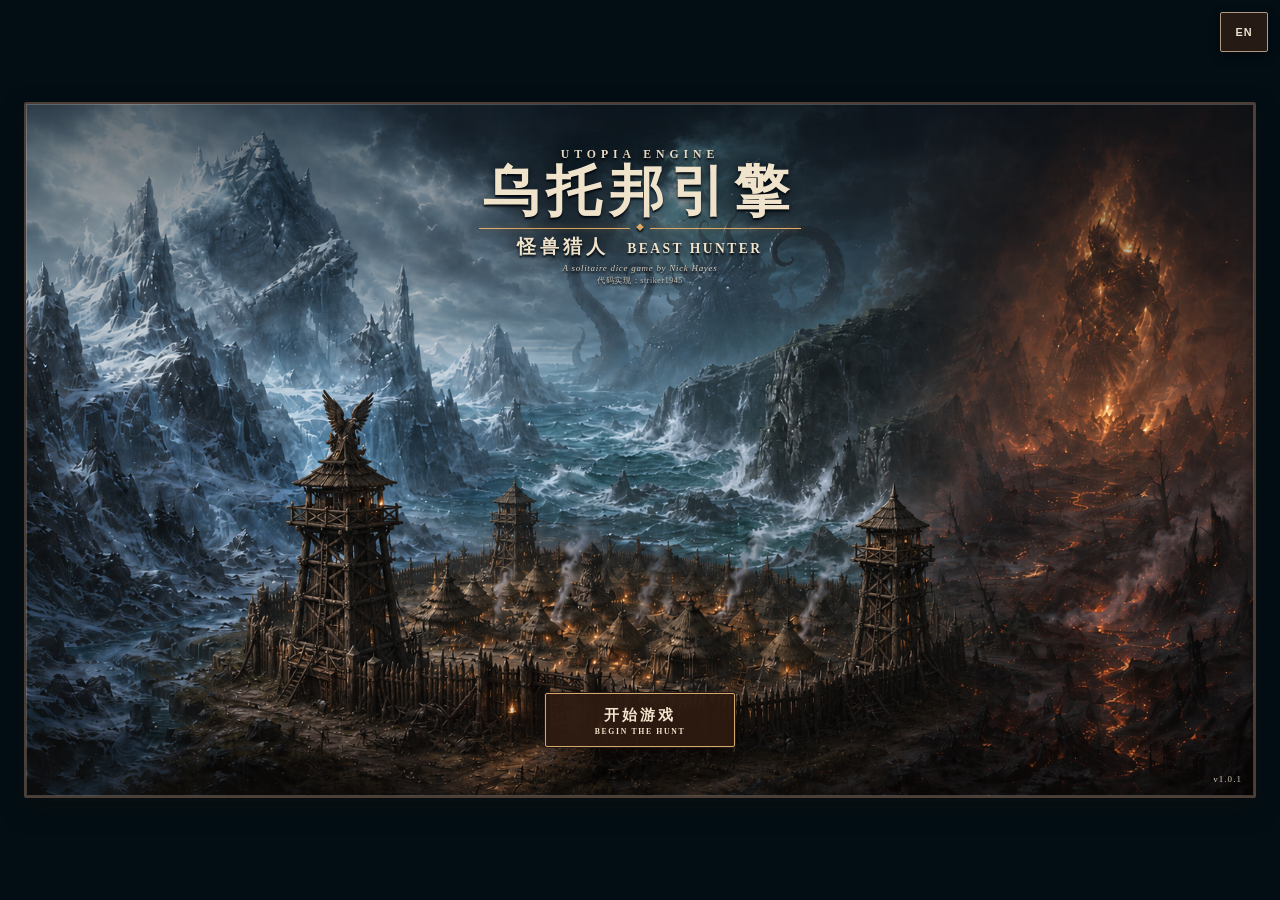
==== index.html @ 58a2c059 "适配移动端首页游戏入口" ====
<!DOCTYPE html>
<html lang="zh-CN">
<head>
  <meta charset="UTF-8">
  <meta name="viewport" content="width=device-width, initial-scale=1.0, viewport-fit=cover">
  <title>Utopia Engine: Beast Hunter - 乌托邦引擎：怪兽猎人</title>
  <link rel="stylesheet" href="css/variables.css">
  <link rel="stylesheet" href="css/layout.css">
  <link rel="stylesheet" href="css/components.css">
  <script>
    (function () {
      const isIPad = /iPad/.test(navigator.userAgent) ||
        (navigator.platform === 'MacIntel' && navigator.maxTouchPoints > 1);
      if (!isIPad) return;

      const root = document.documentElement;
      const syncIPadOrientation = () => {
        const portrait = window.matchMedia('(orientation: portrait)').matches;
        root.classList.add('ipad-layout');
        root.classList.toggle('ipad-portrait', portrait);
        root.classList.toggle('ipad-landscape', !portrait);
      };

      syncIPadOrientation();
      window.addEventListener('resize', syncIPadOrientation, { passive: true });
      window.addEventListener('orientationchange', syncIPadOrientation, { passive: true });
    })();
  </script>
  <style>
    /* Inline critical overrides */
    .regions-row { grid-template-columns: repeat(3, 1fr); }
    @media (max-width: 900px) {
      .regions-row { grid-template-columns: 1fr; }
      .towers-row { grid-template-columns: 1fr; }
      .bottom-section { grid-template-columns: 1fr; }
      .main-layout { grid-template-columns: 1fr; }
      .time-track { flex-direction: row; flex-wrap: wrap; }
    }
  </style>
</head>
<body class="cover-active">

<button class="language-toggle" id="language-toggle" type="button" aria-label="Switch to English">EN</button>

<!-- Opening Cover -->
<section class="cover-screen" id="cover-screen" aria-labelledby="game-cover-title">
  <header class="game-cover">
    <img
      class="game-cover-image"
      src="assets/UEBH_cover.png"
      alt="冰封群峰、风暴海域与燃烧裂谷环绕着猎人村落"
      width="1672"
      height="939"
    >
    <div class="game-cover-title-block">
      <p class="game-cover-kicker">UTOPIA ENGINE</p>
      <h1 class="game-cover-title" id="game-cover-title">乌托邦引擎</h1>
      <div class="game-cover-ornament" aria-hidden="true"><span></span><b>◆</b><span></span></div>
      <p class="game-cover-subtitle">怪兽猎人 <span>BEAST HUNTER</span></p>
      <p class="game-cover-credit">A solitaire dice game by Nick Hayes</p>
      <p class="game-cover-code-credit">代码实现：striker1945</p>
    </div>
    <span class="cover-version" data-game-version aria-label="游戏版本"></span>
    <button class="cover-start-button" id="btn-start-game" type="button">
      <span>开始游戏</span>
      <small>BEGIN THE HUNT</small>
    </button>
  </header>
</section>

<div class="game-container" id="game-interface" hidden>

  <!-- Top Bar: HP, DP, Doubt, Day -->
  <div class="top-bar">
    <div class="stat-group">
      <span class="stat-label">HP</span>
      <div class="hp-bar" id="hp-bar"></div>
      <span id="hp-text" style="font-size:12px; min-width:40px;"></span>
    </div>

    <div class="stat-group">
      <span class="stat-label">决心</span>
      <div class="dp-display">
        <span class="dp-value" id="dp-value">0</span>
      </div>
    </div>

    <div class="stat-group">
      <span class="stat-label">怀疑</span>
      <div class="doubt-bar" id="doubt-bar"></div>
      <span id="doubt-text" style="font-size:12px; min-width:40px;"></span>
    </div>

    <div class="stat-group">
      <span class="stat-label">天数</span>
      <span id="day-display" style="font-weight:bold; font-size:16px; color:var(--ink-dark);">1/14</span>
    </div>

    <span class="game-version" data-game-version aria-label="游戏版本"></span>
  </div>

  <!-- Main Layout -->
  <div class="main-layout">
    <!-- Time Track (Left Sidebar) -->
    <div class="time-track" id="time-track"></div>

    <!-- Content Area -->
    <div class="content-area">
      <!-- Regions Row -->
      <div class="regions-row">
        <!-- Halebeard Peak -->
        <div class="region-panel halebeard">
          <div class="region-header">
            <div class="region-title">海尔比尔德峰<br><span style="font-size:11px; color:var(--ink-light);">Halebeard Peak</span></div>
            <div class="region-materials">石 / 银</div>
          </div>
          <div class="region-approach" id="halebeard-approach"></div>
          <div class="region-events" id="halebeard-events"></div>
          <div class="search-boxes" id="halebeard-boxes"></div>
          <div class="tracking-circles" id="halebeard-tracking"></div>
          <div class="lair-status" id="halebeard-lair"></div>
          <div id="halebeard-beast-hunt"></div>
          <div id="halebeard-track" style="font-size:11px; color:var(--ink-faint); margin-top:4px;"></div>
        </div>

        <!-- Coastal Caverns -->
        <div class="region-panel coastal">
          <div class="region-header">
            <div class="region-title">海岸洞穴<br><span style="font-size:11px; color:var(--ink-light);">Coastal Caverns</span></div>
            <div class="region-materials">绳 / 磁石</div>
          </div>
          <div class="region-approach" id="coastal-approach"></div>
          <div class="region-events" id="coastal-events"></div>
          <div class="search-boxes" id="coastal-boxes"></div>
          <div class="tracking-circles" id="coastal-tracking"></div>
          <div class="lair-status" id="coastal-lair"></div>
          <div id="coastal-beast-hunt"></div>
          <div id="coastal-track" style="font-size:11px; color:var(--ink-faint); margin-top:4px;"></div>
        </div>

        <!-- The Scar -->
        <div class="region-panel scar">
          <div class="region-header">
            <div class="region-title">裂痕之地<br><span style="font-size:11px; color:var(--ink-light);">The Scar</span></div>
            <div class="region-materials">焦油 / 黄铁矿</div>
          </div>
          <div class="region-approach" id="scar-approach"></div>
          <div class="region-events" id="scar-events"></div>
          <div class="search-boxes" id="scar-boxes"></div>
          <div class="tracking-circles" id="scar-tracking"></div>
          <div class="lair-status" id="scar-lair"></div>
          <div id="scar-beast-hunt"></div>
          <div id="scar-track" style="font-size:11px; color:var(--ink-faint); margin-top:4px;"></div>
        </div>
      </div>

      <!-- Towers Row -->
      <div class="tower-rule-note">
        完成的塔只阻挡对应来袭方向：东方塔挡东，南方塔挡南，西南塔挡西南。未完成或被摧毁的塔不能阻挡；鹰图腾塔免疫巨兽攻击。
      </div>
      <div class="towers-row">
        <div class="tower-panel">
          <div class="tower-header">🏯 南方塔<br><span style="font-size:10px; color:var(--ink-light);">Southern Tower</span></div>
          <div class="tower-grid" id="tower-south-grid"></div>
          <div id="tower-south-status" style="font-size:11px; text-align:center; margin-top:4px; color:var(--ink-faint);"></div>
          <div id="tower-south-hawk" style="text-align:center; margin-top:4px;"></div>
        </div>

        <div class="tower-panel">
          <div class="tower-header">🏯 西南塔<br><span style="font-size:10px; color:var(--ink-light);">South Western Tower</span></div>
          <div class="tower-grid" id="tower-west-grid"></div>
          <div id="tower-west-status" style="font-size:11px; text-align:center; margin-top:4px; color:var(--ink-faint);"></div>
          <div id="tower-west-hawk" style="text-align:center; margin-top:4px;"></div>
        </div>

        <div class="tower-panel">
          <div class="tower-header">🏯 东方塔<br><span style="font-size:10px; color:var(--ink-light);">Eastern Tower</span></div>
          <div class="tower-grid" id="tower-east-grid"></div>
          <div id="tower-east-status" style="font-size:11px; text-align:center; margin-top:4px; color:var(--ink-faint);"></div>
          <div id="tower-east-hawk" style="text-align:center; margin-top:4px;"></div>
        </div>
      </div>

      <!-- Bottom Section -->
      <div class="bottom-section">
        <!-- Elders Panel -->
        <div class="elders-panel">
          <div class="panel-title">村庄长老审批</div>
          <div class="elder-approval-note">
            获得方式：每击败1只恐怖巨兽，或三座防御塔全部建成时，可获得1位未审批长老的奖励。
          </div>
          <div class="elder-row">
            <div class="elder-checkbox" id="elder-epiphoros"></div>
            <div>
              <div class="elder-name">埃皮霍罗斯 Epiphoros</div>
              <div class="elder-reward">恢复 2 HP</div>
            </div>
          </div>
          <div class="elder-row">
            <div class="elder-checkbox" id="elder-sipporos"></div>
            <div>
              <div class="elder-name">西波罗斯 Sipporos</div>
              <div class="elder-reward">获得 2 决心点</div>
            </div>
          </div>
          <div class="elder-row">
            <div class="elder-checkbox" id="elder-nikandros"></div>
            <div>
              <div class="elder-name">尼坎德罗斯 Nikandros</div>
              <div class="elder-reward">恢复 1 个已使用物品</div>
            </div>
          </div>
        </div>

        <!-- Materials Panel -->
        <div class="materials-panel">
          <div class="panel-title">材料库存</div>
          <div class="materials-grid" id="materials-grid"></div>
        </div>

        <!-- Village Huts Panel -->
        <div class="village-panel">
          <div class="panel-title">村民小屋</div>
          <div class="huts-grid" id="huts-grid"></div>
          <div class="hut-note" id="hut-note"></div>
        </div>
      </div>

      <div class="crafted-panel">
        <div class="panel-title">合成道具</div>
        <div class="crafted-grid" id="crafted-grid"></div>
      </div>

      <!-- Action Bar -->
      <div class="action-bar">
        <button class="btn primary" id="btn-search">🔍 搜索</button>
        <button class="btn" id="btn-build">🏗 建造</button>
        <button class="btn" id="btn-forge">⚒ 锻造</button>
        <button class="btn" id="btn-craft">🧪 合成</button>
        <button class="btn" id="btn-rest">💤 休息</button>
        <button class="btn" id="btn-inventory">📦 物品栏</button>
        <button class="btn" id="btn-save">💾 保存</button>
        <button class="btn" id="btn-load">📂 加载</button>
        <button class="btn" id="btn-new-game">🔄 新游戏</button>
        <button class="btn" id="btn-debug">🛠 调试</button>
        <button class="btn" id="btn-help">❓ 帮助</button>
      </div>

      <!-- Game Log -->
      <div class="status-bar">
        <div id="game-log" style="max-height:120px; overflow-y:auto; width:100%; font-family:var(--font-mono); font-size:11px; line-height:1.6;">
          <div id="status-text"></div>
        </div>
      </div>
    </div>
  </div>
</div>

<!-- Modal Overlay -->
<div class="modal-overlay" id="modal-overlay">
  <div class="modal-content" id="modal-content"></div>
</div>

<!-- Scripts -->
<script src="js/version.js"></script>
<script src="js/data.js"></script>
<script src="js/i18n.js"></script>
<script src="js/i18n-en.js"></script>
<script src="js/state.js"></script>
<script src="js/dice.js"></script>
<script src="js/ui.js"></script>
<script src="js/search.js"></script>
<script src="js/combat.js"></script>
<script src="js/build.js"></script>
<script src="js/forge.js"></script>
<script src="js/craft.js"></script>
<script src="js/events.js"></script>
<script src="js/scoring.js"></script>
<script src="js/main.js"></script>

</body>
</html>
---- css/variables.css ----
/* ============================================
   Utopia Engine: Beast Hunter - CSS Variables
   ============================================ */

:root {
  /* Parchment / paper tones */
  --bg-primary: #f5f0e1;
  --bg-secondary: #e8e0cc;
  --bg-dark: #d4c9a8;
  --bg-darker: #c4b896;
  --bg-card: #faf7ee;

  /* Ink colors */
  --ink-black: #2a2520;
  --ink-dark: #3d3630;
  --ink-medium: #5a5248;
  --ink-light: #7a7060;
  --ink-faint: #a09880;

  /* Accent colors */
  --red: #b33a3a;
  --red-light: #d46060;
  --red-dark: #8a2020;
  --green: #3a7a3a;
  --green-light: #60b060;
  --blue: #3a5a8a;
  --blue-light: #6090c0;
  --gold: #c4a030;
  --gold-light: #e0c860;
  --orange: #c07030;

  /* Region colors */
  --halebeard: #6a8aaa;
  --coastal: #5a9a7a;
  --scar: #aa6a4a;

  /* UI colors */
  --border: #a09880;
  --border-dark: #7a7060;
  --shadow: rgba(42, 37, 32, 0.15);
  --overlay: rgba(42, 37, 32, 0.6);

  /* HP colors */
  --hp-full: #4a8a4a;
  --hp-mid: #c0a030;
  --hp-low: #b33a3a;

  /* Fonts */
  --font-title: 'Georgia', 'Times New Roman', serif;
  --font-body: 'Segoe UI', 'Arial', sans-serif;
  --font-mono: 'Consolas', 'Courier New', monospace;

  /* Sizes */
  --cell-size: 36px;
  --dice-size: 48px;
  --border-radius: 4px;
  --gap-sm: 4px;
  --gap-md: 8px;
  --gap-lg: 16px;
  --gap-xl: 24px;
}
---- css/layout.css ----
/* ============================================
   Utopia Engine: Beast Hunter - Layout
   ============================================ */

* {
  margin: 0;
  padding: 0;
  box-sizing: border-box;
}

html, body {
  width: 100%;
  min-height: 100vh;
  background: var(--bg-dark);
  font-family: var(--font-body);
  color: var(--ink-black);
  font-size: 14px;
  line-height: 1.4;
}

body.cover-active {
  overflow: hidden;
}

.language-toggle {
  position: fixed;
  z-index: 120;
  top: max(12px, env(safe-area-inset-top));
  right: max(12px, env(safe-area-inset-right));
  min-width: 48px;
  min-height: 40px;
  padding: 7px 11px;
  border: 1px solid oklch(70% 0.045 70);
  border-radius: 2px;
  background: oklch(24% 0.025 48 / 0.94);
  color: oklch(92% 0.025 82);
  box-shadow: 0 4px 12px oklch(12% 0.02 48 / 0.3);
  font-family: var(--font-body);
  font-size: 0.78rem;
  font-weight: 700;
  letter-spacing: 0.08em;
  cursor: pointer;
}

.language-toggle:hover {
  background: oklch(31% 0.04 52 / 0.97);
}

.language-toggle:focus-visible {
  outline: 3px solid oklch(82% 0.1 78);
  outline-offset: 3px;
}

/* === Main Container === */
.game-container {
  max-width: 1200px;
  margin: 0 auto;
  padding: var(--gap-lg) var(--gap-lg) calc(76px + env(safe-area-inset-bottom));
}

/* === Opening Cover === */
.cover-screen {
  display: grid;
  width: 100%;
  height: 100vh;
  height: 100dvh;
  min-height: 100dvh;
  place-items: center;
  overflow: hidden;
  padding: clamp(8px, 2vw, 24px);
  padding:
    max(clamp(8px, 2vw, 24px), env(safe-area-inset-top))
    max(clamp(8px, 2vw, 24px), env(safe-area-inset-right))
    max(clamp(8px, 2vw, 24px), env(safe-area-inset-bottom))
    max(clamp(8px, 2vw, 24px), env(safe-area-inset-left));
  background: oklch(15% 0.025 238);
}

.cover-screen[hidden] {
  display: none !important;
}

.game-cover {
  position: relative;
  isolation: isolate;
  overflow: hidden;
  width: min(100%, 1672px);
  margin: 0 auto;
  border: 2px solid oklch(38% 0.025 55);
  border-radius: 2px;
  background: oklch(20% 0.025 235);
  box-shadow:
    0 1px 0 oklch(84% 0.035 70 / 0.55) inset,
    0 10px 28px oklch(20% 0.025 55 / 0.3);
}

.game-cover::after {
  content: '';
  position: absolute;
  z-index: 1;
  inset: 0;
  pointer-events: none;
  background:
    linear-gradient(to bottom, oklch(13% 0.025 240 / 0.56) 0%, transparent 42%),
    linear-gradient(to top, oklch(12% 0.02 45 / 0.28) 0%, transparent 24%);
  box-shadow: 0 0 0 1px oklch(91% 0.02 75 / 0.24) inset;
}

.game-cover-image {
  display: block;
  width: 100%;
  height: auto;
}

.game-cover-title-block {
  position: absolute;
  z-index: 2;
  top: 6.5%;
  left: 50%;
  width: min(72%, 720px);
  color: oklch(92% 0.035 82);
  text-align: center;
  text-shadow:
    0 2px 2px oklch(12% 0.02 240 / 0.95),
    0 0 18px oklch(12% 0.02 240 / 0.8);
  transform: translateX(-50%);
}

.game-cover-kicker {
  margin: 0 0 0.15em;
  font-family: Georgia, 'Times New Roman', serif;
  font-size: clamp(0.52rem, 1.15vw, 0.84rem);
  font-weight: 600;
  letter-spacing: 0.42em;
  line-height: 1;
}

.game-cover-title {
  margin: 0;
  font-family: 'STKaiti', 'KaiTi', 'FangSong', 'Noto Serif CJK SC', serif;
  font-size: clamp(1.6rem, 4.5vw, 3.9rem);
  font-weight: 700;
  letter-spacing: 0.14em;
  line-height: 1.05;
}

.game-cover-ornament {
  display: flex;
  align-items: center;
  justify-content: center;
  gap: 0.7em;
  width: min(68%, 360px);
  margin: 0.28em auto 0.22em;
  color: oklch(78% 0.105 72);
  font-size: clamp(0.35rem, 0.72vw, 0.58rem);
}

.game-cover-ornament span {
  width: 42%;
  height: 1px;
  background: currentColor;
  box-shadow: 0 0 6px oklch(78% 0.105 72 / 0.6);
}

.game-cover-ornament b {
  font-weight: 400;
}

.game-cover-subtitle {
  margin: 0;
  font-family: 'STKaiti', 'KaiTi', 'FangSong', serif;
  font-size: clamp(0.78rem, 1.8vw, 1.35rem);
  font-weight: 700;
  letter-spacing: 0.2em;
  line-height: 1.15;
}

.game-cover-subtitle span {
  margin-left: 0.75em;
  font-family: Georgia, 'Times New Roman', serif;
  font-size: 0.72em;
  font-weight: 600;
  letter-spacing: 0.18em;
  white-space: nowrap;
}

.game-cover-credit {
  margin: 0.55em 0 0;
  color: oklch(86% 0.025 78);
  font-family: Georgia, 'Times New Roman', serif;
  font-size: clamp(0.42rem, 0.82vw, 0.64rem);
  font-style: italic;
  letter-spacing: 0.08em;
}

.game-cover-code-credit {
  margin: 0.2em 0 0;
  color: oklch(80% 0.022 78);
  font-family: Georgia, 'Times New Roman', serif;
  font-size: clamp(0.4rem, 0.72vw, 0.56rem);
  letter-spacing: 0.08em;
}

.cover-version {
  position: absolute;
  z-index: 3;
  right: 12px;
  bottom: 10px;
  color: oklch(83% 0.025 78);
  font-family: Georgia, 'Times New Roman', serif;
  font-size: 0.64rem;
  letter-spacing: 0.12em;
  text-shadow: 0 1px 3px oklch(12% 0.02 48 / 0.9);
}

.cover-start-button {
  position: absolute;
  z-index: 3;
  left: 50%;
  bottom: 7%;
  display: flex;
  min-width: 190px;
  min-height: 54px;
  align-items: center;
  justify-content: center;
  flex-direction: column;
  padding: 10px 28px 9px;
  border: 1px solid oklch(76% 0.09 72);
  border-radius: 2px;
  background: oklch(24% 0.035 48 / 0.94);
  color: oklch(93% 0.035 82);
  box-shadow:
    0 0 0 1px oklch(22% 0.025 48),
    0 8px 20px oklch(10% 0.02 45 / 0.5);
  font-family: 'STKaiti', 'KaiTi', 'FangSong', serif;
  font-size: 1.05rem;
  font-weight: 700;
  letter-spacing: 0.2em;
  cursor: pointer;
  transform: translateX(-50%);
  transition: background-color 180ms ease-out, border-color 180ms ease-out, transform 180ms ease-out;
}

.cover-start-button small {
  margin-top: 2px;
  font-family: Georgia, 'Times New Roman', serif;
  font-size: 0.55rem;
  font-weight: 600;
  letter-spacing: 0.22em;
}

.cover-start-button:hover {
  border-color: oklch(84% 0.1 78);
  background: oklch(30% 0.05 50 / 0.96);
  transform: translateX(-50%) translateY(-2px);
}

.cover-start-button:active {
  transform: translateX(-50%);
}

.cover-start-button:focus-visible {
  outline: 3px solid oklch(88% 0.11 82);
  outline-offset: 4px;
}

@media (max-width: 520px) {
  .game-cover-title-block {
    top: 7%;
    width: 88%;
  }

  .game-cover-credit,
  .game-cover-code-credit {
    display: none;
  }

  .game-cover-subtitle span {
    margin-left: 0.45em;
  }

  .cover-start-button {
    min-width: 176px;
    min-height: 50px;
    padding: 7px 20px 6px;
    font-size: 0.92rem;
  }
}

/* On phones and short landscape viewports the image's natural aspect ratio can
   be taller than the usable browser area. Fill that area instead, keeping the
   primary action anchored above the device safe area. */
@media (max-width: 520px), (max-height: 620px) {
  .cover-screen {
    min-height: 0;
  }

  .game-cover {
    width: 100%;
    height: 100%;
    min-height: 0;
  }

  .game-cover-image {
    height: 100%;
    object-fit: cover;
    object-position: center;
  }

  .game-cover-title-block {
    top: max(4%, 8px);
  }

  .game-cover-credit,
  .game-cover-code-credit {
    display: none;
  }

  .cover-start-button {
    bottom: max(12px, env(safe-area-inset-bottom));
  }
}

@media (max-height: 360px) {
  .game-cover-title-block {
    top: 8px;
  }

  .game-cover-ornament {
    margin-block: 0.12em;
  }

  .cover-start-button {
    min-height: 48px;
    padding-block: 6px;
  }
}

@media (max-width: 360px) and (max-height: 360px) {
  .game-cover-title-block {
    width: 92%;
  }

  .game-cover-title {
    font-size: 1.3rem;
    letter-spacing: 0.08em;
  }

  .game-cover-kicker,
  .game-cover-subtitle {
    font-size: 0.68rem;
  }
}

/* === Top Bar: HP, DP, Doubt === */
.top-bar {
  position: sticky;
  z-index: 110;
  top: max(8px, env(safe-area-inset-top));
  display: flex;
  align-items: center;
  gap: var(--gap-xl);
  padding: var(--gap-md) var(--gap-lg);
  background: var(--bg-primary);
  border: 2px solid var(--border-dark);
  border-radius: var(--border-radius);
  box-shadow: 0 4px 10px var(--shadow);
  margin-bottom: var(--gap-lg);
  flex-wrap: nowrap;
}

.top-bar .stat-group {
  display: flex;
  align-items: center;
  gap: var(--gap-sm);
}

.top-bar .stat-label {
  font-family: var(--font-title);
  font-weight: bold;
  font-size: 13px;
  color: var(--ink-dark);
  min-width: 30px;
  white-space: nowrap;
}

.game-version {
  position: absolute;
  top: 50%;
  left: calc(100% + 8px);
  color: var(--ink-light);
  font-family: var(--font-mono);
  font-size: 10px;
  letter-spacing: 0.06em;
  white-space: nowrap;
  transform: translateY(-50%);
}

@media (max-width: 900px) {
  .top-bar {
    padding-right: var(--gap-lg);
  }

  .game-version {
    position: static;
    align-self: flex-end;
    transform: none;
  }
}

/* Keep the English status line intact at laptop and landscape-tablet widths. */
@media (min-width: 901px) and (max-width: 1180px) {
  html[lang="en"] .top-bar {
    gap: 12px;
  }

  html[lang="en"] .top-bar .stat-group {
    gap: 3px;
  }

  html[lang="en"] .top-bar .stat-label {
    font-size: 11px;
  }

  html[lang="en"] .hp-cell {
    width: 18px;
  }

  html[lang="en"] .doubt-cell {
    width: 12px;
  }

  html[lang="en"] #hp-text,
  html[lang="en"] #doubt-text {
    min-width: 32px !important;
  }
}

/* === HP Bar === */
.hp-bar {
  display: flex;
  gap: 2px;
}

.hp-cell {
  width: 24px;
  height: 24px;
  border: 1.5px solid var(--ink-dark);
  border-radius: 2px;
  cursor: default;
  transition: background 0.2s;
  position: relative;
}

.hp-cell.filled {
  background: var(--hp-full);
}

.hp-cell.empty {
  background: var(--bg-card);
}

.hp-cell.skull {
  border-color: var(--red-dark);
}

.hp-cell.skull::after {
  content: '💀';
  font-size: 12px;
  position: absolute;
  top: 50%;
  left: 50%;
  transform: translate(-50%, -50%);
}

/* === Determination Points === */
.dp-display {
  display: flex;
  align-items: center;
  gap: var(--gap-sm);
}

.dp-value {
  font-size: 20px;
  font-weight: bold;
  color: var(--gold);
  font-family: var(--font-title);
  min-width: 24px;
  text-align: center;
}

.dp-btn {
  width: 24px;
  height: 24px;
  border: 1.5px solid var(--ink-dark);
  border-radius: 50%;
  background: var(--bg-card);
  cursor: default;
  font-size: 14px;
  font-weight: bold;
  display: flex;
  align-items: center;
  justify-content: center;
  color: var(--ink-dark);
  transition: background 0.2s;
}

.dp-btn:hover {
  background: var(--gold-light);
}

/* === Doubt Bar === */
.doubt-bar {
  display: flex;
  gap: 2px;
}

.doubt-cell {
  width: 16px;
  height: 24px;
  border: 1.5px solid var(--ink-medium);
  border-radius: 2px;
  cursor: default;
  transition: background 0.2s;
}

.doubt-cell.filled {
  background: var(--red);
}

.doubt-cell.empty {
  background: var(--bg-card);
}

.doubt-cell.skull {
  border-color: var(--red-dark);
}

.doubt-cell.skull::after {
  content: '💀';
  font-size: 10px;
}

/* === Main Layout === */
.main-layout {
  display: grid;
  grid-template-columns: 80px 1fr;
  gap: var(--gap-lg);
}

/* === Time Track (Left Sidebar) === */
.time-track {
  display: flex;
  flex-direction: column;
  gap: 2px;
  padding: var(--gap-md);
  background: var(--bg-primary);
  border: 2px solid var(--border-dark);
  border-radius: var(--border-radius);
}

.time-track .tt-label {
  font-family: var(--font-title);
  font-weight: bold;
  font-size: 11px;
  text-align: center;
  color: var(--ink-dark);
  margin-bottom: var(--gap-sm);
  line-height: 1.2;
}

.time-day {
  display: flex;
  align-items: center;
  justify-content: center;
  height: 32px;
  border: 1.5px solid var(--ink-medium);
  border-radius: 3px;
  font-size: 12px;
  font-weight: bold;
  cursor: default;
  position: relative;
  transition: all 0.2s;
  background: var(--bg-card);
}

.time-day.crossed {
  background: var(--bg-darker);
  color: var(--ink-faint);
  text-decoration: line-through;
}

.time-day.current {
  border-color: var(--gold);
  box-shadow: 0 0 4px var(--gold-light);
}

.time-day.skull {
  border-color: var(--red-dark);
}

.time-day .skull-marker {
  position: absolute;
  left: 2px;
  bottom: 0;
  font-size: 11px;
  line-height: 1;
}

.time-day .event-marker {
  position: absolute;
  right: 2px;
  top: 1px;
  font-size: 10px;
  font-weight: bold;
}

.time-day .event-marker.event-e {
  color: var(--blue);
}

.time-day .event-marker.event-bang {
  color: var(--red);
}

/* === Content Area === */
.content-area {
  display: flex;
  flex-direction: column;
  gap: var(--gap-lg);
}

/* === Regions Row === */
.regions-row {
  display: grid;
  grid-template-columns: repeat(3, 1fr);
  gap: var(--gap-md);
}

.region-panel {
  background: var(--bg-primary);
  border: 2px solid var(--border-dark);
  border-radius: var(--border-radius);
  padding: var(--gap-md);
}

.region-panel.halebeard { border-left: 4px solid var(--halebeard); }
.region-panel.coastal { border-left: 4px solid var(--coastal); }
.region-panel.scar { border-left: 4px solid var(--scar); }

.region-header {
  display: flex;
  justify-content: space-between;
  align-items: center;
  margin-bottom: var(--gap-md);
}

.region-title {
  font-family: var(--font-title);
  font-size: 14px;
  font-weight: bold;
  color: var(--ink-dark);
}

.region-materials {
  font-size: 11px;
  color: var(--ink-medium);
}

.region-approach {
  margin-bottom: var(--gap-sm);
  padding: 6px;
  border: 1px solid var(--border);
  border-radius: 3px;
  background: var(--bg-card);
}

.approach-title {
  font-size: 10px;
  color: var(--ink-light);
  margin-bottom: 4px;
}

.approach-tags {
  display: flex;
  flex-wrap: wrap;
  gap: 4px;
}

.approach-tag {
  display: inline-flex;
  align-items: center;
  padding: 2px 5px;
  border: 1px solid var(--border);
  border-radius: 3px;
  background: var(--bg-secondary);
  color: var(--ink-dark);
  font-size: 10px;
  font-weight: bold;
  line-height: 1.2;
}

.region-events {
  min-height: 24px;
  display: flex;
  flex-wrap: wrap;
  gap: 4px;
  margin-bottom: var(--gap-sm);
}

.region-events-empty {
  font-size: 11px;
  color: var(--ink-faint);
  line-height: 20px;
}

.region-event-tag {
  display: inline-flex;
  align-items: center;
  gap: 5px;
  min-height: 22px;
  padding: 2px 6px;
  border: 1.5px solid var(--border);
  border-radius: 3px;
  background: var(--bg-secondary);
  font-size: 11px;
  line-height: 1.2;
}

.region-event-tag span {
  font-weight: bold;
  color: var(--ink-dark);
}

.region-event-tag small {
  color: var(--ink-medium);
  font-size: 10px;
}

.region-event-tag.abundance {
  border-color: var(--green);
  background: #edf7ed;
}

.region-event-tag.clarity {
  border-color: var(--blue);
  background: #e8f0ff;
}

.region-event-tag.weather {
  border-color: var(--ink-medium);
  background: #eceae3;
}

.region-event-tag.madness {
  border-color: var(--red);
  background: #fbe8e5;
}

/* === Search Boxes === */
.search-boxes {
  display: grid;
  grid-template-columns: repeat(2, 1fr);
  gap: var(--gap-sm);
  margin-bottom: var(--gap-md);
}

.search-box {
  border: 1.5px solid var(--ink-medium);
  border-radius: 3px;
  padding: 4px;
  display: flex;
  flex-direction: column;
  gap: 2px;
}

.search-box.complete {
  background: var(--bg-dark);
}

.search-cell {
  flex: 1;
  aspect-ratio: 1;
  min-width: 28px;
  min-height: 28px;
  border: 1px solid var(--border);
  border-radius: 2px;
  display: flex;
  align-items: center;
  justify-content: center;
  font-size: 13px;
  font-weight: bold;
  cursor: pointer;
  background: var(--bg-card);
  transition: all 0.15s;
}

.search-cell:hover {
  border-color: var(--blue);
  background: #e8f0ff;
}

.search-cell.filled {
  background: var(--bg-secondary);
  cursor: default;
}

.search-box-total {
  text-align: center;
  font-size: 12px;
  font-weight: bold;
  color: var(--ink-medium);
  margin-top: 2px;
}

/* === Tracking Circles === */
.tracking-circles {
  display: flex;
  gap: var(--gap-sm);
  margin-top: var(--gap-sm);
  justify-content: center;
  align-items: center;
  flex-wrap: wrap;
}

.tracking-label {
  width: 100%;
  font-size: 11px;
  font-weight: bold;
  color: var(--ink-dark);
  text-align: center;
}

.tracking-circle {
  width: 20px;
  height: 20px;
  border: 2px solid var(--ink-medium);
  border-radius: 50%;
  display: flex;
  align-items: center;
  justify-content: center;
  font-size: 11px;
  font-weight: bold;
  color: var(--green);
}

.tracking-circle.filled {
  background: var(--green);
  color: white;
}

.tracking-note {
  width: 100%;
  font-size: 10px;
  color: var(--ink-light);
  line-height: 1.3;
  text-align: center;
}

/* === Lair Found Checkbox === */
.lair-status {
  display: flex;
  align-items: center;
  gap: var(--gap-sm);
  margin-top: var(--gap-sm);
  font-size: 12px;
  color: var(--ink-medium);
}

.lair-checkbox {
  width: 18px;
  height: 18px;
  border: 1.5px solid var(--ink-medium);
  border-radius: 2px;
  display: flex;
  align-items: center;
  justify-content: center;
  cursor: pointer;
  background: var(--bg-card);
}

.lair-checkbox.checked {
  background: var(--green);
  color: white;
}

.lair-checkbox.checked::after {
  content: '✓';
  font-size: 12px;
  font-weight: bold;
}

/* === Terrible Beast Hunt === */
.beast-hunt {
  margin-top: var(--gap-sm);
  padding: 8px;
  border: 1.5px solid var(--border);
  border-radius: var(--border-radius);
  background: var(--bg-card);
}

.beast-hunt.defeated {
  border-color: var(--green);
  background: #edf7ed;
}

.beast-hunt.locked {
  opacity: 0.9;
}

.beast-hunt-title {
  font-size: 12px;
  font-weight: bold;
  color: var(--ink-dark);
  margin-bottom: 3px;
}

.beast-hunt-note {
  font-size: 11px;
  color: var(--ink-medium);
  line-height: 1.4;
}

.beast-hunt-actions {
  display: flex;
  flex-direction: column;
  gap: 6px;
  margin-top: 8px;
}

.beast-hunt .btn {
  width: 100%;
  padding: 6px 8px;
  font-size: 12px;
}

/* === Towers Row === */
.tower-rule-note {
  padding: 8px 10px;
  border: 1.5px solid var(--border);
  border-radius: var(--border-radius);
  background: var(--bg-card);
  color: var(--ink-medium);
  font-size: 12px;
  line-height: 1.5;
}

.towers-row {
  display: grid;
  grid-template-columns: repeat(3, 1fr);
  gap: var(--gap-md);
}

.tower-panel {
  background: var(--bg-primary);
  border: 2px solid var(--border-dark);
  border-radius: var(--border-radius);
  padding: var(--gap-md);
}

.tower-panel.tower-destroyed {
  border-color: var(--red);
  background: #fff0ee;
  box-shadow: inset 0 0 0 2px rgba(170, 50, 40, 0.18);
}

.tower-header {
  font-family: var(--font-title);
  font-size: 13px;
  font-weight: bold;
  color: var(--ink-dark);
  margin-bottom: var(--gap-sm);
  text-align: center;
}

.tower-grid {
  display: grid;
  grid-template-columns: repeat(5, var(--tower-cell-size, 24px));
  gap: 2px;
  justify-content: center;
}

.tower-grid-shaped {
  justify-content: center;
}

.tower-cell {
  width: var(--tower-cell-size, 24px);
  height: var(--tower-cell-size, 24px);
  border: 1.5px solid var(--ink-medium);
  border-radius: 2px;
  display: flex;
  align-items: center;
  justify-content: center;
  font-size: 13px;
  font-weight: bold;
  cursor: pointer;
  background: var(--bg-card);
  transition: all 0.15s;
}

.tower-cell:hover {
  border-color: var(--blue);
  background: #e8f0ff;
}

.tower-cell.filled {
  background: var(--bg-secondary);
  cursor: default;
}

.tower-cell.fault {
  background: var(--red-light);
  color: white;
  cursor: default;
}

.tower-cell.destroyed {
  border-color: var(--red);
  background: repeating-linear-gradient(
    135deg,
    #fff0ee,
    #fff0ee 4px,
    #f4b0a8 4px,
    #f4b0a8 8px
  );
  color: var(--red);
  cursor: default;
}

.tower-cell.disabled {
  background: var(--bg-dark);
  cursor: not-allowed;
}

.tower-cell.inactive {
  border-color: transparent;
  background: transparent;
  pointer-events: none;
}

/* === Bottom Section === */
.bottom-section {
  display: grid;
  grid-template-columns: 1fr 1fr 1fr;
  gap: var(--gap-lg);
}

/* === Elders Panel === */
.elders-panel {
  background: var(--bg-primary);
  border: 2px solid var(--border-dark);
  border-radius: var(--border-radius);
  padding: var(--gap-md);
}

.panel-title {
  font-family: var(--font-title);
  font-size: 14px;
  font-weight: bold;
  color: var(--ink-dark);
  margin-bottom: var(--gap-md);
  border-bottom: 1px solid var(--border);
  padding-bottom: var(--gap-sm);
}

.elder-row {
  display: flex;
  align-items: center;
  gap: var(--gap-md);
  padding: var(--gap-sm) 0;
}

.elder-approval-note {
  margin-bottom: var(--gap-sm);
  padding: 6px 8px;
  border: 1px solid var(--border);
  border-radius: var(--border-radius);
  background: var(--bg-card);
  color: var(--ink-medium);
  font-size: 11px;
  line-height: 1.4;
}

.elder-checkbox {
  width: 20px;
  height: 20px;
  border: 2px solid var(--ink-medium);
  border-radius: 3px;
  cursor: default;
  display: flex;
  align-items: center;
  justify-content: center;
  background: var(--bg-card);
  flex-shrink: 0;
}

.elder-checkbox.checked {
  background: var(--gold);
  color: white;
}

.elder-checkbox.checked::after {
  content: '★';
  font-size: 14px;
}

.elder-name {
  font-weight: bold;
  font-size: 13px;
  min-width: 100px;
}

.elder-reward {
  font-size: 12px;
  color: var(--ink-medium);
}

/* === Materials Panel === */
.materials-panel {
  background: var(--bg-primary);
  border: 2px solid var(--border-dark);
  border-radius: var(--border-radius);
  padding: var(--gap-md);
}

.village-panel {
  background: var(--bg-primary);
  border: 2px solid var(--border-dark);
  border-radius: var(--border-radius);
  padding: var(--gap-md);
}

.huts-grid {
  display: grid;
  grid-template-columns: repeat(3, 1fr);
  gap: var(--gap-sm);
}

.hut-cell {
  min-height: 56px;
  border: 2px solid var(--ink-medium);
  border-radius: var(--border-radius);
  background: var(--bg-card);
  display: flex;
  align-items: center;
  justify-content: center;
  font-size: 12px;
  font-weight: bold;
  color: var(--ink-dark);
  text-align: center;
}

.hut-cell.destroyed {
  background: var(--red-light);
  color: white;
  text-decoration: line-through;
}

.hut-note {
  margin-top: var(--gap-sm);
  font-size: 11px;
  color: var(--ink-medium);
  line-height: 1.4;
}

.materials-grid {
  display: flex;
  flex-direction: column;
  gap: var(--gap-md);
}

.material-group {
  display: flex;
  flex-direction: column;
  gap: var(--gap-sm);
}

.material-group-title {
  display: flex;
  align-items: baseline;
  justify-content: space-between;
  gap: var(--gap-sm);
  font-size: 12px;
  font-weight: bold;
  color: var(--ink-dark);
  border-bottom: 1px solid var(--border);
  padding-bottom: 2px;
}

.material-group-title small {
  font-size: 10px;
  color: var(--ink-light);
  font-weight: normal;
  text-transform: uppercase;
  letter-spacing: 0.5px;
}

.material-group-items {
  display: grid;
  grid-template-columns: repeat(auto-fit, minmax(92px, 1fr));
  gap: 6px 8px;
}

.material-item {
  display: flex;
  align-items: center;
  justify-content: space-between;
  gap: 6px;
  min-width: 0;
  padding: 4px 6px;
  border: 1px solid var(--border);
  border-radius: 3px;
  background: var(--bg-card);
  font-size: 12px;
}

.material-name {
  min-width: 0;
  overflow: hidden;
  text-overflow: ellipsis;
  white-space: nowrap;
  color: var(--ink-dark);
}

.material-dots {
  display: flex;
  gap: 3px;
  flex-shrink: 0;
}

.material-dot {
  width: 14px;
  height: 14px;
  border: 1.5px solid var(--ink-medium);
  border-radius: 50%;
  cursor: default;
  background: var(--bg-card);
  transition: background 0.15s;
}

.material-dot.filled {
  background: var(--ink-dark);
}

/* === Crafted Items Panel === */
.crafted-panel {
  background: var(--bg-primary);
  border: 2px solid var(--border-dark);
  border-radius: var(--border-radius);
  padding: var(--gap-md);
}

.crafted-grid {
  display: grid;
  grid-template-columns: repeat(auto-fit, minmax(190px, 1fr));
  gap: var(--gap-sm);
}

.crafted-item {
  display: flex;
  flex-direction: column;
  gap: 5px;
  min-height: 106px;
  padding: 8px;
  border: 1.5px solid var(--border);
  border-radius: var(--border-radius);
  background: var(--bg-card);
}

.crafted-item.owned {
  border-color: var(--green);
}

.crafted-item.spent {
  border-color: var(--ink-faint);
  background: var(--bg-dark);
}

.crafted-item-name {
  display: flex;
  justify-content: space-between;
  gap: 8px;
  font-size: 12px;
  font-weight: bold;
  color: var(--ink-dark);
}

.crafted-item-effect {
  flex: 1;
  font-size: 11px;
  color: var(--ink-medium);
  line-height: 1.35;
}

.crafted-item-req {
  font-size: 10px;
  color: var(--ink-faint);
}

.crafted-item-actions {
  display: flex;
  gap: 6px;
  flex-wrap: wrap;
}

.crafted-item-actions .btn {
  flex: 1;
  min-width: 72px;
  padding: 5px 8px;
  font-size: 11px;
}

/* === Action Buttons === */
.action-bar {
  position: fixed;
  z-index: 60;
  right: 8px;
  bottom: 0;
  left: 8px;
  display: flex;
  gap: var(--gap-md);
  flex-wrap: nowrap;
  max-width: 1180px;
  margin: 0 auto;
  padding: 10px 12px calc(10px + env(safe-area-inset-bottom));
  overflow-x: auto;
  overscroll-behavior-x: contain;
  background: var(--bg-primary);
  border: 2px solid var(--border-dark);
  border-bottom: 0;
  border-radius: var(--border-radius) var(--border-radius) 0 0;
  box-shadow: 0 -5px 18px rgba(42, 37, 32, 0.22);
}

.action-bar .btn {
  flex: 0 0 auto;
}

.btn {
  padding: 8px 16px;
  border: 2px solid var(--ink-dark);
  border-radius: var(--border-radius);
  background: var(--bg-secondary);
  color: var(--ink-black);
  font-family: var(--font-body);
  font-size: 13px;
  font-weight: bold;
  cursor: pointer;
  transition: all 0.2s;
}

.btn:hover {
  background: var(--bg-darker);
}

.btn:active {
  transform: translateY(1px);
}

.btn.primary {
  background: var(--gold);
  border-color: var(--gold);
  color: white;
}

.btn.primary:hover {
  background: var(--gold-light);
}

.btn.danger {
  background: var(--red);
  border-color: var(--red);
  color: white;
}

.btn.danger:hover {
  background: var(--red-light);
}

.btn:disabled {
  opacity: 0.5;
  cursor: not-allowed;
}

.btn:disabled:hover {
  background: var(--bg-secondary);
  transform: none;
}

/* === Status bar at bottom === */
.status-bar {
  margin-top: var(--gap-lg);
  padding: var(--gap-md) var(--gap-lg);
  background: var(--bg-primary);
  border: 2px solid var(--border-dark);
  border-radius: var(--border-radius);
  font-size: 12px;
  color: var(--ink-medium);
  min-height: 40px;
  display: flex;
  align-items: center;
}

.status-bar .status-text {
  flex: 1;
}

/* === Game Title === */
.game-title {
  font-family: var(--font-title);
  font-size: 20px;
  color: var(--ink-dark);
  text-align: center;
  margin-bottom: var(--gap-md);
}

.game-subtitle {
  font-size: 12px;
  color: var(--ink-medium);
  text-align: center;
  margin-bottom: var(--gap-lg);
  font-style: italic;
}
---- css/components.css ----
/* ============================================
   Utopia Engine: Beast Hunter - Components
   ============================================ */

/* === Modal Overlay === */
.modal-overlay {
  position: fixed;
  top: 0;
  left: 0;
  width: 100%;
  height: 100%;
  background: var(--overlay);
  z-index: 100;
  display: flex;
  align-items: center;
  justify-content: center;
  opacity: 0;
  pointer-events: none;
  transition: opacity 0.3s;
}

.modal-overlay.active {
  opacity: 1;
  pointer-events: auto;
}

.modal-content {
  background: var(--bg-primary);
  border: 3px solid var(--ink-dark);
  border-radius: 8px;
  padding: var(--gap-xl);
  max-width: 600px;
  width: 90%;
  max-height: 85vh;
  overflow-y: auto;
  box-shadow: 0 8px 32px rgba(0,0,0,0.3);
  transform: translateY(20px);
  transition: transform 0.3s;
}

.modal-overlay.active .modal-content {
  transform: translateY(0);
}

.modal-title {
  font-family: var(--font-title);
  font-size: 18px;
  font-weight: bold;
  color: var(--ink-dark);
  margin-bottom: var(--gap-lg);
  text-align: center;
  border-bottom: 2px solid var(--border);
  padding-bottom: var(--gap-md);
}

.modal-close {
  position: absolute;
  top: var(--gap-md);
  right: var(--gap-md);
  width: 28px;
  height: 28px;
  border: 1.5px solid var(--ink-medium);
  border-radius: 50%;
  background: var(--bg-card);
  cursor: pointer;
  font-size: 16px;
  display: flex;
  align-items: center;
  justify-content: center;
  color: var(--ink-dark);
}

.modal-close:hover {
  background: var(--red-light);
  color: white;
}

/* === Dice Display === */
.dice-area {
  display: flex;
  justify-content: center;
  gap: var(--gap-lg);
  margin: var(--gap-lg) 0;
}

.die {
  width: var(--dice-size);
  height: var(--dice-size);
  border: 2px solid var(--ink-dark);
  border-radius: 8px;
  display: flex;
  align-items: center;
  justify-content: center;
  font-size: 24px;
  font-weight: bold;
  font-family: var(--font-title);
  background: var(--bg-card);
  color: var(--ink-black);
  box-shadow: 2px 2px 4px var(--shadow);
  position: relative;
}

.die.rolling {
  animation: diceRoll 0.5s ease-in-out;
}

@keyframes diceRoll {
  0% { transform: rotate(0deg) scale(1); }
  25% { transform: rotate(90deg) scale(1.1); }
  50% { transform: rotate(180deg) scale(1); }
  75% { transform: rotate(270deg) scale(1.1); }
  100% { transform: rotate(360deg) scale(1); }
}

.die.selected {
  border-color: var(--blue);
  box-shadow: 0 0 8px var(--blue-light);
}

.die.used {
  opacity: 0.4;
  cursor: default;
}

/* === Dice Modifier Buttons === */
.dice-modifiers {
  display: flex;
  justify-content: center;
  gap: var(--gap-md);
  margin-top: var(--gap-sm);
}

.dp-roll-panel {
  display: flex;
  flex-wrap: wrap;
  justify-content: center;
  gap: var(--gap-md);
  margin: var(--gap-md) 0;
}

.dp-die-control {
  display: flex;
  flex-direction: column;
  align-items: center;
  gap: 6px;
}

.dp-mod-controls {
  display: flex;
  gap: 4px;
}

.dp-roll-note {
  width: 100%;
  text-align: center;
  color: var(--ink-medium);
  font-size: 12px;
  line-height: 1.4;
}

.mod-btn {
  width: 28px;
  height: 28px;
  border: 1.5px solid var(--ink-medium);
  border-radius: 50%;
  background: var(--bg-card);
  cursor: pointer;
  font-size: 16px;
  font-weight: bold;
  display: flex;
  align-items: center;
  justify-content: center;
  color: var(--ink-dark);
  transition: all 0.15s;
}

.mod-btn:hover:not(:disabled) {
  background: var(--gold-light);
  border-color: var(--gold);
}

.mod-btn:disabled {
  opacity: 0.3;
  cursor: not-allowed;
}

/* === Combat Panel === */
.modal-content:has(.combat-panel) {
  max-width: 820px;
}

.combat-panel {
  min-width: 0;
}

.combat-encounter {
  --combat-accent: var(--border-dark);
  display: grid;
  grid-template-columns: minmax(210px, 0.8fr) minmax(0, 1.35fr);
  align-items: center;
  gap: var(--gap-lg);
  margin-bottom: var(--gap-lg);
  padding: 10px;
  overflow: hidden;
  border: 2px solid var(--combat-accent);
  border-radius: var(--border-radius);
  background: var(--bg-secondary);
  box-shadow: 0 8px 24px var(--shadow);
}

.combat-encounter.halebeard {
  --combat-accent: var(--halebeard);
}

.combat-encounter.coastal {
  --combat-accent: var(--coastal);
}

.combat-encounter.scar {
  --combat-accent: var(--scar);
}

.beast-portrait {
  position: relative;
  align-self: center;
  margin: 0;
  overflow: hidden;
  border: 1px solid var(--ink-medium);
  border-radius: 2px;
  background: var(--bg-card);
}

.beast-portrait img {
  display: block;
  width: 100%;
  height: auto;
  background: var(--bg-card);
}

.beast-portrait figcaption {
  position: absolute;
  top: 8px;
  left: 8px;
  padding: 3px 7px;
  border: 1px solid var(--ink-medium);
  border-radius: 2px;
  background: var(--bg-primary);
  color: var(--ink-dark);
  font-size: 10px;
  font-weight: bold;
  letter-spacing: 0.08em;
}

.beast-info {
  display: grid;
  grid-template-columns: auto 1fr;
  gap: var(--gap-sm) var(--gap-md);
  align-content: center;
  padding: var(--gap-sm) 2px;
}

.beast-name {
  font-family: var(--font-title);
  font-size: 20px;
  font-weight: bold;
  grid-column: 1 / -1;
  color: var(--red-dark);
}

.beast-name span {
  display: block;
  margin-top: 2px;
  color: var(--ink-medium);
  font-family: var(--font-body);
  font-size: 11px;
  font-weight: normal;
  letter-spacing: 0.04em;
}

.beast-hp-bar {
  display: flex;
  flex-wrap: wrap;
  gap: 3px;
  grid-column: 1 / -1;
}

.beast-hp-cell {
  width: 28px;
  height: 28px;
  border: 1.5px solid var(--ink-dark);
  border-radius: 3px;
  display: flex;
  align-items: center;
  justify-content: center;
  font-size: 14px;
  font-weight: bold;
}

.beast-hp-cell.filled {
  background: var(--red);
  color: white;
}

.beast-hp-cell.empty {
  background: var(--bg-card);
}

.beast-statline,
.combat-trait {
  grid-column: 1 / -1;
  font-size: 12px;
  line-height: 1.5;
}

.beast-statline {
  color: var(--ink-dark);
}

.combat-trait {
  margin-top: 4px;
}

.combat-trait.danger {
  color: var(--red-dark);
}

.combat-trait.info {
  color: var(--blue);
}

@media (max-width: 640px) {
  .modal-content:has(.combat-panel) {
    width: 94%;
    padding: 14px;
  }

  .combat-encounter {
    grid-template-columns: minmax(96px, 112px) minmax(0, 1fr);
    align-items: start;
    gap: 10px;
    padding: 8px;
  }

  .beast-portrait {
    align-self: start;
  }

  .beast-portrait figcaption {
    top: 5px;
    left: 5px;
    padding: 2px 5px;
    font-size: 8px;
  }

  .beast-name {
    font-size: 16px;
  }

  .beast-hp-cell {
    width: 24px;
    height: 24px;
    font-size: 12px;
  }

  .combat-panel > .dice-area {
    flex-wrap: wrap;
    gap: var(--gap-md);
  }
}

.combat-reference {
  margin-bottom: var(--gap-md);
  padding: 8px;
  border: 1.5px solid var(--border);
  border-radius: var(--border-radius);
  background: var(--bg-card);
  font-size: 12px;
  line-height: 1.5;
}

.combat-reference summary {
  cursor: pointer;
  font-weight: bold;
  color: var(--ink-dark);
}

.combat-reference ul {
  margin: 6px 0 0;
  padding-left: 18px;
}

.combat-reference li {
  margin: 2px 0;
}

.combat-log {
  background: var(--bg-card);
  border: 1.5px solid var(--border);
  border-radius: var(--border-radius);
  padding: var(--gap-md);
  max-height: 200px;
  overflow-y: auto;
  margin-bottom: var(--gap-md);
  font-size: 12px;
  font-family: var(--font-mono);
  line-height: 1.6;
}

.combat-log .log-entry {
  padding: 2px 0;
  border-bottom: 1px solid var(--bg-dark);
}

.combat-log .log-entry:last-child {
  border-bottom: none;
}

.combat-log .log-damage {
  color: var(--red);
  font-weight: bold;
}

.combat-log .log-heal {
  color: var(--green);
  font-weight: bold;
}

.combat-log .log-info {
  color: var(--blue);
}

/* === Search Panel === */
.search-panel {
  text-align: center;
}

.modal-content:has(.search-panel) {
  max-width: 760px;
}

.search-instructions {
  font-size: 13px;
  color: var(--ink-medium);
  margin-bottom: var(--gap-md);
}

.search-reference {
  text-align: left;
  margin: 0 auto var(--gap-md);
  padding: 6px;
  border: 1.5px solid var(--border);
  border-radius: var(--border-radius);
  background: var(--bg-card);
  font-size: 10px;
}

.search-reference summary {
  cursor: pointer;
  font-weight: bold;
  color: var(--ink-dark);
}

.search-reference-grid {
  display: grid;
  grid-template-columns: repeat(2, minmax(0, 1fr));
  gap: 6px;
  margin-top: 5px;
}

.search-reference-title {
  font-weight: bold;
  color: var(--ink-medium);
  margin-bottom: 2px;
}

.search-reference-title.compact-title {
  margin-top: 6px;
}

.mini-rule-table {
  width: 100%;
  border-collapse: collapse;
}

.mini-rule-table th,
.mini-rule-table td {
  border: 1px solid var(--border);
  padding: 2px 4px;
  vertical-align: top;
}

.mini-rule-table th {
  width: 42%;
  color: var(--ink-dark);
  background: var(--bg-secondary);
  white-space: nowrap;
}

.encounter-matrix {
  display: grid;
  grid-template-columns: 34px repeat(3, minmax(0, 1fr));
  border: 1px solid var(--border);
  border-radius: 4px;
  overflow: hidden;
}

.encounter-matrix-head,
.encounter-level-label,
.encounter-region-label {
  background: var(--bg-secondary);
  color: var(--ink-dark);
  font-weight: bold;
  text-align: center;
}

.encounter-matrix-head,
.encounter-level-label,
.encounter-beast-card {
  border-right: 1px solid var(--border);
  border-bottom: 1px solid var(--border);
  padding: 3px 4px;
}

.encounter-matrix > :nth-child(4n) {
  border-right: none;
}

.encounter-matrix > :nth-last-child(-n + 4) {
  border-bottom: none;
}

.encounter-level-label {
  display: flex;
  align-items: center;
  justify-content: center;
}

.encounter-beast-card {
  min-width: 0;
  background: var(--bg-primary);
}

.encounter-beast-card.terrible {
  border: 1px solid var(--border);
  border-radius: 4px;
  border-top: none;
}

.encounter-beast-name {
  font-weight: bold;
  color: var(--ink-dark);
  margin-bottom: 1px;
  line-height: 1.15;
}

.encounter-beast-region {
  display: none;
  color: var(--ink-light);
  font-size: 10px;
  margin-bottom: 2px;
}

.encounter-beast-stats {
  display: flex;
  flex-wrap: wrap;
  gap: 2px 5px;
  color: var(--ink-medium);
  line-height: 1.15;
}

.terrible-beast-grid {
  display: grid;
  grid-template-columns: repeat(3, minmax(0, 1fr));
  gap: 4px;
}

.encounter-region-label {
  border: 1px solid var(--border);
  border-radius: 4px 4px 0 0;
  padding: 2px 4px;
}

@media (max-width: 640px) {
  .search-reference-grid {
    grid-template-columns: 1fr;
  }

  .encounter-matrix,
  .terrible-beast-grid {
    grid-template-columns: 1fr;
  }

  .encounter-matrix-head {
    display: none;
  }

  .encounter-level-label {
    border-right: none;
    justify-content: flex-start;
  }

  .encounter-matrix > * {
    border-right: none;
  }

  .encounter-beast-region {
    display: block;
  }
}

.search-result-display {
  margin-top: var(--gap-lg);
  padding: var(--gap-md);
  background: var(--bg-secondary);
  border: 1.5px solid var(--border);
  border-radius: var(--border-radius);
  font-size: 14px;
  font-weight: bold;
}

/* === Build Panel === */
.build-panel {
  text-align: center;
}

.build-instructions {
  font-size: 13px;
  color: var(--ink-medium);
  margin-bottom: var(--gap-md);
}

/* === Forge Panel === */
.forge-panel {
  text-align: center;
}

.forge-grid {
  display: grid;
  grid-template-columns: repeat(3, 1fr);
  gap: 3px;
  max-width: 180px;
  margin: var(--gap-md) auto;
}

.forge-cell {
  width: 100%;
  aspect-ratio: 1;
  border: 1.5px solid var(--ink-medium);
  border-radius: 3px;
  display: flex;
  align-items: center;
  justify-content: center;
  font-size: 16px;
  font-weight: bold;
  background: var(--bg-card);
  cursor: pointer;
}

.forge-cell.filled {
  background: var(--bg-secondary);
  cursor: default;
}

.forge-cell:hover:not(.filled) {
  border-color: var(--blue);
  background: #e8f0ff;
}

/* === Event Panel === */
.event-panel {
  min-width: 400px;
}

.event-results {
  display: grid;
  grid-template-columns: 1fr 1fr;
  gap: var(--gap-md);
  margin: var(--gap-lg) 0;
}

.event-result-item {
  padding: var(--gap-md);
  background: var(--bg-secondary);
  border: 1.5px solid var(--border);
  border-radius: var(--border-radius);
}

.event-result-name {
  font-weight: bold;
  font-size: 13px;
  margin-bottom: var(--gap-sm);
}

.event-result-region {
  font-size: 12px;
  color: var(--ink-medium);
}

.event-result-effect {
  font-size: 12px;
  color: var(--blue);
  margin-top: 4px;
}

/* === Game Over Panel === */
.gameover-panel {
  text-align: center;
}

.gameover-result {
  font-family: var(--font-title);
  font-size: 24px;
  font-weight: bold;
  margin: var(--gap-lg) 0;
}

.gameover-result.win {
  color: var(--gold);
}

.gameover-result.lose {
  color: var(--red);
}

.gameover-text {
  font-size: 14px;
  color: var(--ink-medium);
  line-height: 1.6;
  margin-bottom: var(--gap-lg);
  font-style: italic;
}

.score-breakdown {
  text-align: left;
  margin: var(--gap-lg) auto;
  max-width: 300px;
}

.score-row {
  display: flex;
  justify-content: space-between;
  padding: 4px 0;
  font-size: 13px;
  border-bottom: 1px dotted var(--border);
}

.score-total {
  font-weight: bold;
  font-size: 16px;
  border-top: 2px solid var(--ink-dark);
  margin-top: var(--gap-sm);
  padding-top: var(--gap-sm);
}

/* === Item Cards === */
.item-card {
  display: flex;
  align-items: center;
  gap: var(--gap-md);
  padding: var(--gap-sm) var(--gap-md);
  background: var(--bg-card);
  border: 1.5px solid var(--border);
  border-radius: var(--border-radius);
  margin-bottom: var(--gap-sm);
}

.item-name {
  font-weight: bold;
  font-size: 12px;
  min-width: 100px;
}

.item-effect {
  font-size: 11px;
  color: var(--ink-medium);
  flex: 1;
}

.item-status {
  font-size: 11px;
  padding: 2px 8px;
  border-radius: 3px;
  font-weight: bold;
}

.item-status.available {
  background: var(--green-light);
  color: white;
}

.item-status.used {
  background: var(--bg-darker);
  color: var(--ink-faint);
}

/* === Inventory Panel === */
.inventory-panel {
  background: var(--bg-primary);
  border: 2px solid var(--border-dark);
  border-radius: var(--border-radius);
  padding: var(--gap-md);
}

.inventory-tabs {
  display: flex;
  gap: 2px;
  margin-bottom: var(--gap-md);
}

.inventory-tab {
  padding: 6px 12px;
  border: 1.5px solid var(--border);
  border-bottom: none;
  border-radius: 3px 3px 0 0;
  background: var(--bg-dark);
  cursor: pointer;
  font-size: 12px;
  font-weight: bold;
  color: var(--ink-medium);
}

.inventory-tab.active {
  background: var(--bg-primary);
  color: var(--ink-dark);
  border-bottom: 2px solid var(--bg-primary);
  margin-bottom: -2px;
}

/* === Tooltip === */
.tooltip {
  position: absolute;
  background: var(--ink-dark);
  color: var(--bg-card);
  padding: 6px 10px;
  border-radius: 4px;
  font-size: 11px;
  z-index: 200;
  max-width: 250px;
  pointer-events: none;
  box-shadow: 0 2px 8px rgba(0,0,0,0.3);
}

/* === Confirm Dialog === */
.confirm-actions {
  display: flex;
  justify-content: center;
  gap: var(--gap-md);
  margin-top: var(--gap-lg);
}

/* === Disabled State === */
.disabled-overlay {
  position: relative;
}

.disabled-overlay::after {
  content: '';
  position: absolute;
  top: 0;
  left: 0;
  width: 100%;
  height: 100%;
  background: rgba(200, 190, 170, 0.5);
  border-radius: inherit;
  pointer-events: none;
}

/* === Scrollbar === */
::-webkit-scrollbar {
  width: 8px;
}

::-webkit-scrollbar-track {
  background: var(--bg-dark);
}

::-webkit-scrollbar-thumb {
  background: var(--border-dark);
  border-radius: 4px;
}

::-webkit-scrollbar-thumb:hover {
  background: var(--ink-light);
}

/* === iPad-specific touch layout === */
html.ipad-layout {
  --dice-size: 56px;
}

html.ipad-layout body {
  -webkit-tap-highlight-color: rgba(58, 90, 138, 0.18);
}

html.ipad-layout .game-container {
  max-width: none;
  padding: 12px 12px calc(76px + env(safe-area-inset-bottom));
}

html.ipad-layout .game-title {
  margin-bottom: 8px;
}

html.ipad-layout .game-subtitle {
  margin-bottom: 12px;
}

html.ipad-layout .top-bar {
  gap: 12px 18px;
  margin-bottom: 12px;
}

html.ipad-layout .btn {
  min-width: 44px;
  min-height: 44px;
  padding: 10px 14px;
  touch-action: manipulation;
}

html.ipad-layout .mod-btn {
  width: 44px;
  height: 44px;
  touch-action: manipulation;
}

html.ipad-layout .die {
  width: 56px;
  height: 56px;
}

html.ipad-layout .search-cell,
html.ipad-layout .lair-checkbox,
html.ipad-layout .elder-checkbox {
  min-width: 36px;
  min-height: 36px;
}

html.ipad-layout .tower-grid {
  --tower-cell-size: 36px;
}

html.ipad-layout #modal-content .tower-grid {
  --tower-cell-size: 44px !important;
}

html.ipad-layout #modal-content .tower-cell {
  font-size: 16px;
}

html.ipad-layout #modal-content .forge-cell {
  width: 42px !important;
  height: 42px !important;
}

html.ipad-layout .modal-content {
  width: min(92vw, 720px);
  max-width: calc(100vw - 32px);
  max-height: calc(100dvh - 48px);
  padding: 18px;
}

html.ipad-layout .confirm-actions {
  flex-wrap: wrap;
}

html.ipad-layout .action-bar {
  position: fixed;
  right: 8px;
  bottom: 0;
  left: 8px;
  z-index: 50;
  margin: 0 auto;
  padding: 10px 12px calc(10px + env(safe-area-inset-bottom));
  background: var(--bg-primary);
  border-top: 2px solid var(--border-dark);
  box-shadow: 0 -4px 16px rgba(42, 37, 32, 0.18);
}

html.ipad-layout .action-bar .btn {
  flex: 0 0 auto;
}

/* Tablet status layout is viewport-driven so it also works when iPadOS
   reports a desktop user agent or Safari narrows the usable viewport. */
@media (orientation: portrait) and (min-width: 600px) and (max-width: 900px) {
  .top-bar {
    display: flex;
    flex-direction: row;
    align-items: center;
    flex-wrap: nowrap;
    gap: 6px;
    padding: 8px 10px;
  }

  .top-bar .stat-group {
    flex: 0 0 auto;
    gap: 4px;
    min-width: 0;
  }

  .top-bar .stat-label {
    min-width: auto;
    font-size: 12px;
  }

  .top-bar .hp-bar,
  .top-bar .doubt-bar {
    flex: 0 0 auto;
  }

  .top-bar .hp-cell {
    width: 16px;
  }

  .top-bar .doubt-cell {
    width: 7px;
  }

  .top-bar #hp-text,
  .top-bar #doubt-text {
    min-width: 32px !important;
    font-size: 11px !important;
  }

  .top-bar #day-display {
    font-size: 14px !important;
    white-space: nowrap;
  }

  .top-bar .game-version {
    display: none;
  }

  html[lang="en"] .top-bar .stat-label {
    font-size: 11px;
  }
}

@media (orientation: portrait) and (min-width: 600px) and (max-width: 699px) {
  .top-bar {
    display: grid;
    grid-template-columns: minmax(0, 1fr) auto;
    row-gap: 8px;
  }
}

@media (orientation: portrait) and (min-width: 700px) and (max-width: 900px) {
  html.ipad-layout .regions-row {
    grid-template-columns: repeat(2, minmax(0, 1fr)) !important;
  }

  html.ipad-layout .towers-row {
    grid-template-columns: repeat(3, minmax(0, 1fr)) !important;
  }

  html.ipad-layout .bottom-section {
    grid-template-columns: repeat(2, minmax(0, 1fr)) !important;
  }

  html.ipad-layout .crafted-grid {
    grid-template-columns: repeat(2, minmax(0, 1fr));
  }
}

@media (orientation: portrait) and (max-width: 760px) {
  html.ipad-layout .regions-row,
  html.ipad-layout .bottom-section,
  html.ipad-layout .crafted-grid {
    grid-template-columns: 1fr !important;
  }

  html.ipad-layout .towers-row {
    grid-template-columns: repeat(2, minmax(0, 1fr)) !important;
  }
}

@media (orientation: landscape) and (min-width: 900px) {
  html.ipad-layout .main-layout {
    grid-template-columns: 72px minmax(0, 1fr);
  }

  html.ipad-layout .time-track {
    padding: 8px;
  }
}
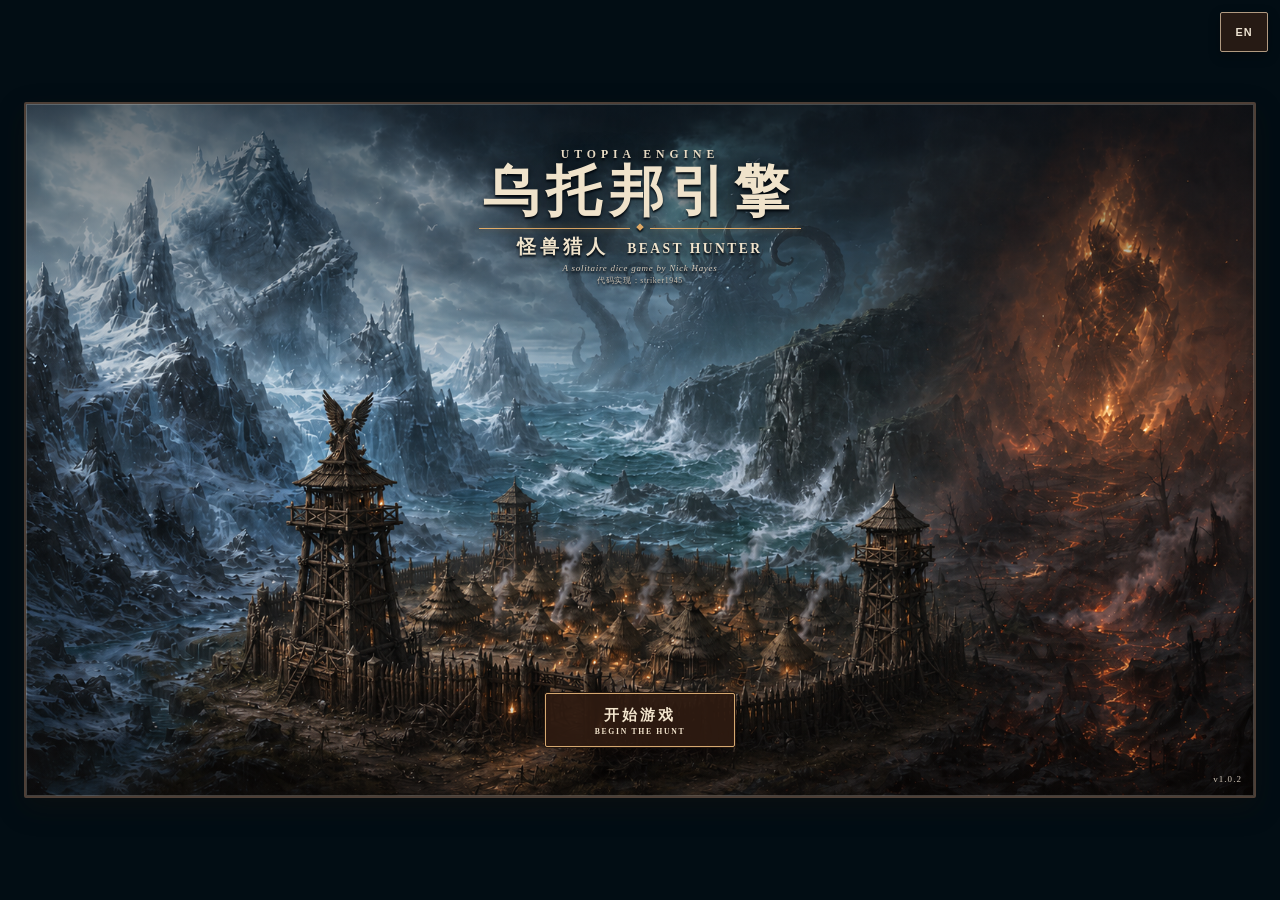
==== commit eb690ace: "Allow starting before cover loads" ====
--- a/index.html
+++ b/index.html
@@ -9,11 +9,44 @@
   <link rel="stylesheet" href="css/components.css">
   <script>
     (function () {
+      const root = document.documentElement;
+      const visualViewport = window.visualViewport;
+      const syncCoverViewportHeight = () => {
+        const viewportHeight = visualViewport?.height || window.innerHeight;
+        root.style.setProperty('--cover-viewport-height', `${Math.round(viewportHeight)}px`);
+      };
+
+      syncCoverViewportHeight();
+      window.addEventListener('resize', syncCoverViewportHeight, { passive: true });
+      window.addEventListener('orientationchange', syncCoverViewportHeight, { passive: true });
+      visualViewport?.addEventListener('resize', syncCoverViewportHeight, { passive: true });
+
+      let coverStartRequested = false;
+      const enterGameFromCover = () => {
+        const coverScreen = document.getElementById('cover-screen');
+        const gameInterface = document.getElementById('game-interface');
+        if (!coverScreen || !gameInterface) return;
+
+        coverScreen.remove();
+        gameInterface.hidden = false;
+        document.body.classList.remove('cover-active');
+        window.scrollTo({ top: 0, behavior: 'auto' });
+      };
+
+      document.addEventListener('click', (event) => {
+        if (!event.target.closest?.('#btn-start-game')) return;
+        coverStartRequested = true;
+        enterGameFromCover();
+      });
+
+      document.addEventListener('DOMContentLoaded', () => {
+        if (coverStartRequested) enterGameFromCover();
+      }, { once: true });
+
       const isIPad = /iPad/.test(navigator.userAgent) ||
         (navigator.platform === 'MacIntel' && navigator.maxTouchPoints > 1);
       if (!isIPad) return;
 
-      const root = document.documentElement;
       const syncIPadOrientation = () => {
         const portrait = window.matchMedia('(orientation: portrait)').matches;
         root.classList.add('ipad-layout');
@@ -51,6 +84,8 @@
       alt="冰封群峰、风暴海域与燃烧裂谷环绕着猎人村落"
       width="1672"
       height="939"
+      decoding="async"
+      fetchpriority="low"
     >
     <div class="game-cover-title-block">
       <p class="game-cover-kicker">UTOPIA ENGINE</p>
--- a/css/layout.css
+++ b/css/layout.css
@@ -64,7 +64,8 @@
   width: 100%;
   height: 100vh;
   height: 100dvh;
-  min-height: 100dvh;
+  height: var(--cover-viewport-height, 100dvh);
+  min-height: var(--cover-viewport-height, 100dvh);
   place-items: center;
   overflow: hidden;
   padding: clamp(8px, 2vw, 24px);
@@ -560,6 +561,8 @@
 }
 
 .time-track .tt-label {
+  display: flex;
+  flex-direction: column;
   font-family: var(--font-title);
   font-weight: bold;
   font-size: 11px;
@@ -567,6 +570,21 @@
   color: var(--ink-dark);
   margin-bottom: var(--gap-sm);
   line-height: 1.2;
+}
+
+.time-track .tt-subtitle {
+  display: block;
+}
+
+.time-days {
+  display: flex;
+  flex-direction: column;
+  gap: 2px;
+}
+
+.time-days:focus-visible {
+  outline: 3px solid var(--gold-light);
+  outline-offset: 3px;
 }
 
 .time-day {
--- a/css/components.css
+++ b/css/components.css
@@ -988,13 +988,17 @@
     flex-direction: row;
     align-items: center;
     flex-wrap: nowrap;
-    gap: 6px;
-    padding: 8px 10px;
+    gap: 16px;
+    padding: 9px 12px;
+    overflow-x: auto;
+    overscroll-behavior-x: contain;
+    scroll-padding-inline: 12px;
+    -webkit-overflow-scrolling: touch;
   }
 
   .top-bar .stat-group {
     flex: 0 0 auto;
-    gap: 4px;
+    gap: 6px;
     min-width: 0;
   }
 
@@ -1009,11 +1013,11 @@
   }
 
   .top-bar .hp-cell {
-    width: 16px;
+    width: 20px;
   }
 
   .top-bar .doubt-cell {
-    width: 7px;
+    width: 11px;
   }
 
   .top-bar #hp-text,
@@ -1036,11 +1040,98 @@
   }
 }
 
-@media (orientation: portrait) and (min-width: 600px) and (max-width: 699px) {
+@media (max-width: 900px) {
+  .time-track .tt-label {
+    flex: 0 0 100%;
+  }
+
+  .time-track .time-days {
+    display: grid;
+    flex: 1 0 100%;
+    grid-template-columns: repeat(7, minmax(32px, 1fr));
+    gap: 4px;
+  }
+
+  .time-track .time-day {
+    width: 100%;
+    height: 36px;
+  }
+}
+
+@media (orientation: portrait) and (max-width: 900px) {
+  .game-container {
+    padding-inline: 10px;
+  }
+
   .top-bar {
+    display: flex;
+    align-items: center;
+    flex-wrap: nowrap;
+    gap: 16px;
+    margin-bottom: 10px;
+    padding: 9px 12px;
+    overflow-x: auto;
+    overscroll-behavior-x: contain;
+    scroll-padding-inline: 12px;
+    -webkit-overflow-scrolling: touch;
+  }
+
+  .top-bar .stat-group {
+    flex: 0 0 auto;
+    gap: 6px;
+  }
+
+  .top-bar .stat-label {
+    min-width: auto;
+    white-space: nowrap;
+  }
+
+  .top-bar .game-version {
+    display: none;
+  }
+
+  .main-layout {
+    gap: 12px;
+  }
+
+  .time-track {
+    display: block;
+    min-width: 0;
+    padding: 9px 10px 10px;
+  }
+
+  .time-track .tt-label {
+    flex-direction: row;
+    align-items: baseline;
+    gap: 5px;
+    margin: 0 0 8px;
+    text-align: left;
+    line-height: 1.25;
+  }
+
+  .time-track .tt-subtitle {
+    color: var(--ink-medium);
+    font-size: 10px;
+    font-weight: normal;
+  }
+
+  .time-track .time-days {
     display: grid;
-    grid-template-columns: minmax(0, 1fr) auto;
-    row-gap: 8px;
+    grid-template-columns: none;
+    grid-auto-flow: column;
+    grid-auto-columns: 40px;
+    gap: 5px;
+    width: 100%;
+    padding: 1px 1px 4px;
+    overflow-x: auto;
+    overscroll-behavior-x: contain;
+    scroll-padding-inline: 1px;
+    -webkit-overflow-scrolling: touch;
+  }
+
+  .time-track .time-day {
+    width: 40px;
+    height: 40px;
   }
 }
 
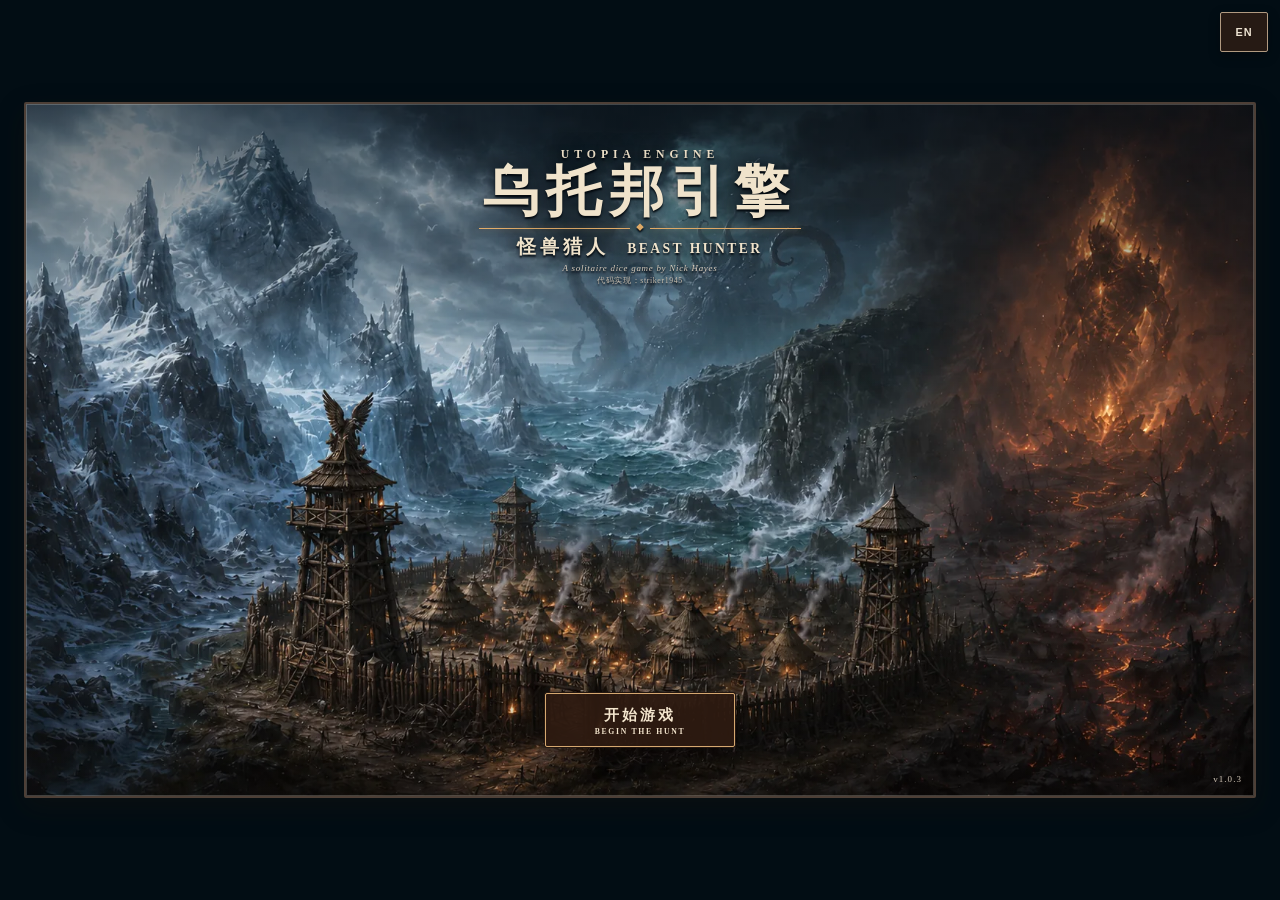
==== commit 5938b4e3: "Release 1.0.3 with WebP assets" ====
--- a/index.html
+++ b/index.html
@@ -80,7 +80,7 @@
   <header class="game-cover">
     <img
       class="game-cover-image"
-      src="assets/UEBH_cover.png"
+      src="assets/UEBH_cover.webp"
       alt="冰封群峰、风暴海域与燃烧裂谷环绕着猎人村落"
       width="1672"
       height="939"
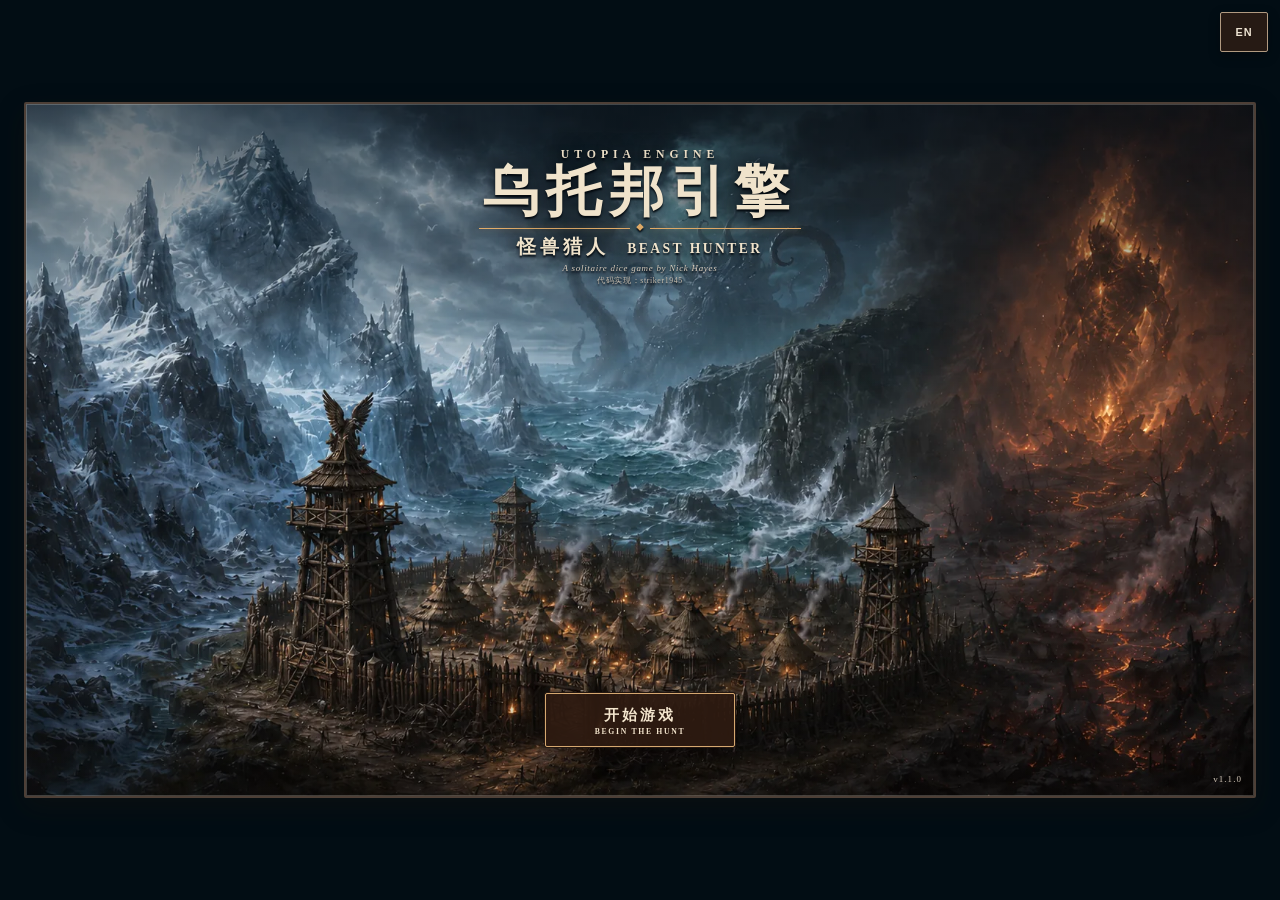
==== commit 5b59e57d: "Release 1.1.0 with guided beginner adventure" ====
--- a/index.html
+++ b/index.html
@@ -104,6 +104,7 @@
 </section>
 
 <div class="game-container" id="game-interface" hidden>
+  <section id="onboarding-invitation" class="mentor-note" aria-label="新手引导" hidden></section>
 
   <!-- Top Bar: HP, DP, Doubt, Day -->
   <div class="top-bar">
@@ -301,6 +302,7 @@
 <script src="js/data.js"></script>
 <script src="js/i18n.js"></script>
 <script src="js/i18n-en.js"></script>
+<script src="js/i18n-tutorial.js"></script>
 <script src="js/state.js"></script>
 <script src="js/dice.js"></script>
 <script src="js/ui.js"></script>
@@ -312,6 +314,7 @@
 <script src="js/events.js"></script>
 <script src="js/scoring.js"></script>
 <script src="js/main.js"></script>
+<script src="js/tutorial.js"></script>
 
 </body>
 </html>
--- a/css/components.css
+++ b/css/components.css
@@ -1174,3 +1174,72 @@
     padding: 8px;
   }
 }
+/* The elder's notes share the adventure sheet's paper and ink. */
+.mentor-note {
+  background: var(--bg-card);
+  color: var(--ink-dark);
+  border: 1px solid var(--ink-light);
+  padding: 12px 16px;
+  margin: 12px 0;
+  line-height: 1.55;
+  font-size: 14px;
+  overflow-wrap: anywhere;
+}
+.mentor-note[hidden] { display: none; }
+.mentor-note strong { font-size: 16px; }
+.mentor-note p { margin: 6px 0 10px; max-width: 68ch; }
+.mentor-caption { font-size: 12px; color: var(--ink-medium); margin-bottom: 4px; }
+.mentor-actions { display: flex; flex-wrap: wrap; gap: 8px; margin-top: 8px; }
+.mentor-note .btn, .tutorial-target { min-height: 44px; }
+.tutorial-target { outline: 2px solid var(--ink-medium); outline-offset: 2px; }
+.mentor-note button:focus-visible, .tutorial-target:focus-visible {
+  outline: 3px solid var(--ink-dark);
+  outline-offset: 3px;
+}
+.practice-summary { line-height: 1.7; }
+.mentor-context { border-top: 1px solid var(--border); padding-top: 8px; margin-top: 10px; }
+.mentor-context h3 { font-family: var(--font-body); font-size: 14px; margin: 6px 0 4px; }
+.mentor-context p { font-size: 13px; }
+.mentor-stats { display: flex; flex-wrap: wrap; gap: 20px; margin: 10px 0; }
+.mentor-stats div { display: flex; gap: 6px; align-items: baseline; }
+.mentor-stats dt { font-size: 12px; }
+.mentor-stats dd { margin: 0; font-weight: bold; font-variant-numeric: tabular-nums; }
+#tutorial-pointer {
+  position: fixed;
+  left: 0;
+  top: 0;
+  width: 40px;
+  height: 40px;
+  z-index: 110;
+  pointer-events: none;
+  user-select: none;
+  transition: transform 180ms ease-out;
+}
+.tutorial-hand {
+  display: block;
+  font-size: 34px;
+  line-height: 40px;
+  filter: drop-shadow(0 2px 2px var(--shadow));
+  animation: tutorial-tap 1.2s ease-in-out infinite;
+}
+#tutorial-pointer.points-up .tutorial-hand { animation-name: tutorial-tap-up; }
+@keyframes tutorial-tap {
+  0%, 100% { transform: translateY(-5px); }
+  50% { transform: translateY(0); }
+}
+@keyframes tutorial-tap-up {
+  0%, 100% { transform: translateY(5px); }
+  50% { transform: translateY(0); }
+}
+@media (max-width: 600px) {
+  .mentor-note { padding: 10px 12px; font-size: 13px; }
+  .mentor-note strong { font-size: 15px; }
+  .mentor-actions .btn { white-space: normal; }
+  #tutorial-note ~ .confirm-actions { flex-wrap: wrap; }
+}
+@media (prefers-reduced-motion: reduce) {
+  #tutorial-pointer { transition: none; }
+  .tutorial-hand { animation: none !important; }
+  .modal-overlay:has(#tutorial-note), .modal-content:has(#tutorial-note) { transition: none; }
+  .modal-content:has(#tutorial-note) .die { animation: none; transition: none; }
+}
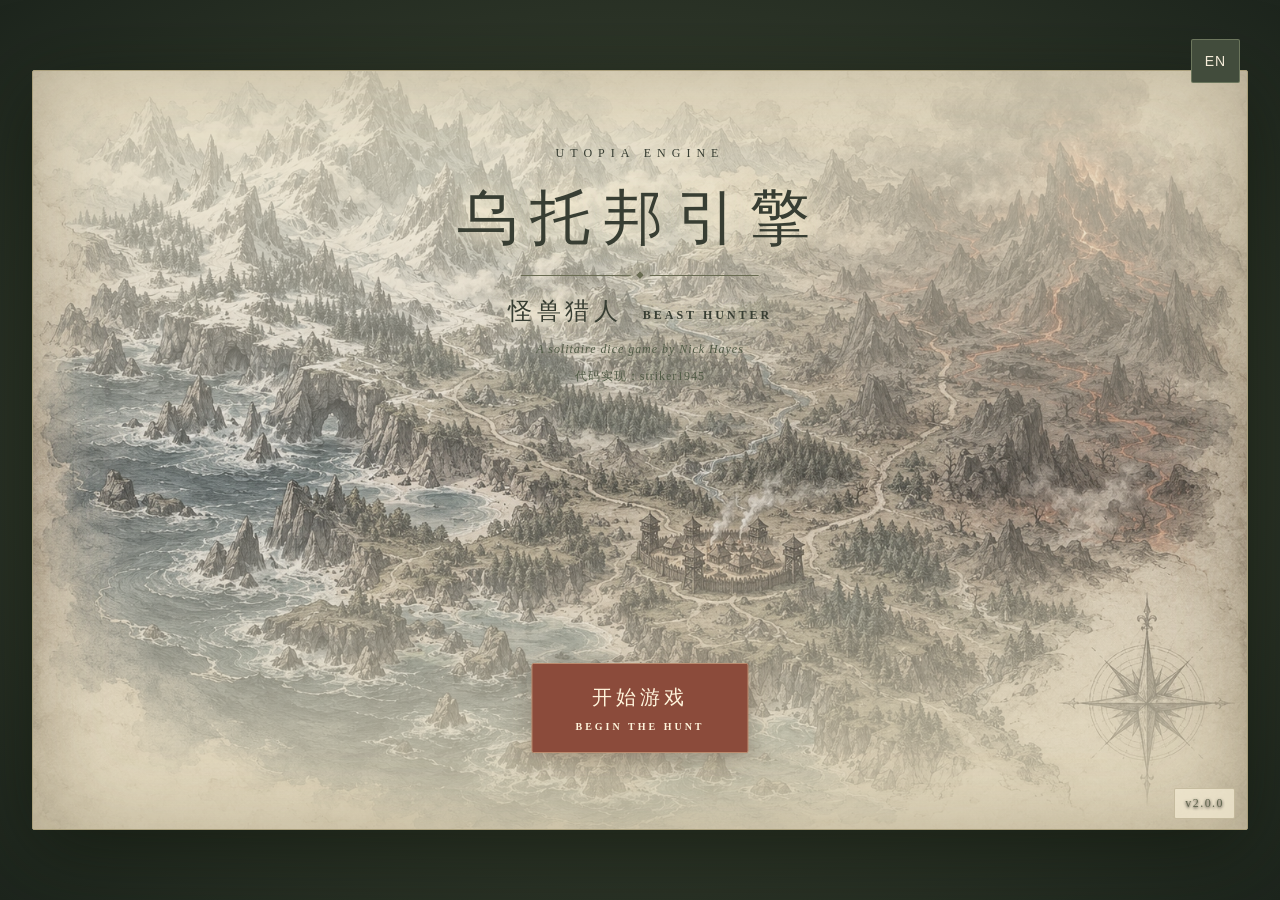
==== commit 86880d55: "Release v2.0.0: introduce atlas interface and fix day-end rules" ====
--- a/index.html
+++ b/index.html
@@ -7,6 +7,8 @@
   <link rel="stylesheet" href="css/variables.css">
   <link rel="stylesheet" href="css/layout.css">
   <link rel="stylesheet" href="css/components.css">
+  <link rel="stylesheet" href="css/atlas-tokens.css">
+  <link rel="stylesheet" href="css/atlas.css">
   <script>
     (function () {
       const root = document.documentElement;
@@ -71,7 +73,7 @@
     }
   </style>
 </head>
-<body class="cover-active">
+<body class="cover-active atlas-ui">
 
 <button class="language-toggle" id="language-toggle" type="button" aria-label="Switch to English">EN</button>
 
@@ -80,10 +82,10 @@
   <header class="game-cover">
     <img
       class="game-cover-image"
-      src="assets/UEBH_cover.webp"
+      src="assets/atlas/hunting-map.webp"
       alt="冰封群峰、风暴海域与燃烧裂谷环绕着猎人村落"
-      width="1672"
-      height="939"
+      width="1536"
+      height="1024"
       decoding="async"
       fetchpriority="low"
     >
@@ -147,8 +149,11 @@
         <!-- Halebeard Peak -->
         <div class="region-panel halebeard">
           <div class="region-header">
-            <div class="region-title">海尔比尔德峰<br><span style="font-size:11px; color:var(--ink-light);">Halebeard Peak</span></div>
-            <div class="region-materials">石 / 银</div>
+            <div class="region-heading">
+              <div class="region-title">海尔比尔德峰<br><span style="font-size:11px; color:var(--ink-light);">Halebeard Peak</span></div>
+              <div class="region-materials">石头 / 白银</div>
+            </div>
+            <span class="region-art" aria-hidden="true"></span>
           </div>
           <div class="region-approach" id="halebeard-approach"></div>
           <div class="region-events" id="halebeard-events"></div>
@@ -162,8 +167,11 @@
         <!-- Coastal Caverns -->
         <div class="region-panel coastal">
           <div class="region-header">
-            <div class="region-title">海岸洞穴<br><span style="font-size:11px; color:var(--ink-light);">Coastal Caverns</span></div>
-            <div class="region-materials">绳 / 磁石</div>
+            <div class="region-heading">
+              <div class="region-title">海岸洞穴<br><span style="font-size:11px; color:var(--ink-light);">Coastal Caverns</span></div>
+              <div class="region-materials">绳索 / 磁石</div>
+            </div>
+            <span class="region-art" aria-hidden="true"></span>
           </div>
           <div class="region-approach" id="coastal-approach"></div>
           <div class="region-events" id="coastal-events"></div>
@@ -177,8 +185,11 @@
         <!-- The Scar -->
         <div class="region-panel scar">
           <div class="region-header">
-            <div class="region-title">裂痕之地<br><span style="font-size:11px; color:var(--ink-light);">The Scar</span></div>
-            <div class="region-materials">焦油 / 黄铁矿</div>
+            <div class="region-heading">
+              <div class="region-title">裂痕之地<br><span style="font-size:11px; color:var(--ink-light);">The Scar</span></div>
+              <div class="region-materials">焦油 / 黄铁矿</div>
+            </div>
+            <span class="region-art" aria-hidden="true"></span>
           </div>
           <div class="region-approach" id="scar-approach"></div>
           <div class="region-events" id="scar-events"></div>
@@ -314,7 +325,10 @@
 <script src="js/events.js"></script>
 <script src="js/scoring.js"></script>
 <script src="js/main.js"></script>
+<script src="js/debug.js"></script>
+<script src="js/village.js"></script>
 <script src="js/tutorial.js"></script>
+<script src="js/atlas.js"></script>
 
 </body>
 </html>
--- a/css/layout.css
+++ b/css/layout.css
@@ -656,33 +656,60 @@
 }
 
 .region-panel {
+  overflow: hidden;
+  min-width: 0;
   background: var(--bg-primary);
-  border: 2px solid var(--border-dark);
+  border: 1px solid var(--border-dark);
   border-radius: var(--border-radius);
   padding: var(--gap-md);
 }
 
-.region-panel.halebeard { border-left: 4px solid var(--halebeard); }
-.region-panel.coastal { border-left: 4px solid var(--coastal); }
-.region-panel.scar { border-left: 4px solid var(--scar); }
-
 .region-header {
   display: flex;
   justify-content: space-between;
   align-items: center;
+  gap: 8px;
+  padding-bottom: 8px;
+  border-bottom: 1px solid var(--border);
   margin-bottom: var(--gap-md);
+}
+
+.region-heading {
+  display: flex;
+  flex: 1;
+  flex-direction: column;
+  gap: 3px;
+  min-width: 0;
 }
 
 .region-title {
   font-family: var(--font-title);
-  font-size: 14px;
+  font-size: 16px;
   font-weight: bold;
   color: var(--ink-dark);
 }
+
+.region-art {
+  display: block;
+  flex: 0 0 112px;
+  width: 112px;
+  height: 72px;
+  background: var(--region-art) center / contain no-repeat;
+  opacity: 0.6;
+  filter: saturate(0.75);
+  pointer-events: none;
+  user-select: none;
+}
+
+.halebeard .region-art { --region-art: url('../assets/regions/halebeard-watercolor.png'); }
+.coastal .region-art { --region-art: url('../assets/regions/coastal-watercolor.png'); }
+.scar .region-art { --region-art: url('../assets/regions/scar-watercolor.png'); }
 
 .region-materials {
   font-size: 11px;
   color: var(--ink-medium);
+  line-height: 1.5;
+  text-align: left;
 }
 
 .region-approach {
@@ -1060,7 +1087,8 @@
 /* === Bottom Section === */
 .bottom-section {
   display: grid;
-  grid-template-columns: 1fr 1fr 1fr;
+  grid-template-columns: minmax(0, 1fr) minmax(0, 1.5fr) minmax(0, 0.9fr);
+  align-items: start;
   gap: var(--gap-lg);
 }
 
@@ -1136,6 +1164,9 @@
 
 /* === Materials Panel === */
 .materials-panel {
+  container-type: inline-size;
+  min-width: 0;
+  margin-inline: -6px;
   background: var(--bg-primary);
   border: 2px solid var(--border-dark);
   border-radius: var(--border-radius);
@@ -1185,13 +1216,31 @@
 .materials-grid {
   display: flex;
   flex-direction: column;
-  gap: var(--gap-md);
+  gap: 8px;
+}
+
+.materials-regions {
+  display: grid;
+  grid-template-columns: repeat(3, minmax(0, 1fr));
+  gap: 4px;
+}
+
+.material-region-label {
+  min-width: 0;
+  padding: 3px;
+  font-size: 12px;
+  font-weight: 600;
+  line-height: 1.35;
+  color: var(--ink-medium);
+  text-align: center;
+  text-wrap: balance;
+  overflow-wrap: anywhere;
 }
 
 .material-group {
   display: flex;
   flex-direction: column;
-  gap: var(--gap-sm);
+  gap: 5px;
 }
 
 .material-group-title {
@@ -1216,17 +1265,17 @@
 
 .material-group-items {
   display: grid;
-  grid-template-columns: repeat(auto-fit, minmax(92px, 1fr));
-  gap: 6px 8px;
+  grid-template-columns: repeat(3, minmax(0, 1fr));
+  gap: 4px;
 }
 
 .material-item {
   display: flex;
   align-items: center;
   justify-content: space-between;
-  gap: 6px;
+  gap: 4px;
   min-width: 0;
-  padding: 4px 6px;
+  padding: 4px 3px;
   border: 1px solid var(--border);
   border-radius: 3px;
   background: var(--bg-card);
@@ -1234,12 +1283,39 @@
 }
 
 .material-name {
+  flex: 1;
   min-width: 0;
-  overflow: hidden;
-  text-overflow: ellipsis;
+  white-space: normal;
+  overflow-wrap: anywhere;
+  line-height: 1.35;
+  font-weight: 600;
+  color: var(--ink-dark);
+}
+
+.material-shared {
+  grid-column: 1 / -1;
+}
+
+.material-shared .material-name {
+  display: flex;
+  align-items: baseline;
+  flex-wrap: wrap;
+  gap: 6px;
+}
+
+.material-source-note {
+  font-size: 10px;
+  font-weight: normal;
+  color: var(--ink-medium);
   white-space: nowrap;
-  color: var(--ink-dark);
-}
+}
+
+.material-quantity {
+  display: flex;
+  align-items: center;
+  flex-shrink: 0;
+}
+.material-item.has-stock { border-color: var(--ink-medium); }
 
 .material-dots {
   display: flex;
@@ -1248,8 +1324,8 @@
 }
 
 .material-dot {
-  width: 14px;
-  height: 14px;
+  width: 9px;
+  height: 9px;
   border: 1.5px solid var(--ink-medium);
   border-radius: 50%;
   cursor: default;
@@ -1259,6 +1335,32 @@
 
 .material-dot.filled {
   background: var(--ink-dark);
+}
+
+@container (max-width: 323px) {
+  .material-item {
+    gap: 2px;
+    padding-inline: 2px;
+  }
+
+  .material-name {
+    font-size: 11px;
+  }
+
+  .material-dots {
+    gap: 2px;
+  }
+
+  .material-dot {
+    width: 7px;
+    height: 7px;
+  }
+}
+
+@media (max-width: 360px) {
+  .materials-panel {
+    margin-inline: -10px;
+  }
 }
 
 /* === Crafted Items Panel === */
--- a/css/components.css
+++ b/css/components.css
@@ -430,6 +430,28 @@
 }
 
 /* === Search Panel === */
+.search-placement-grid {
+  display: flex;
+  flex-direction: column;
+  align-items: center;
+  gap: 8px;
+  margin-top: 8px;
+}
+
+.search-placement-row {
+  display: grid;
+  grid-template-columns: 100px auto;
+  align-items: center;
+  gap: 10px;
+}
+
+.search-placement-label {
+  font-size: 12px;
+  line-height: 1.4;
+  text-align: right;
+  color: var(--ink-medium);
+}
+
 .search-panel {
   text-align: center;
 }
@@ -664,6 +686,76 @@
 .forge-cell:hover:not(.filled) {
   border-color: var(--blue);
   background: #e8f0ff;
+}
+
+.forge-refining-field {
+  display: flex;
+  justify-content: center;
+  margin-top: 8px;
+}
+
+.forge-box {
+  padding: 10px;
+  border: 2px solid var(--border);
+  border-radius: 4px;
+}
+
+.forge-box-title {
+  font-size: 12px;
+  margin-bottom: 8px;
+}
+
+.forge-box-row {
+  display: grid;
+  grid-template-columns: 38px repeat(3, 44px);
+  gap: 6px;
+  align-items: center;
+  margin-top: 6px;
+}
+
+.forge-row-label {
+  font-size: 12px;
+  color: var(--ink-medium);
+  text-align: right;
+}
+
+.forge-box-row .forge-cell {
+  width: 44px;
+  height: 44px;
+  padding: 0;
+}
+
+.forge-box-row .forge-cell:disabled {
+  opacity: 1;
+  cursor: default;
+}
+
+.forge-box-row .forge-cell:disabled:hover {
+  border-color: var(--ink-medium);
+  background: var(--bg-card);
+}
+
+.forge-box-row .forge-cell.filled:disabled:hover {
+  background: var(--bg-secondary);
+}
+
+.forge-box-row .forge-drop-target {
+  border-style: dashed;
+  border-color: var(--blue);
+}
+
+.forge-drop-hint {
+  font-size: 18px;
+  font-weight: normal;
+}
+
+.forge-result-row .forge-cell {
+  height: 28px;
+  min-height: 28px;
+  aspect-ratio: auto;
+  cursor: default;
+  color: var(--ink-medium);
+  font-size: 13px;
 }
 
 /* === Event Panel === */
@@ -948,8 +1040,12 @@
 }
 
 html.ipad-layout #modal-content .forge-cell {
-  width: 42px !important;
-  height: 42px !important;
+  width: 44px !important;
+  height: 44px !important;
+}
+
+html.ipad-layout #modal-content .forge-result-row .forge-cell {
+  height: 28px !important;
 }
 
 html.ipad-layout .modal-content {
--- a/css/atlas-tokens.css
+++ b/css/atlas-tokens.css
@@ -0,0 +1,61 @@
+/* C · 猎场战图. Approved production palette.
+   Scope on the game root with class="atlas-ui". Feature modules consume
+   semantic roles; region variation may change only --atlas-region-accent.
+*/
+.atlas-ui {
+  --atlas-paper: #e4ddc7;
+  --atlas-paper-raised: #f2ecd9;
+  --atlas-paper-inset: #d7ceb4;
+  --atlas-table: #272e25;
+  --atlas-ink: #383e33;
+  --atlas-ink-secondary: #515b46;
+  --atlas-ink-muted: #5e634e;
+  --atlas-rule: #b2a584;
+  --atlas-selected: #424c3c;
+  --atlas-on-selected: #f6edda;
+  --atlas-action: #8b4b3b;
+  --atlas-action-hover: #744031;
+  --atlas-on-action: #fff4dc;
+  --atlas-danger: #873c30;
+  --atlas-success: #526344;
+  --atlas-refined: #76603a;
+  --atlas-disabled: #c8bea4;
+  --atlas-focus: #8b4b3b;
+  --atlas-region-accent: #566757;
+  --atlas-font-title: "Songti SC", "STSong", "Noto Serif SC", Georgia, serif;
+  --atlas-font-body: -apple-system, BlinkMacSystemFont, "PingFang SC", "Microsoft YaHei", sans-serif;
+  --atlas-font-number: Georgia, "Times New Roman", serif;
+  --atlas-text-title: 28px;
+  --atlas-text-section: 20px;
+  --atlas-text-body: 14px;
+  --atlas-text-caption: 12px;
+  --atlas-space-1: 4px;
+  --atlas-space-2: 8px;
+  --atlas-space-3: 12px;
+  --atlas-space-4: 16px;
+  --atlas-space-6: 24px;
+  --atlas-space-8: 32px;
+  --atlas-radius: 2px;
+  --atlas-hit-target: 44px;
+  --atlas-sheet-reading: 640px;
+  --atlas-sheet-working: 880px;
+  --atlas-sheet-encounter: 1040px;
+  --atlas-z-hud: 10;
+  --atlas-z-overlay: 50;
+  --atlas-z-tutorial: 60;
+  --atlas-duration-feedback: 120ms;
+  --atlas-duration-panel: 180ms;
+  --atlas-duration-route: 240ms;
+  --atlas-ease: cubic-bezier(.2, .7, .2, 1);
+}
+.atlas-ui[data-region="halebeard"] { --atlas-region-accent: #596a69; }
+.atlas-ui[data-region="coastal"] { --atlas-region-accent: #536d65; }
+.atlas-ui[data-region="scar"] { --atlas-region-accent: #805b46; }
+@media (prefers-reduced-motion: reduce) {
+  .atlas-ui {
+    --atlas-duration-feedback: 0ms;
+    --atlas-duration-panel: 0ms;
+    --atlas-duration-route: 0ms;
+  }
+}
+.atlas-ui{--atlas-drop-target:#e5e8c8;--atlas-repair-target:#ead7bd}
--- a/css/atlas.css
+++ b/css/atlas.css
@@ -0,0 +1,4280 @@
+/* C · 猎场战图. Shared production surfaces and state components. */
+body.atlas-ui {
+  --bg-primary:var(--atlas-paper);
+  --bg-secondary:var(--atlas-paper-inset);
+  --bg-dark:var(--atlas-table);
+  --bg-darker:#20271f;
+  --bg-card:var(--atlas-paper-raised);
+  --ink-black:var(--atlas-ink);
+  --ink-dark:var(--atlas-ink);
+  --ink-medium:var(--atlas-ink-secondary);
+  --ink-light:var(--atlas-ink-muted);
+  --ink-faint:var(--atlas-ink-muted);
+  --border:var(--atlas-rule);
+  --border-dark:#8a8064;
+  --red:var(--atlas-danger);
+  --red-light:#a9654c;
+  --red-dark:#713124;
+  --green:var(--atlas-success);
+  --green-light:#84906a;
+  --blue:#536c68;
+  --blue-light:#728781;
+  --gold:var(--atlas-refined);
+  --gold-light:#c7b991;
+  --orange:#895c3f;
+  --hp-full:var(--atlas-success);
+  --hp-mid:#806b36;
+  --hp-low:var(--atlas-danger);
+  --font-title:var(--atlas-font-title);
+  --font-body:var(--atlas-font-body);
+  --font-mono:var(--atlas-font-number);
+  --border-radius:var(--atlas-radius);
+  --overlay:#17251fbd;
+  background:radial-gradient(ellipse at 50% 0,#414833,#272e25 75%);
+  color:var(--atlas-ink);
+  font:var(--atlas-text-body)/1.6 var(--atlas-font-body);
+  min-width:0;
+}
+
+.atlas-ui [hidden] {
+  display:none!important
+}
+
+.atlas-ui button,.atlas-ui input,.atlas-ui select {
+  font:inherit
+}
+
+.atlas-ui button {
+  touch-action:manipulation
+}
+
+.atlas-ui button:focus-visible,.atlas-ui [tabindex]:focus-visible,.atlas-ui summary:focus-visible,.atlas-ui input:focus-visible,.atlas-ui select:focus-visible {
+  outline:2px solid var(--atlas-focus);
+  outline-offset:3px
+}
+
+.atlas-icon {
+  width:22px;
+  height:22px;
+  flex-shrink:0;
+  vertical-align:middle
+}
+
+.atlas-sr-only {
+  position:absolute;
+  width:1px;
+  height:1px;
+  overflow:hidden;
+  clip-path:inset(50%);
+  white-space:nowrap
+}
+
+.atlas-ui h1,.atlas-ui h2,.atlas-ui h3 {
+  font-family:var(--atlas-font-title);
+  font-weight:500
+}
+
+.atlas-ui .language-toggle {
+  top:22px;
+  right:24px;
+  background:var(--atlas-selected);
+  color:var(--atlas-on-selected);
+  border:1px solid #abb39066;
+  border-radius:2px;
+  min-height:44px;
+  min-width:49px;
+  font-weight:400;
+  z-index:45;
+  box-shadow:none
+}
+
+/* An atlas title page, using the same terrain and paper as the game. */
+.atlas-ui .cover-screen {
+  padding:32px;
+  background:radial-gradient(ellipse at center,#48503b,#1d251d);
+  color:var(--atlas-ink)
+}
+
+.atlas-ui .game-cover {
+  width:min(100%,1300px);
+  max-height:100%;
+  border:1px solid #aa9f7c;
+  box-shadow:0 20px 80px #0d140a99,inset 0 0 0 7px #f1e5c442;
+  background:var(--atlas-paper);
+  aspect-ratio:1.6;
+  overflow:hidden
+}
+
+.atlas-ui .game-cover-image {
+  width:100%;
+  height:100%;
+  object-fit:cover;
+  filter:saturate(.65) contrast(.9);
+  opacity:.86
+}
+
+.atlas-ui .game-cover:after {
+  background:linear-gradient(180deg,#eee5cacb,transparent 55%,#e9dfc1c9);
+  box-shadow:inset 0 0 100px #3d372343
+}
+
+.atlas-ui .game-cover-title-block {
+  top:10%;
+  width:90%;
+  color:var(--atlas-ink);
+  text-shadow:0 2px 16px #f8efd5,0 0 30px #f2e7c3;
+}
+
+.atlas-ui .game-cover-title {
+  font-family:var(--atlas-font-title);
+  font-weight:400;
+  font-size:clamp(32px,5vw,65px);
+  letter-spacing:.22em;
+  line-height:1.4
+}
+
+.atlas-ui .game-cover-kicker {
+  font-size:12px;
+  letter-spacing:.5em;
+  margin-bottom:17px;
+  font-weight:400
+}
+
+.atlas-ui .game-cover-ornament {
+  margin:9px auto;
+  color:#686b51;
+  max-width:260px
+}
+
+.atlas-ui .game-cover-ornament span {
+  box-shadow:none
+}
+
+.atlas-ui .game-cover-subtitle {
+  font-family:var(--atlas-font-title);
+  font-weight:400;
+  letter-spacing:.2em;
+  font-size:24px;
+  line-height:1.7
+}
+
+.atlas-ui .game-cover-subtitle>span {
+  font-size:12px;
+  letter-spacing:.25em
+}
+
+.atlas-ui .game-cover-credit,.atlas-ui .game-cover-code-credit {
+  color:var(--atlas-ink-secondary);
+  font-size:12px;
+  margin-top:8px;
+  text-shadow:0 1px 8px #f4ead3
+}
+
+.atlas-ui .cover-start-button {
+  bottom:10%;
+  background:var(--atlas-action);
+  border:1px solid #bc8b6e;
+  border-radius:2px;
+  color:var(--atlas-on-action);
+  box-shadow:0 5px 25px #37251755;
+  padding:17px 43px;
+  font-size:20px;
+  min-height:65px;
+  letter-spacing:.2em
+}
+
+.atlas-ui .cover-start-button:hover {
+  background:var(--atlas-action-hover);
+  transform:translateX(-50%)
+}
+
+.atlas-ui .cover-start-button:before,.atlas-ui .cover-start-button:after {
+  display:none
+}
+
+.atlas-ui .cover-start-button small {
+  font-size:10px;
+  margin-top:6px;
+  letter-spacing:3px
+}
+
+.atlas-ui .cover-version {
+  background:#f1e8d0c9;
+  color:#646951;
+  border:1px solid #92866366;
+  border-radius:2px;
+  padding:5px 10px;
+  font-size:12px
+}
+
+/* Persistent world and actual engine DOM. */
+.atlas-ui .game-container {
+  max-width:1740px;
+  margin:26px auto;
+  padding:0;
+  display:flex;
+  flex-direction:column;
+  background:var(--atlas-paper);
+  border:1px solid #ac9f7c;
+  box-shadow:0 20px 70px #101a124f
+}
+
+.atlas-header {
+  display:flex;
+  align-items:center;
+  gap:32px;
+  padding:22px 28px;
+  min-height:110px;
+  border-bottom:1px solid var(--atlas-rule);
+  background:linear-gradient(90deg,#f5efddaa,#e3d9be77);
+  padding-right:95px;
+  order:0
+}
+
+.atlas-brand {
+  display:flex;
+  align-items:center;
+  gap:16px;
+  flex-shrink:0
+}
+
+.atlas-brand>.atlas-icon {
+  height:44px;
+  width:44px;
+  color:#72785a
+}
+
+.atlas-brand small {
+  font-family:Georgia,serif;
+  font-size:10px;
+  letter-spacing:3px;
+  display:block;
+  color:var(--atlas-ink-muted)
+}
+
+.atlas-brand h1 {
+  font-size:28px;
+  letter-spacing:4px;
+  line-height:1.4;
+  margin-top:5px
+}
+
+.atlas-brand>span {
+  border-left:1px solid var(--atlas-rule);
+  padding-left:17px;
+  font-family:var(--atlas-font-title);
+  font-size:13px;
+  letter-spacing:2px
+}
+
+.atlas-time {
+  min-width:0;
+  flex:1;
+  margin:0 auto;
+  max-width:680px
+}
+
+.atlas-header-note {
+  font-size:12px;
+  display:flex;
+  flex-direction:column;
+  gap:5px;
+  color:var(--atlas-ink-muted);
+  white-space:nowrap
+}
+
+.atlas-header-note>strong {
+  font-size:13px;
+  color:var(--atlas-ink-secondary);
+  font-weight:500
+}
+
+.atlas-critical .atlas-header-note>strong {
+  color:var(--atlas-danger)
+}
+
+.atlas-ui .time-track {
+  width:auto;
+  padding:0;
+  border:0;
+  border-radius:0;
+  background:none;
+  display:block;
+  position:static
+}
+
+.atlas-ui .tt-label {
+  border:0;
+  padding:0;
+  margin:0 0 9px;
+  display:flex;
+  align-items:center;
+  justify-content:space-between;
+  font-size:12px;
+  color:var(--atlas-ink-muted);
+  font-weight:400
+}
+
+.atlas-ui .tt-subtitle {
+  font:9px Georgia,serif;
+  letter-spacing:1px;
+  display:inline;
+  color:var(--atlas-ink-muted)
+}
+
+.atlas-ui .time-days {
+  display:grid;
+  grid-template-columns:repeat(14,minmax(0,1fr));
+  gap:4px;
+  overflow:visible;
+  padding:0;
+  min-width:0
+}
+
+.atlas-ui .time-day {
+  width:auto;
+  min-width:0;
+  min-height:36px;
+  height:auto;
+  display:flex;
+  flex-direction:column;
+  gap:4px;
+  justify-content:start;
+  align-items:center;
+  border:0;
+  padding:0;
+  background:none;
+  border-radius:0;
+  color:var(--atlas-ink-muted);
+  font:13px Georgia,serif;
+  position:relative
+}
+
+.atlas-ui .time-day>span:first-child {
+  display:grid;
+  place-items:center;
+  width:100%;
+  height:27px
+}
+
+.atlas-ui .time-day.current {
+  background:none;
+  color:var(--atlas-on-action);
+  border:0;
+  box-shadow:none
+}
+
+.atlas-ui .time-day.current>span:first-child {
+  background:var(--atlas-action)
+}
+
+.atlas-ui .time-day.crossed {
+  background:none;
+  color:#85846c;
+  opacity:.6
+}
+
+.atlas-ui .time-day.crossed:after {
+  content:"";
+  height:1px;
+  width:22px;
+  background:currentColor;
+  position:absolute;
+  top:13px;
+  left:calc(50% - 11px);
+  transform:rotate(-40deg)
+}
+
+.atlas-ui .time-day .event-marker,.atlas-ui .time-day .skull-marker {
+  position:static;
+  border:0;
+  background:none;
+  width:auto;
+  height:10px;
+  font:10px var(--atlas-font-body);
+  padding:0;
+  color:var(--atlas-danger);
+  line-height:1
+}
+
+.atlas-ui .time-day .skull-marker:after {
+  content:"†";
+  color:var(--atlas-danger)
+}
+
+.atlas-workspace {
+  display:grid;
+  grid-template-columns:72px minmax(0,1fr) 365px;
+  min-height:700px;
+  order:2
+}
+
+.atlas-nav {
+  display:flex;
+  align-items:stretch;
+  flex-direction:column;
+  gap:8px;
+  background:#e1d8be77;
+  border-right:1px solid var(--atlas-rule);
+  padding:22px 0
+}
+
+.atlas-nav>button {
+  border:0;
+  background:none;
+  display:flex;
+  align-items:center;
+  justify-content:center;
+  flex-direction:column;
+  gap:10px;
+  min-height:79px;
+  color:var(--atlas-ink-muted);
+  font-size:12px;
+  position:relative;
+  cursor:pointer
+}
+
+.atlas-nav>button[aria-pressed=true] {
+  color:var(--atlas-action);
+  background:#94714b0b
+}
+
+.atlas-nav>button[aria-pressed=true]:before {
+  content:"";
+  position:absolute;
+  left:0;
+  top:12px;
+  bottom:12px;
+  width:2px;
+  background:currentColor
+}
+
+.atlas-nav>button:hover {
+  background:#8e79521a
+}
+
+.atlas-map {
+  position:relative;
+  isolation:isolate;
+  overflow:hidden;
+  min-height:700px;
+  background:radial-gradient(ellipse,#eee5c9,#cbbd9e)
+}
+
+.atlas-map-art {
+  position:absolute;
+  inset:0;
+  width:100%;
+  height:100%;
+  object-fit:cover;
+  z-index:-2;
+  filter:saturate(.8) contrast(.94)
+}
+
+.atlas-map:after {
+  content:"";
+  position:absolute;
+  inset:0;
+  box-shadow:inset 0 0 30px #5c4a2226;
+  pointer-events:none;
+  z-index:3
+}
+
+.atlas-map-heading {
+  position:absolute;
+  left:28px;
+  top:25px;
+  isolation:isolate;
+  max-width:80%;
+  color:#46553e
+}
+
+.atlas-map-heading:before {
+  content:"";
+  position:absolute;
+  inset:-15px -18px;
+  background:radial-gradient(ellipse,#eee6cdf2,#eee6cda3 45%,transparent 74%);
+  z-index:-1
+}
+
+.atlas-map-heading>small {
+  font:10px Georgia,serif;
+  letter-spacing:2px
+}
+
+.atlas-map-heading h2 {
+  font-size:29px;
+  letter-spacing:5px;
+  line-height:1.5;
+  margin:8px 0
+}
+
+.atlas-map-heading p {
+  font-family:var(--atlas-font-title);
+  font-size:13px;
+  line-height:1.8
+}
+
+.atlas-routes {
+  position:absolute;
+  inset:0;
+  width:100%;
+  height:100%;
+  pointer-events:none;
+  z-index:-1
+}
+
+.atlas-routes path {
+  stroke:#53482e;
+  fill:none;
+  stroke-width:2;
+  stroke-dasharray:6 8;
+  opacity:.45
+}
+
+.atlas-routes #atlas-active-route {
+  stroke:var(--atlas-action);
+  stroke-width:3;
+  opacity:1
+}
+
+.atlas-pin {
+  position:absolute;
+  display:flex;
+  align-items:center;
+  gap:11px;
+  padding:12px;
+  background:#f0e7cffa;
+  color:var(--atlas-ink);
+  border:1px solid #a69870;
+  box-shadow:0 3px 15px #222d1833,0 0 0 3px #eee6cc55;
+  transform:translate(-50%,-50%);
+  min-height:56px;
+  cursor:pointer;
+  z-index:2;
+  text-align:left;
+  white-space:nowrap
+}
+
+.atlas-pin:after {
+  content:"";
+  position:absolute;
+  bottom:-5px;
+  left:calc(50% - 4px);
+  width:8px;
+  height:8px;
+  background:inherit;
+  border-bottom:inherit;
+  border-right:inherit;
+  transform:rotate(45deg)
+}
+
+.atlas-pin[aria-pressed=true] {
+  background:var(--atlas-selected);
+  color:var(--atlas-on-selected);
+  border-color:var(--atlas-selected)
+}
+
+.atlas-pin strong {
+  display:block;
+  font-family:var(--atlas-font-title);
+  font-size:16px;
+  font-weight:500;
+  line-height:1.3
+}
+
+.atlas-pin small {
+  display:block;
+  font:12px Georgia,serif;
+  margin-top:6px;
+  opacity:.85
+}
+
+.pin-halebeard {
+  left:36%;
+  top:28%
+}
+
+.pin-coastal {
+  left:25%;
+  top:55%
+}
+
+.pin-scar {
+  left:76%;
+  top:39%
+}
+
+.atlas-village-pin {
+  display:flex;
+  flex-direction:column;
+  align-items:center;
+  position:absolute;
+  left:54%;
+  top:68%;
+  transform:translate(-50%,0);
+  color:#3c4e33;
+  background:#eee4c7d9;
+  border:1px solid #d5c79d99;
+  padding:11px 15px;
+  box-shadow:0 2px 12px #58533522;
+  cursor:pointer;
+  min-height:72px;
+  z-index:2
+}
+
+.atlas-village-pin>strong {
+  font-family:var(--atlas-font-title);
+  font-size:15px;
+  font-weight:500;
+  letter-spacing:2px;
+  margin-top:5px
+}
+
+.atlas-village-pin>span {
+  font:12px Georgia,serif;
+  margin-top:3px
+}
+
+.atlas-map-legend {
+  position:absolute;
+  left:23px;
+  bottom:23px;
+  display:flex;
+  flex-direction:column;
+  gap:6px;
+  background:#f0e7cbd9;
+  padding:12px 15px;
+  font-size:12px;
+  color:var(--atlas-ink-secondary);
+  z-index:2
+}
+
+.atlas-map-fallback {
+  display:none;
+  position:absolute;
+  bottom:100px;
+  left:24px;
+  right:24px;
+  padding:15px;
+  border:1px solid var(--atlas-rule);
+  font-size:14px;
+  background:var(--atlas-paper-raised)
+}
+
+.atlas-map.atlas-art-missing>.atlas-map-fallback {
+  display:block
+}
+
+.atlas-image-failed {
+  visibility:hidden
+}
+
+.atlas-dossier-beast.atlas-art-missing>img {
+  display:none
+}
+
+.atlas-dossier-beast.atlas-art-missing:before {
+  content:"◇";
+  font-size:48px;
+  color:var(--atlas-ink-muted);
+  padding:22px
+}
+
+.atlas-dossier {
+  background:url('../assets/atlas/paper-grain.svg'),linear-gradient(140deg,#f5efde88,transparent),var(--atlas-paper);
+  border-left:1px solid var(--atlas-rule);
+  padding:24px 25px 23px;
+  max-height:800px;
+  overflow-y:auto;
+  min-width:0;
+  scrollbar-color:#a69a77 transparent
+}
+
+.atlas-dossier-label {
+  display:flex;
+  justify-content:space-between;
+  align-items:center;
+  border-bottom:1px solid var(--atlas-rule);
+  padding-bottom:15px;
+  font-size:12px;
+  letter-spacing:2px
+}
+
+.atlas-dossier-label>small {
+  font:11px Georgia,serif;
+  letter-spacing:2px;
+  color:var(--atlas-ink-muted)
+}
+
+.atlas-dossier-beast {
+  display:flex;
+  align-items:center;
+  gap:17px;
+  padding:18px 0;
+  margin:0 0 15px;
+  border-bottom:1px solid #ac9e7b77
+}
+
+.atlas-dossier-beast>img {
+  width:105px;
+  height:115px;
+  object-fit:contain;
+  mix-blend-mode:multiply;
+  mask-image:linear-gradient(#000 85%,transparent 96%)
+}
+
+.atlas-dossier-beast figcaption {
+  min-width:0
+}
+
+.atlas-dossier-beast figcaption>span {
+  font-size:12px;
+  letter-spacing:2px;
+  color:var(--atlas-ink-muted)
+}
+
+.atlas-dossier-beast strong {
+  display:block;
+  font-family:var(--atlas-font-title);
+  font-size:21px;
+  line-height:1.45;
+  margin:7px 0;
+  letter-spacing:1px;
+  font-weight:500
+}
+
+.atlas-dossier-beast small {
+  font:13px Georgia,serif;
+  color:var(--atlas-ink-secondary)
+}
+
+.atlas-ui .regions-row {
+  display:block!important
+}
+
+.atlas-ui .region-panel {
+  padding:0;
+  border:0;
+  background:none;
+  border-radius:0;
+  box-shadow:none
+}
+
+.atlas-ui .region-header {
+  padding:0 0 13px;
+  margin:0;
+  align-items:start;
+  background:none;
+  border:0;
+  min-height:0
+}
+
+.atlas-ui .region-heading {
+  min-width:0
+}
+
+.atlas-ui .region-title {
+  font:24px/1.5 var(--atlas-font-title);
+  letter-spacing:1px;
+  color:var(--atlas-ink);
+  font-weight:400
+}
+
+.atlas-ui .region-title>span {
+  font:italic 12px Georgia,serif!important;
+  letter-spacing:1px
+}
+
+.atlas-ui .region-materials {
+  font-size:12px;
+  margin-top:8px;
+  color:var(--atlas-ink-secondary)
+}
+
+.atlas-ui .region-art {
+  width:65px;
+  height:67px;
+  margin:4px 0 0;
+  opacity:.8;
+  flex-shrink:0
+}
+
+.atlas-ui .region-approach {
+  margin:0 0 13px
+}
+
+.atlas-ui .approach-title {
+  font-size:12px;
+  font-weight:500
+}
+
+.atlas-ui .approach-tags {
+  gap:4px;
+  margin-top:7px
+}
+
+.atlas-ui .approach-tag {
+  font-size:12px;
+  border:1px solid var(--atlas-rule);
+  border-radius:0;
+  background:none;
+  padding:3px 6px
+}
+
+.atlas-ui .region-events {
+  margin:0 0 12px;
+  gap:5px
+}
+
+.atlas-ui .region-events-empty {
+  font-size:12px;
+  color:var(--atlas-ink-muted);
+  padding:3px 0
+}
+
+.atlas-ui .region-event-tag {
+  padding:9px 10px;
+  background:#d5d9c35e;
+  border:1px solid #a5a98477;
+  border-radius:0;
+  color:var(--atlas-ink)
+}
+
+.atlas-ui .region-event-tag small {
+  font-size:12px
+}
+
+.atlas-ui .region-event-tag.weather,.atlas-ui .region-event-tag.madness {
+  border-color:#b7826977;
+  background:#ae68461a
+}
+
+.atlas-ui .search-boxes {
+  grid-template-columns:repeat(3,minmax(0,1fr));
+  gap:9px;
+  margin:14px 0
+}
+
+.atlas-ui .search-box {
+  padding:9px 5px;
+  background:#f5efd72e;
+  border:1px solid #b2a48399;
+  border-radius:0;
+  min-width:0
+}
+
+.atlas-ui .search-box.complete {
+  background:#b6bd971a;
+  border-color:#929977
+}
+
+.atlas-ui .search-box>div:not(.search-box-total) {
+  justify-content:center
+}
+
+.atlas-ui .search-cell {
+  font:17px Georgia,serif;
+  width:21px;
+  height:24px;
+  min-width:0;
+  background:none;
+  border:0;
+  border-right:1px solid #a79b7866;
+  border-bottom:1px solid #a79b7866;
+  border-radius:0;
+  color:var(--atlas-ink-secondary)
+}
+
+.atlas-ui .search-cell:last-child {
+  border-right:0
+}
+
+.atlas-ui .search-box-total {
+  font:12px Georgia,serif;
+  text-align:center;
+  margin-top:5px
+}
+
+.atlas-ui .tracking-circles {
+  display:flex;
+  align-items:center;
+  gap:8px;
+  flex-wrap:wrap;
+  margin:15px 0
+}
+
+.atlas-ui .tracking-label {
+  font-size:12px;
+  font-weight:400;
+  color:var(--atlas-ink-secondary)
+}
+
+.atlas-ui .tracking-circle {
+  width:18px;
+  height:18px;
+  font-size:12px;
+  border:1px solid #999374;
+  border-radius:0;
+  background:none
+}
+
+.atlas-ui .tracking-circle.filled {
+  background:var(--atlas-selected);
+  color:var(--atlas-on-selected);
+  border-color:var(--atlas-selected)
+}
+
+.atlas-ui .tracking-note {
+  font-size:12px;
+  line-height:1.6;
+  color:var(--atlas-ink-muted);
+  width:100%
+}
+
+.atlas-ui .lair-status {
+  font-size:12px;
+  gap:8px;
+  margin:12px 0
+}
+
+.atlas-ui .lair-checkbox {
+  width:15px;
+  height:15px;
+  border:1px solid #9b9879;
+  border-radius:0
+}
+
+.atlas-ui .lair-checkbox.checked {
+  background:var(--atlas-selected);
+  border-color:var(--atlas-selected)
+}
+
+.atlas-ui .beast-hunt {
+  background:none;
+  border:0;
+  border-top:1px solid var(--atlas-rule);
+  border-radius:0;
+  padding:14px 0;
+  margin-top:16px
+}
+
+.atlas-ui .beast-hunt-title {
+  font-family:var(--atlas-font-title);
+  font-size:16px;
+  line-height:1.6;
+  font-weight:500
+}
+
+.atlas-ui .beast-hunt-note {
+  font-size:12px;
+  line-height:1.9;
+  color:var(--atlas-ink-secondary)
+}
+
+.atlas-ui .beast-hunt.locked {
+  opacity:1
+}
+
+.atlas-ui .beast-hunt.defeated {
+  color:var(--atlas-success)
+}
+
+.atlas-ui .beast-hunt .btn {
+  font-size:12px;
+  width:100%;
+  min-height:44px;
+  white-space:normal;
+  line-height:1.7
+}
+
+.atlas-search-action {
+  display:flex!important;
+  width:100%;
+  justify-content:space-between;
+  align-items:center;
+  margin-top:17px;
+  font-size:15px!important;
+  letter-spacing:2px
+}
+
+.atlas-search-action>.atlas-icon {
+  width:18px;
+  height:18px
+}
+
+/* Three world pages reuse the original inventory/tower/log nodes. */
+.atlas-page {
+  grid-column:2/-1;
+  padding:30px 40px 35px;
+  min-width:0;
+  min-height:700px;
+  background:url('../assets/atlas/paper-grain.svg'),var(--atlas-paper)
+}
+
+.atlas-page-title {
+  padding-bottom:25px;
+  margin-bottom:25px;
+  border-bottom:1px solid var(--atlas-rule)
+}
+
+.atlas-page-title>small {
+  font:10px Georgia,serif;
+  letter-spacing:3px;
+  color:var(--atlas-ink-muted)
+}
+
+.atlas-page-title h2 {
+  font-size:30px;
+  letter-spacing:4px;
+  margin:9px 0
+}
+
+.atlas-page-title p {
+  font:14px/1.8 var(--atlas-font-title);
+  color:var(--atlas-ink-secondary)
+}
+
+.atlas-village-grid {
+  display:grid;
+  grid-template-columns:1fr 1.2fr;
+  gap:30px
+}
+
+.atlas-ui .towers-row {
+  grid-template-columns:repeat(3,minmax(0,1fr));
+  gap:26px;
+  margin-top:20px
+}
+
+.atlas-ui .tower-panel {
+  background:none;
+  border:0;
+  border-right:1px solid var(--atlas-rule);
+  padding:10px 18px 22px
+}
+
+.atlas-ui .tower-panel:last-child {
+  border-right:0
+}
+
+.atlas-ui .tower-header {
+  font:21px/1.6 var(--atlas-font-title);
+  border-bottom:0;
+  padding-bottom:15px;
+  letter-spacing:2px
+}
+
+.atlas-ui .tower-header span {
+  font:12px Georgia,serif!important;
+  letter-spacing:0
+}
+
+.atlas-ui .tower-rule-note {
+  font-size:13px;
+  background:none;
+  border:0;
+  border-left:2px solid #a39875;
+  padding:9px 17px;
+  color:var(--atlas-ink-secondary)
+}
+
+.atlas-ui .tower-grid {
+  gap:4px
+}
+
+.atlas-ui .tower-cell {
+  border:1px solid var(--atlas-rule);
+  border-radius:0;
+  background:#f3ecd866;
+  font:17px Georgia,serif;
+  color:var(--atlas-ink);
+  display:flex;
+  align-items:center;
+  justify-content:center;
+  min-width:0
+}
+
+.atlas-ui .tower-cell.filled {
+  background:var(--atlas-selected);
+  color:var(--atlas-on-selected);
+  border-color:var(--atlas-selected)
+}
+
+.atlas-ui .tower-cell.fault {
+  background:#b36f5122;
+  border-color:var(--atlas-danger);
+  color:var(--atlas-danger)
+}
+
+.atlas-ui .tower-cell.disabled {
+  opacity:.32;
+  background:#b6ad9266
+}
+
+.atlas-ui .tower-cell.valid,.atlas-ui .tower-cell.highlight {
+  background:#f6edcc;
+  border-color:var(--atlas-action);
+  box-shadow:inset 0 0 0 1px var(--atlas-action)
+}
+
+.atlas-ui .tower-cell.inactive {
+  visibility:hidden;
+  pointer-events:none
+}
+
+.atlas-ui .elders-panel,.atlas-ui .village-panel,.atlas-ui .materials-panel,.atlas-ui .crafted-panel {
+  background:none;
+  border:0;
+  box-shadow:none;
+  border-radius:0;
+  padding:0;
+  margin:0 0 24px
+}
+
+.atlas-ui .elders-panel,.atlas-ui .village-panel {
+  padding-top:22px;
+  margin-top:8px;
+  border-top:1px solid var(--atlas-rule)
+}
+
+.atlas-ui .panel-title {
+  font:20px/1.5 var(--atlas-font-title);
+  letter-spacing:2px;
+  border-bottom:1px solid var(--atlas-rule);
+  padding-bottom:14px;
+  margin-bottom:17px;
+  color:var(--atlas-ink);
+  font-weight:500
+}
+
+.atlas-ui .elder-row {
+  padding:12px 0;
+  gap:13px
+}
+
+.atlas-ui .elder-approval-note {
+  font-size:13px;
+  line-height:1.8;
+  padding:0;
+  margin-bottom:10px;
+  color:var(--atlas-ink-secondary)
+}
+
+.atlas-ui .elder-name {
+  font-family:var(--atlas-font-title);
+  font-size:17px
+}
+
+.atlas-ui .elder-reward {
+  font-size:13px;
+  color:var(--atlas-ink-secondary);
+  margin-top:3px
+}
+
+.atlas-ui .elder-checkbox {
+  border-radius:0;
+  border-width:1px;
+  width:20px;
+  height:20px
+}
+
+.atlas-ui .huts-grid {
+  grid-template-columns:repeat(3,1fr);
+  gap:12px;
+  max-width:300px
+}
+
+.atlas-ui .hut-cell {
+  font-family:var(--atlas-font-title);
+  height:57px;
+  background:#f0ead777;
+  border:1px solid var(--atlas-rule);
+  border-radius:0;
+  color:var(--atlas-selected)
+}
+
+.atlas-ui .hut-cell:before {
+  content:"⌂";
+  font-size:26px
+}
+
+.atlas-ui .hut-cell.destroyed {
+  background:#b477591b;
+  color:var(--atlas-danger);
+  border-style:dashed
+}
+
+.atlas-ui .hut-note {
+  font-size:13px;
+  line-height:1.8;
+  max-width:46ch
+}
+
+.atlas-ui .materials-grid {
+  display:block
+}
+
+.atlas-ui .material-region-label {
+  font-family:var(--atlas-font-title);
+  font-size:18px;
+  padding:12px;
+  border-color:var(--atlas-rule);
+  color:var(--atlas-ink);
+  font-weight:500;
+  background:#b8b18e12
+}
+
+.atlas-ui .material-group {
+  border:0;
+  background:none;
+  padding:14px 10px
+}
+
+.atlas-ui .material-item {
+  border:0;
+  border-bottom:1px solid #a99b7966;
+  border-radius:0;
+  padding:12px 10px;
+  background:none;
+  gap:12px
+}
+
+.atlas-ui .material-name {
+  font-size:14px;
+  color:var(--atlas-ink);
+  min-width:0
+}
+
+.atlas-ui .material-dot {
+  border-radius:0;
+  width:9px;
+  height:9px;
+  border:1px solid #9f9a78
+}
+
+.atlas-ui .material-dot.filled {
+  background:var(--atlas-selected);
+  border-color:var(--atlas-selected)
+}
+
+.atlas-ui .material-group-title {
+  font-size:13px;
+  color:var(--atlas-ink-secondary)
+}
+
+.atlas-ui .material-source-note {
+  font-size:12px;
+  color:var(--atlas-ink-muted)
+}
+
+.atlas-ui .crafted-grid {
+  grid-template-columns:repeat(3,minmax(0,1fr));
+  gap:20px
+}
+
+.atlas-ui .crafted-item {
+  border:1px solid #b5aa8899;
+  border-radius:0;
+  background:#eee8d033;
+  padding:19px
+}
+
+.atlas-ui .crafted-item.owned {
+  border-color:#7b8865;
+  background:#b7c3951a
+}
+
+.atlas-ui .crafted-item.spent {
+  opacity:1;
+  background:none
+}
+
+.atlas-ui .crafted-item-name {
+  font:18px var(--atlas-font-title);
+  color:var(--atlas-ink)
+}
+
+.atlas-ui .crafted-item-effect {
+  font-size:13px;
+  line-height:1.8;
+  color:var(--atlas-ink-secondary)
+}
+
+.atlas-ui .crafted-item-req {
+  font-size:12px;
+  color:var(--atlas-ink-muted)
+}
+
+.atlas-ui .crafted-item-actions .btn {
+  min-height:44px;
+  font-size:12px
+}
+
+.atlas-ui .status-bar {
+  background:none;
+  border:0;
+  padding:0;
+  margin:0;
+  box-shadow:none
+}
+
+.atlas-ui #game-log {
+  max-height:none!important;
+  overflow:visible!important;
+  font:14px/2 var(--atlas-font-body)!important
+}
+
+.atlas-ui .log-entry {
+  padding:10px 0;
+  border-bottom:1px solid #ab9e7b3d;
+  color:var(--atlas-ink-secondary)
+}
+
+/* Global HUD and controls always use engine-bound original IDs. */
+.atlas-ui .top-bar {
+  order:3;
+  display:flex;
+  justify-content:space-between;
+  align-items:center;
+  flex-wrap:wrap;
+  gap:17px 30px;
+  padding:17px 28px;
+  background:var(--atlas-paper-inset);
+  border:0;
+  border-top:1px solid var(--atlas-rule);
+  border-radius:0;
+  box-shadow:none;
+  margin:0
+}
+
+.atlas-ui .stat-group {
+  gap:10px;
+  font-size:13px;
+  min-width:0
+}
+
+.atlas-ui .stat-label {
+  font-size:12px;
+  font-weight:400;
+  color:var(--atlas-ink-secondary)
+}
+
+.atlas-ui #hp-text,.atlas-ui #doubt-text,.atlas-ui #dp-value,.atlas-ui #day-display {
+  font-family:var(--atlas-font-number);
+  font-size:22px!important;
+  font-weight:400!important;
+  min-width:0!important;
+  line-height:1.3
+}
+
+.atlas-ui #hp-text {
+  color:var(--atlas-danger)
+}
+
+.atlas-ui .hp-bar,.atlas-ui .doubt-bar {
+  gap:3px;
+  height:5px;
+  margin:0;
+  display:flex;
+  flex-wrap:nowrap
+}
+
+.atlas-ui .hp-cell,.atlas-ui .doubt-cell {
+  width:6px;
+  height:5px;
+  border:0;
+  background:#76725326;
+  border-radius:0;
+  font-size:0
+}
+
+.atlas-ui .hp-cell.filled {
+  background:#927259
+}
+
+.atlas-ui .doubt-cell.filled {
+  background:#8e7956
+}
+
+.atlas-ui .dp-display {
+  background:none;
+  border:0;
+  box-shadow:none;
+  padding:0;
+  min-width:15px
+}
+
+.atlas-ui .game-version {
+  font-size:12px;
+  border:0;
+  background:none;
+  padding:0;
+  color:var(--atlas-ink-muted);
+  margin-left:auto
+}
+
+.atlas-ui .action-bar {
+  order:4;
+  position:sticky;
+  left:auto;
+  right:auto;
+  bottom:0;
+  display:flex;
+  flex-wrap:wrap;
+  justify-content:center;
+  align-items:stretch;
+  max-width:none;
+  margin:0;
+  padding:12px 18px calc(12px + env(safe-area-inset-bottom));
+  gap:7px;
+  overflow:visible;
+  background:#eee6cefa;
+  border:0;
+  border-top:1px solid var(--atlas-rule);
+  border-radius:0;
+  box-shadow:0 -5px 18px #2934200a;
+  z-index:10
+}
+
+.atlas-ui .action-bar .btn {
+  padding:10px 15px;
+  flex:1 0 auto;
+  min-height:44px;
+  font-size:13px;
+  line-height:1.4
+}
+
+.atlas-ui .action-bar #btn-debug {
+  flex:0 0 auto;
+  color:var(--atlas-ink-muted)
+}
+
+.atlas-ui .btn {
+  border:1px solid #a79b7c;
+  border-radius:var(--atlas-radius);
+  padding:12px 18px;
+  background:var(--atlas-paper-raised);
+  color:var(--atlas-ink);
+  font-size:14px;
+  line-height:1.6;
+  font-family:var(--atlas-font-body);
+  font-weight:400;
+  min-height:44px;
+  white-space:normal;
+  box-shadow:none;
+  transition:background var(--atlas-duration-feedback),border-color var(--atlas-duration-feedback)
+}
+
+.atlas-ui .btn:hover:not(:disabled) {
+  background:#d8d9bd;
+  border-color:#7c8564;
+  transform:none
+}
+
+.atlas-ui .btn.primary {
+  background:var(--atlas-action);
+  color:var(--atlas-on-action);
+  border-color:var(--atlas-action);
+  box-shadow:0 2px 0 #69382c
+}
+
+.atlas-ui .btn.primary:hover:not(:disabled) {
+  background:var(--atlas-action-hover);
+  border-color:var(--atlas-action-hover)
+}
+
+.atlas-ui .btn.danger {
+  background:none;
+  color:var(--atlas-danger);
+  border-color:#a56b53
+}
+
+.atlas-ui .btn.danger:hover:not(:disabled) {
+  background:#a96c4d1a
+}
+
+.atlas-ui .btn:disabled {
+  opacity:.5;
+  cursor:not-allowed;
+  box-shadow:none
+}
+
+.atlas-ui .mentor-note {
+  background:var(--atlas-paper-raised);
+  border:0;
+  border-bottom:1px solid var(--atlas-rule);
+  border-radius:0;
+  box-shadow:none;
+  margin:0;
+  padding:18px 28px;
+  font-size:14px;
+  order:1
+}
+
+.atlas-ui .mentor-note strong {
+  font:20px var(--atlas-font-title);
+  font-weight:500
+}
+
+.atlas-ui .mentor-note .btn {
+  font-size:13px
+}
+
+.atlas-ui .mentor-caption {
+  color:var(--atlas-ink-muted)
+}
+
+/* One shared work-sheet shell for every route, including results and errors. */
+.atlas-ui .modal-overlay {
+  z-index:50;
+  background:var(--overlay);
+  backdrop-filter:blur(5px);
+  padding:20px;
+  transition:opacity var(--atlas-duration-panel);
+  align-items:center
+}
+
+.atlas-ui .modal-content {
+  position:relative;
+  width:min(100%,var(--atlas-sheet-reading));
+  max-width:var(--atlas-sheet-reading);
+  max-height:calc(100dvh - 40px);
+  min-width:0;
+  overflow:auto;
+  padding:0 32px 26px;
+  background:url('../assets/atlas/paper-grain.svg'),radial-gradient(ellipse at top,#f7f0dca6,transparent),var(--atlas-paper);
+  border:1px solid #b3a47f;
+  border-radius:2px;
+  box-shadow:0 20px 90px #07120b88;
+  transform:translateY(9px);
+  color:var(--atlas-ink);
+  scrollbar-color:#9c9370 transparent;
+  font-size:14px;
+  line-height:1.8;
+  overscroll-behavior:contain
+}
+
+.atlas-ui .modal-overlay.active .modal-content {
+  transform:none
+}
+
+.atlas-ui .modal-content:has(.search-panel),.atlas-ui .modal-content:has(.forge-panel),.atlas-ui .modal-content:has(.build-panel) {
+  max-width:var(--atlas-sheet-working);
+  width:min(100%,var(--atlas-sheet-working))
+}
+
+.atlas-ui .modal-content:has(.combat-panel) {
+  max-width:var(--atlas-sheet-encounter);
+  width:min(100%,var(--atlas-sheet-encounter))
+}
+
+.atlas-ui .modal-content[data-scene="help-journal"],.atlas-ui .modal-content[data-scene="inventory"],.atlas-ui .modal-content[data-scene="debug"] {
+  max-width:var(--atlas-sheet-working);
+  width:min(100%,var(--atlas-sheet-working))
+}
+
+.atlas-sheet-meta {
+  position:sticky;
+  top:0;
+  margin:0 -32px 0;
+  padding:12px 32px;
+  display:flex;
+  align-items:center;
+  justify-content:space-between;
+  gap:12px;
+  background:#e2d9bffa;
+  border-bottom:1px solid #b4a7817a;
+  z-index:5;
+  backdrop-filter:blur(8px)
+}
+
+.atlas-sheet-meta>span {
+  display:flex;
+  align-items:baseline;
+  gap:10px;
+  white-space:nowrap;
+  font-size:12px
+}
+
+.atlas-sheet-meta i {
+  font-style:normal;
+  color:var(--atlas-ink-muted)
+}
+
+.atlas-sheet-meta b {
+  font:17px var(--atlas-font-number);
+  color:var(--atlas-ink)
+}
+
+.atlas-ui .modal-title {
+  font:28px/1.5 var(--atlas-font-title);
+  text-align:left;
+  font-weight:500;
+  letter-spacing:2px;
+  border:0;
+  border-bottom:1px solid var(--atlas-rule);
+  padding:25px 0 20px;
+  margin:0 0 24px;
+  color:var(--atlas-ink)
+}
+
+.atlas-ui .modal-title:before {
+  content:"UTOPIA ENGINE / FIELD RECORD";
+  display:block;
+  font:9px Georgia,serif;
+  letter-spacing:3px;
+  color:var(--atlas-ink-muted);
+  margin-bottom:10px
+}
+
+.atlas-ui .confirm-actions {
+  position:sticky;
+  bottom:-26px;
+  flex-wrap:wrap;
+  gap:10px;
+  justify-content:flex-end;
+  align-items:center;
+  margin:25px -32px -26px;
+  padding:18px 32px calc(18px + env(safe-area-inset-bottom));
+  background:#ece3cbf5;
+  border-top:1px solid var(--atlas-rule);
+  z-index:4;
+  min-height:65px
+}
+
+.atlas-ui .confirm-actions:empty {
+  display:none
+}
+
+.atlas-ui .modal-content p {
+  line-height:1.9
+}
+
+.atlas-ui .modal-content ul {
+  line-height:1.9
+}
+
+.atlas-ui .modal-content .panel-title {
+  font-size:19px;
+  letter-spacing:1px
+}
+
+.atlas-ui .modal-content>p {
+  color:var(--atlas-ink-secondary)
+}
+
+.atlas-ui .modal-content table {
+  border-collapse:collapse;
+  max-width:100%;
+  font-size:12px;
+  line-height:1.7
+}
+
+.atlas-ui .modal-content th,.atlas-ui .modal-content td {
+  border-color:var(--atlas-rule);
+  padding:8px 9px;
+  overflow-wrap:anywhere
+}
+
+.atlas-ui .modal-content th {
+  background:#b7af8e20;
+  font-weight:500;
+  color:var(--atlas-ink)
+}
+
+.atlas-ui .modal-content input,.atlas-ui .modal-content select {
+  max-width:100%;
+  min-height:44px;
+  padding:8px;
+  border:1px solid var(--atlas-rule);
+  border-radius:0;
+  background:var(--atlas-paper-raised);
+  color:var(--atlas-ink)
+}
+
+/* Dice and cells have the same tactile and semantic states in every activity. */
+.atlas-ui .dice-area {
+  gap:18px;
+  align-items:center;
+  flex-wrap:wrap;
+  margin:24px 0
+}
+
+.atlas-ui .die {
+  background:linear-gradient(145deg,#f9f0d9,#d5c7a7);
+  border:1px solid #a49774;
+  border-radius:6px;
+  font:30px var(--atlas-font-number);
+  width:52px;
+  height:52px;
+  display:flex;
+  align-items:center;
+  justify-content:center;
+  box-shadow:inset 0 0 0 2px #fff8df66,2px 4px 7px #40331b20;
+  color:#46503b;
+  line-height:1;
+  transition:box-shadow var(--atlas-duration-feedback)
+}
+
+.atlas-ui .die.selected {
+  outline:2px solid var(--atlas-action);
+  outline-offset:4px;
+  border-color:var(--atlas-action);
+  box-shadow:0 0 0 6px #9c5a3816
+}
+
+.atlas-ui .die.used {
+  opacity:.3;
+  box-shadow:none
+}
+
+.atlas-ui .mod-btn {
+  width:44px;
+  height:44px;
+  min-width:44px;
+  min-height:44px;
+  background:var(--atlas-paper-raised);
+  border:1px solid var(--atlas-rule);
+  border-radius:0;
+  font:20px var(--atlas-font-number);
+  color:var(--atlas-ink)
+}
+
+.atlas-ui .mod-btn:hover:not(:disabled) {
+  background:#cacdae;
+  border-color:var(--atlas-selected)
+}
+
+.atlas-ui .dp-roll-panel {
+  gap:22px;
+  align-items:center;
+  padding:20px;
+  max-width:100%;
+  border:1px solid #b7a98477;
+  background:#f6efda55
+}
+
+.atlas-ui .dp-roll-note {
+  font-size:12px;
+  line-height:1.9;
+  color:var(--atlas-ink-secondary);
+  max-width:50ch
+}
+
+.atlas-ui .dp-mod-controls {
+  gap:5px;
+  margin-top:10px
+}
+
+.atlas-ui .forge-cell {
+  border:1px solid var(--atlas-rule);
+  background:#f6efdc66;
+  border-radius:0;
+  color:var(--atlas-ink);
+  font-family:var(--atlas-font-number);
+  min-height:36px;
+  min-width:32px
+}
+
+.atlas-ui .forge-cell.filled {
+  background:#c2c8a733;
+  border-color:#879477
+}
+
+.atlas-ui .forge-cell:hover:not(.filled) {
+  background:#f6edcf;
+  border-color:var(--atlas-action)
+}
+
+.atlas-ui .build-panel .tower-cell {
+  --tower-cell-size:44px;
+  width:44px;
+  height:44px;
+  min-width:44px;
+  font-size:20px
+}
+
+.atlas-ui .build-panel .tower-grid-shaped {
+  --tower-cell-size:44px!important
+}
+
+.atlas-ui .build-instructions,.atlas-ui .search-instructions {
+  font-size:14px;
+  line-height:1.9;
+  color:var(--atlas-ink-secondary);
+  text-align:left;
+  margin-bottom:20px
+}
+
+.atlas-ui #search-placement .btn,.atlas-ui #forge-placement .btn {
+  min-width:44px;
+  font:20px var(--atlas-font-number);
+  padding:8px 14px
+}
+
+.atlas-ui #search-placement>div[style*="display:flex"],.atlas-ui #forge-placement>div[style*="display:flex"] {
+  flex-wrap:wrap
+}
+
+.atlas-ui .search-result-display {
+  background:none;
+  border:1px solid var(--atlas-rule);
+  padding:22px;
+  border-radius:0;
+  font-family:var(--atlas-font-title)
+}
+
+.atlas-ui .search-reference,.atlas-ui .combat-reference {
+  font-size:12px;
+  border:1px solid #b7a98477;
+  border-radius:0;
+  background:#f5edda55;
+  padding:13px 15px;
+  margin-bottom:18px
+}
+
+.atlas-ui .search-reference summary,.atlas-ui .combat-reference summary {
+  min-height:27px;
+  font-size:13px;
+  font-weight:500;
+  cursor:pointer
+}
+
+.atlas-ui .search-reference-grid {
+  gap:18px;
+  margin-top:13px
+}
+
+.atlas-ui .encounter-matrix {
+  overflow-wrap:anywhere;
+  font-size:12px
+}
+
+.atlas-ui .encounter-matrix-head,.atlas-ui .encounter-level-label,.atlas-ui .encounter-beast-card {
+  border-color:var(--atlas-rule);
+  background:none;
+  padding:9px
+}
+
+.atlas-ui .encounter-beast-card.terrible {
+  background:#d4c5a533
+}
+
+.atlas-ui .encounter-beast-name {
+  font-size:13px;
+  line-height:1.6;
+  font-family:var(--atlas-font-title)
+}
+
+.atlas-ui .encounter-beast-region,.atlas-ui .encounter-beast-stats {
+  font-size:12px;
+  color:var(--atlas-ink-secondary)
+}
+
+/* Battle records: a paper dossier, rather than a different game. */
+.atlas-ui .combat-encounter {
+  background:none;
+  border:0;
+  border-bottom:1px solid var(--atlas-rule);
+  border-radius:0;
+  padding:0 0 25px;
+  margin-bottom:20px;
+  gap:32px;
+  grid-template-columns:minmax(160px,.7fr) minmax(0,1.3fr)
+}
+
+.atlas-ui .beast-portrait {
+  position:relative;
+  margin:0;
+  border:0;
+  background:none;
+  box-shadow:none;
+  padding:0;
+  max-height:260px
+}
+
+.atlas-ui .beast-portrait img {
+  height:235px;
+  width:100%;
+  object-fit:contain;
+  mix-blend-mode:multiply;
+  mask-image:linear-gradient(#000 86%,transparent 96%)
+}
+
+.atlas-ui .beast-portrait figcaption {
+  position:static;
+  background:none;
+  border:0;
+  padding:8px 0 0;
+  font:12px var(--atlas-font-title);
+  letter-spacing:3px;
+  color:var(--atlas-ink-muted);
+  text-align:center
+}
+
+.atlas-ui .beast-name {
+  font:29px/1.5 var(--atlas-font-title);
+  letter-spacing:3px;
+  color:var(--atlas-ink)
+}
+
+.atlas-ui .beast-name>span {
+  font:italic 13px Georgia,serif;
+  color:var(--atlas-ink-muted);
+  display:block;
+  letter-spacing:0;
+  margin-top:6px
+}
+
+.atlas-ui .beast-hp-bar {
+  gap:5px;
+  flex-wrap:wrap;
+  margin:20px 0 15px
+}
+
+.atlas-ui .beast-hp-cell {
+  height:10px;
+  width:17px;
+  border:0;
+  border-radius:0;
+  background:#76725329;
+  overflow:hidden;
+  font-size:0
+}
+
+.atlas-ui .beast-hp-cell.filled {
+  background:var(--atlas-action);
+  color:var(--atlas-on-action)
+}
+
+.atlas-ui .beast-statline {
+  font-size:13px;
+  color:var(--atlas-ink-secondary);
+  line-height:1.8
+}
+
+.atlas-ui .combat-trait {
+  font-size:13px;
+  border:0;
+  border-left:2px solid var(--atlas-rule);
+  background:none;
+  padding:10px 13px;
+  margin-top:12px;
+  line-height:1.9
+}
+
+.atlas-ui .combat-trait.danger {
+  color:var(--atlas-danger);
+  background:#a3633e0a;
+  border-color:#a66b48
+}
+
+.atlas-ui .combat-trait.info {
+  color:#4a6556;
+  background:#8fa28b0b
+}
+
+.atlas-ui .combat-log {
+  background:#f5eed844;
+  border:1px solid #b6a88466;
+  border-radius:0;
+  padding:12px 16px;
+  max-height:175px;
+  color:var(--atlas-ink-secondary);
+  font:13px/1.9 var(--atlas-font-body)
+}
+
+.atlas-ui .combat-log .log-entry {
+  padding:6px 0;
+  font-size:13px;
+  border-color:#b3a37d33
+}
+
+.atlas-ui .combat-modifiers {
+  background:none;
+  border-color:var(--atlas-rule);
+  font-size:13px
+}
+
+.atlas-ui .item-card {
+  border:0;
+  border-bottom:1px solid var(--atlas-rule);
+  border-radius:0;
+  background:none;
+  padding:17px 0;
+  gap:20px
+}
+
+.atlas-ui .item-name {
+  font:19px var(--atlas-font-title);
+  color:var(--atlas-ink);
+  line-height:1.7
+}
+
+.atlas-ui .item-effect {
+  font-size:13px;
+  line-height:1.8;
+  color:var(--atlas-ink-secondary)
+}
+
+.atlas-ui .item-status {
+  font-size:12px;
+  padding:6px 9px;
+  border:1px solid #b2a27d66;
+  background:#a0ae7c16;
+  color:var(--atlas-ink-secondary);
+  white-space:nowrap;
+  border-radius:0
+}
+
+.atlas-ui .item-status.available {
+  color:var(--atlas-success)
+}
+
+.atlas-ui .item-status.used {
+  color:var(--atlas-ink-muted);
+  background:none
+}
+
+.atlas-ui .event-results {
+  gap:14px
+}
+
+.atlas-ui .event-result-item {
+  background:#f2ebd433;
+  border:1px solid var(--atlas-rule);
+  border-radius:0;
+  padding:17px 20px;
+  line-height:1.9
+}
+
+.atlas-ui .event-result-name {
+  font:21px var(--atlas-font-title);
+  color:var(--atlas-ink);
+  font-weight:500
+}
+
+.atlas-ui .event-result-region {
+  font-size:13px;
+  color:var(--atlas-ink-secondary)
+}
+
+.atlas-ui .event-result-effect {
+  font-size:14px;
+  margin-top:7px
+}
+
+.atlas-ui .gameover-panel {
+  padding:0
+}
+
+.atlas-ui .gameover-result {
+  font:48px var(--atlas-font-title);
+  letter-spacing:7px;
+  text-align:center;
+  margin:26px 0
+}
+
+.atlas-ui .gameover-result.win {
+  color:var(--atlas-success)
+}
+
+.atlas-ui .gameover-result.lose {
+  color:var(--atlas-danger)
+}
+
+.atlas-ui .gameover-text {
+  font:17px/2.1 var(--atlas-font-title);
+  color:var(--atlas-ink-secondary);
+  padding:0 10px;
+  margin-bottom:30px;
+  text-align:left
+}
+
+.atlas-ui .score-breakdown {
+  border:0;
+  border-top:1px solid var(--atlas-rule);
+  background:none;
+  border-radius:0;
+  padding:22px 0 0
+}
+
+.atlas-ui .score-row {
+  font-size:14px;
+  padding:8px 0;
+  border-color:#b5a78055
+}
+
+.atlas-ui .score-row>span:last-child {
+  font:19px Georgia,serif
+}
+
+.atlas-ui .score-total {
+  padding-top:17px;
+  margin-top:10px;
+  border-top:1px solid var(--atlas-rule);
+  font-family:var(--atlas-font-title);
+  font-size:22px
+}
+
+.atlas-ui .score-total>span:last-child {
+  font-size:32px
+}
+
+.atlas-ui #tutorial-note,.atlas-ui #mentor-hint {
+  background:var(--atlas-paper-raised);
+  border:1px solid var(--atlas-rule);
+  box-shadow:none;
+  border-radius:0;
+  font-size:14px
+}
+
+.atlas-ui #tutorial-note strong,.atlas-ui #mentor-hint strong {
+  font:20px var(--atlas-font-title);
+  font-weight:500
+}
+
+.atlas-ui #tutorial-note .btn {
+  font-size:13px
+}
+
+.atlas-ui .tutorial-target {
+  outline-color:var(--atlas-action)
+}
+
+@media(min-width:1800px) {
+  .atlas-ui .language-toggle {
+    right:calc((100vw - 1740px)/2 + 24px)
+  }
+
+}
+
+@media(max-width:1770px) {
+  .atlas-ui .game-container {
+    margin:20px
+  }
+
+  .atlas-ui .language-toggle {
+    top:39px;
+    right:40px
+  }
+
+}
+
+@media(max-width:1320px) {
+  .atlas-header {
+    gap:22px;
+    padding:22px 86px 22px 23px
+  }
+
+  .atlas-brand {
+    gap:12px
+  }
+
+  .atlas-brand>span {
+    display:none
+  }
+
+  .atlas-header-note {
+    font-size:12px
+  }
+
+  .atlas-header-note>strong {
+    font-size:12px
+  }
+
+  .atlas-ui .tt-subtitle {
+    display:none
+  }
+
+  .atlas-workspace {
+    grid-template-columns:62px minmax(0,1fr) 335px
+  }
+
+  .atlas-dossier {
+    padding:22px 20px
+  }
+
+  .atlas-pin {
+    gap:8px;
+    padding:11px
+  }
+
+  .atlas-pin strong {
+    font-size:14px
+  }
+
+  .atlas-pin>.atlas-icon {
+    width:19px;
+    height:19px
+  }
+
+  .atlas-pin small {
+    font-size:12px
+  }
+
+  .atlas-map-heading h2 {
+    font-size:26px
+  }
+
+  .atlas-ui .top-bar {
+    gap:15px 22px;
+    padding:16px 23px
+  }
+
+  .atlas-ui .action-bar {
+    padding:11px 14px;
+    gap:6px
+  }
+
+  .atlas-ui .action-bar .btn {
+    padding:10px 12px;
+    font-size:12px
+  }
+
+  .atlas-ui .hp-bar,.atlas-ui .doubt-bar {
+    gap:2px
+  }
+
+  .atlas-ui .hp-cell,.atlas-ui .doubt-cell {
+    width:4px
+  }
+
+  .atlas-header-note {
+    max-width:130px;
+    white-space:normal
+  }
+
+  .atlas-ui .game-cover-title {
+    font-size:clamp(30px,5vw,60px)
+  }
+
+}
+
+@media(max-width:1000px) {
+  .atlas-ui .game-container {
+    margin:14px
+  }
+
+  .atlas-ui .language-toggle {
+    top:30px;
+    right:29px
+  }
+
+  .atlas-header {
+    gap:20px;
+    padding:18px 78px 18px 20px;
+    flex-wrap:wrap
+  }
+
+  .atlas-brand h1 {
+    font-size:25px
+  }
+
+  .atlas-brand>.atlas-icon {
+    height:36px;
+    width:36px
+  }
+
+  .atlas-brand small {
+    font-size:8px
+  }
+
+  .atlas-header-note {
+    margin-left:auto
+  }
+
+  .atlas-time {
+    order:3;
+    flex-basis:100%;
+    max-width:none
+  }
+
+  .atlas-ui .tt-label {
+    display:none
+  }
+
+  .atlas-ui .time-day {
+    font-size:13px
+  }
+
+  .atlas-workspace {
+    grid-template-columns:54px minmax(0,1fr) 310px;
+    min-height:700px
+  }
+
+  .atlas-dossier {
+    padding:20px 18px
+  }
+
+  .atlas-dossier-beast {
+    gap:12px
+  }
+
+  .atlas-dossier-beast>img {
+    width:90px;
+    height:105px
+  }
+
+  .atlas-dossier-beast strong {
+    font-size:20px
+  }
+
+  .atlas-ui .region-title {
+    font-size:23px
+  }
+
+  .atlas-ui .region-art {
+    width:48px;
+    height:54px
+  }
+
+  .atlas-map {
+    min-height:700px
+  }
+
+  .atlas-map-heading {
+    left:20px;
+    top:22px
+  }
+
+  .atlas-map-heading h2 {
+    font-size:24px
+  }
+
+  .atlas-map-heading p {
+    font-size:12px;
+    max-width:19ch
+  }
+
+  .atlas-pin>.atlas-icon {
+    display:none
+  }
+
+  .atlas-pin {
+    padding:11px;
+    min-height:55px
+  }
+
+  .atlas-pin strong {
+    font-size:13px
+  }
+
+  .pin-halebeard {
+    left:40%;
+    top:29%
+  }
+
+  .pin-coastal {
+    left:30%;
+    top:55%
+  }
+
+  .pin-scar {
+    left:72%;
+    top:43%
+  }
+
+  .atlas-village-pin {
+    left:53%;
+    top:70%;
+    padding:9px 12px;
+    min-height:67px;
+    white-space:nowrap
+  }
+
+  .atlas-village-pin>strong {
+    font-size:13px;
+    letter-spacing:1px
+  }
+
+  .atlas-map-legend {
+    left:18px;
+    right:18px;
+    bottom:18px;
+    font-size:12px;
+    padding:11px;
+    gap:5px
+  }
+
+  .atlas-ui .top-bar {
+    padding:16px 20px;
+    gap:16px 22px
+  }
+
+  .atlas-ui .stat-group {
+    gap:8px
+  }
+
+  .atlas-ui .stat-label {
+    font-size:12px
+  }
+
+  .atlas-ui .hp-bar,.atlas-ui .doubt-bar {
+    display:none
+  }
+
+  .atlas-ui .game-version {
+    font-size:12px
+  }
+
+  .atlas-page {
+    padding:27px
+  }
+
+  .atlas-ui .towers-row {
+    gap:15px
+  }
+
+  .atlas-ui .tower-panel {
+    padding:8px 10px 18px
+  }
+
+  .atlas-ui .tower-header {
+    font-size:20px;
+    letter-spacing:1px
+  }
+
+  .atlas-ui .crafted-grid {
+    grid-template-columns:repeat(2,minmax(0,1fr))
+  }
+
+  .atlas-village-grid {
+    gap:24px
+  }
+
+  .atlas-ui .action-bar .btn {
+    font-size:12px;
+    padding:10px 11px
+  }
+
+  .atlas-ui .modal-content {
+    padding:0 25px 24px
+  }
+
+  .atlas-sheet-meta {
+    padding:12px 25px;
+    margin:0 -25px
+  }
+
+  .atlas-ui .confirm-actions {
+    padding:16px 25px;
+    margin:25px -25px -24px;
+    bottom:-24px
+  }
+
+}
+
+@media(max-width:760px) {
+  .atlas-ui .game-container {
+    margin:10px
+  }
+
+  .atlas-ui .language-toggle {
+    top:27px;
+    right:25px;
+    min-width:44px;
+    padding:7px 9px
+  }
+
+  .atlas-header {
+    padding:18px 75px 18px 20px;
+    min-height:0
+  }
+
+  .atlas-brand {
+    gap:12px;
+    flex-shrink:1;
+    min-width:0
+  }
+
+  .atlas-brand>div {
+    min-width:0
+  }
+
+  .atlas-brand>.atlas-icon {
+    height:33px;
+    width:33px
+  }
+
+  .atlas-brand h1 {
+    font-size:25px;
+    letter-spacing:3px
+  }
+
+  .atlas-header-note {
+    display:none
+  }
+
+  .atlas-time {
+    margin:0
+  }
+
+  .atlas-ui .time-days {
+    gap:3px
+  }
+
+  .atlas-ui .time-day {
+    font-size:12px;
+    min-height:31px
+  }
+
+  .atlas-ui .time-day>span:first-child {
+    height:24px
+  }
+
+  .atlas-ui .top-bar {
+    order:1;
+    gap:13px 16px;
+    justify-content:space-between;
+    padding:14px 20px;
+    border-top:0;
+    border-bottom:1px solid var(--atlas-rule);
+    background:#e3d9b977
+  }
+
+  .atlas-ui .top-bar .stat-group {
+    display:flex;
+    flex-direction:column;
+    gap:4px;
+    align-items:start
+  }
+
+  .atlas-ui .stat-label {
+    font-size:12px;
+    line-height:1.3
+  }
+
+  .atlas-ui #hp-text,.atlas-ui #doubt-text,.atlas-ui #dp-value,.atlas-ui #day-display {
+    font-size:21px!important
+  }
+
+  .atlas-ui .top-bar>.game-version {
+    display:none
+  }
+
+  .atlas-ui #onboarding-invitation {
+    order:2;
+    padding:16px 20px
+  }
+
+  .atlas-workspace {
+    order:3;
+    grid-template-columns:1fr;
+    min-height:0
+  }
+
+  .atlas-nav {
+    flex-direction:row;
+    justify-content:space-around;
+    border-right:0;
+    border-bottom:1px solid var(--atlas-rule);
+    padding:0;
+    gap:0
+  }
+
+  .atlas-nav>button {
+    flex:1;
+    flex-direction:row;
+    gap:8px;
+    min-height:57px;
+    font-size:12px
+  }
+
+  .atlas-nav>button>.atlas-icon {
+    width:19px;
+    height:19px
+  }
+
+  .atlas-nav>button[aria-pressed=true]:before {
+    height:2px;
+    bottom:0;
+    left:18px;
+    right:18px;
+    top:auto;
+    width:auto
+  }
+
+  .atlas-map {
+    min-height:470px;
+    height:470px
+  }
+
+  .atlas-map-heading {
+    left:22px;
+    top:22px
+  }
+
+  .atlas-map-heading h2 {
+    font-size:28px
+  }
+
+  .atlas-map-heading p {
+    font-size:12px;
+    max-width:none
+  }
+
+  .atlas-pin {
+    padding:11px;
+    min-height:56px
+  }
+
+  .atlas-pin strong {
+    font-size:14px
+  }
+
+  .atlas-pin small {
+    font-size:12px
+  }
+
+  .pin-halebeard {
+    left:37%;
+    top:31%
+  }
+
+  .pin-coastal {
+    left:24%;
+    top:56%
+  }
+
+  .pin-scar {
+    left:77%;
+    top:42%
+  }
+
+  .atlas-village-pin {
+    left:54%;
+    top:69%;
+    min-height:70px
+  }
+
+  .atlas-map-legend {
+    left:19px;
+    right:auto;
+    bottom:17px;
+    padding:8px 11px;
+    font-size:12px
+  }
+
+  .atlas-map-legend>span:last-child {
+    display:none
+  }
+
+  .atlas-dossier {
+    border-left:0;
+    border-top:1px solid var(--atlas-rule);
+    padding:23px 24px;
+    max-height:none;
+    overflow:visible;
+    display:grid;
+    grid-template-columns:1fr 1.2fr;
+    gap:0 22px;
+    position:relative
+  }
+
+  .atlas-dossier-label {
+    grid-column:1/-1;
+    margin-bottom:17px
+  }
+
+  .atlas-dossier-beast {
+    grid-column:1;
+    grid-row:2;
+    flex-direction:column;
+    text-align:center;
+    gap:5px;
+    align-self:start;
+    border-bottom:0;
+    margin:0;
+    padding:7px 0
+  }
+
+  .atlas-dossier-beast>img {
+    width:100%;
+    height:180px
+  }
+
+  .atlas-dossier-beast strong {
+    font-size:22px;
+    margin-top:10px
+  }
+
+  .atlas-dossier-beast figcaption>span {
+    font-size:12px
+  }
+
+  .atlas-dossier-beast small {
+    font-size:14px
+  }
+
+  .atlas-ui #atlas-regions-host {
+    grid-column:2;
+    grid-row:2;
+    min-width:0
+  }
+
+  .atlas-ui .region-title {
+    font-size:23px
+  }
+
+  .atlas-ui .region-art {
+    display:none
+  }
+
+  .atlas-ui .region-title>span {
+    font-size:12px!important
+  }
+
+  .atlas-ui .region-materials {
+    font-size:12px;
+    margin-top:9px
+  }
+
+  .atlas-ui .region-approach {
+    display:none
+  }
+
+  .atlas-ui .search-boxes {
+    grid-template-columns:repeat(2,minmax(0,1fr));
+    gap:8px
+  }
+
+  .atlas-ui .search-box {
+    padding:8px 3px
+  }
+
+  .atlas-ui .search-cell {
+    font-size:16px;
+    width:18px;
+    height:22px
+  }
+
+  .atlas-ui .tracking-note {
+    font-size:12px
+  }
+
+  .atlas-ui .tracking-label {
+    font-size:12px
+  }
+
+  .atlas-ui .tracking-circles {
+    gap:7px
+  }
+
+  .atlas-ui .tracking-circle {
+    width:17px;
+    height:17px
+  }
+
+  .atlas-ui .region-events-empty {
+    font-size:12px
+  }
+
+  .atlas-ui .lair-status {
+    font-size:12px
+  }
+
+  .atlas-ui .beast-hunt-title {
+    font-size:16px
+  }
+
+  .atlas-ui .beast-hunt-note {
+    font-size:12px
+  }
+
+  .atlas-search-action {
+    grid-column:1/-1;
+    margin-top:20px;
+    min-height:52px!important
+  }
+
+  .atlas-page {
+    grid-column:1;
+    min-height:0;
+    padding:25px 23px
+  }
+
+  .atlas-page-title {
+    padding-bottom:20px;
+    margin-bottom:20px
+  }
+
+  .atlas-page-title h2 {
+    font-size:28px;
+    letter-spacing:3px
+  }
+
+  .atlas-page-title p {
+    font-size:14px
+  }
+
+  .atlas-ui .towers-row {
+    gap:15px
+  }
+
+  .atlas-ui .tower-panel {
+    padding:0 8px 17px
+  }
+
+  .atlas-ui .tower-header {
+    font-size:18px;
+    line-height:1.6;
+    white-space:normal
+  }
+
+  .atlas-ui .tower-header span {
+    font-size:12px!important
+  }
+
+  .atlas-ui .tower-cell {
+    width:23px;
+    height:23px;
+    font-size:14px
+  }
+
+  .atlas-village-grid {
+    grid-template-columns:1fr;
+    gap:0
+  }
+
+  .atlas-ui .huts-grid {
+    max-width:none;
+    grid-template-columns:repeat(9,1fr);
+    gap:5px
+  }
+
+  .atlas-ui .hut-cell {
+    height:40px;
+    min-width:0
+  }
+
+  .atlas-ui .hut-cell:before {
+    font-size:22px
+  }
+
+  .atlas-ui .crafted-grid {
+    grid-template-columns:repeat(2,minmax(0,1fr));
+    gap:15px
+  }
+
+  .atlas-ui .crafted-item {
+    padding:16px
+  }
+
+  .atlas-ui .materials-regions {
+    grid-template-columns:repeat(3,minmax(0,1fr));
+    gap:0
+  }
+
+  .atlas-ui .material-region-label {
+    font-size:15px;
+    padding:9px 5px;
+    overflow-wrap:anywhere
+  }
+
+  .atlas-ui .material-group {
+    padding:10px 3px
+  }
+
+  .atlas-ui .material-item {
+    flex-direction:column;
+    align-items:start;
+    gap:10px;
+    padding:12px 5px
+  }
+
+  .atlas-ui .material-name {
+    font-size:13px;
+    overflow-wrap:anywhere;
+    max-width:100%;
+    flex:none
+  }
+
+  .atlas-ui .material-dots {
+    gap:5px
+  }
+
+  .atlas-ui .material-dot {
+    width:8px;
+    height:8px
+  }
+
+  .atlas-ui .material-shared .material-item {
+    flex-direction:row;
+    align-items:center
+  }
+
+  .atlas-ui .action-bar {
+    order:4;
+    position:sticky;
+    bottom:0;
+    display:grid;
+    grid-template-columns:repeat(6,minmax(0,1fr));
+    padding:8px 8px calc(8px + env(safe-area-inset-bottom));
+    gap:5px;
+    box-shadow:0 -4px 14px #26301b1a
+  }
+
+  .atlas-ui .action-bar .btn {
+    font-size:12px;
+    min-width:0;
+    padding:10px 5px;
+    min-height:44px;
+    word-break:normal;
+    line-height:1.4
+  }
+
+  .atlas-ui .action-bar #btn-help {
+    grid-column:auto
+  }
+
+  .atlas-ui .modal-overlay {
+    padding:12px
+  }
+
+  .atlas-ui .modal-content,.atlas-ui .modal-content:has(.combat-panel),.atlas-ui .modal-content:has(.search-panel) {
+    width:100%;
+    max-height:calc(100dvh - 24px);
+    padding:0 20px 20px
+  }
+
+  .atlas-sheet-meta {
+    margin:0 -20px;
+    padding:10px 20px;
+    gap:10px;
+    align-items:start
+  }
+
+  .atlas-sheet-meta>span {
+    flex-direction:column;
+    gap:1px;
+    line-height:1.5;
+    font-size:12px
+  }
+
+  .atlas-sheet-meta b {
+    font-size:17px
+  }
+
+  .atlas-ui .modal-title {
+    font-size:25px;
+    letter-spacing:1px;
+    margin-bottom:20px;
+    padding-top:22px;
+    padding-bottom:18px
+  }
+
+  .atlas-ui .modal-title:before {
+    font-size:8px;
+    letter-spacing:2px;
+    margin-bottom:8px
+  }
+
+  .atlas-ui .confirm-actions {
+    margin:23px -20px -20px;
+    padding:14px 20px calc(14px + env(safe-area-inset-bottom));
+    bottom:-20px;
+    gap:9px
+  }
+
+  .atlas-ui .confirm-actions .btn {
+    padding:11px 14px
+  }
+
+  .atlas-ui .combat-encounter {
+    grid-template-columns:95px minmax(0,1fr);
+    gap:18px;
+    padding-bottom:21px;
+    margin-bottom:18px;
+    align-items:start
+  }
+
+  .atlas-ui .beast-portrait img {
+    height:143px
+  }
+
+  .atlas-ui .beast-portrait figcaption {
+    font-size:12px;
+    letter-spacing:1px;
+    line-height:1.6
+  }
+
+  .atlas-ui .beast-name {
+    font-size:22px;
+    letter-spacing:1px
+  }
+
+  .atlas-ui .beast-name>span {
+    font-size:12px;
+    line-height:1.5
+  }
+
+  .atlas-ui .beast-hp-bar {
+    margin:16px 0 13px;
+    gap:4px
+  }
+
+  .atlas-ui .beast-hp-cell {
+    width:13px;
+    height:9px
+  }
+
+  .atlas-ui .beast-statline {
+    font-size:12px
+  }
+
+  .atlas-ui .combat-trait {
+    font-size:12px;
+    padding:9px 10px;
+    line-height:1.8
+  }
+
+  .atlas-ui .dp-roll-panel {
+    padding:16px;
+    gap:16px;
+    justify-content:center
+  }
+
+  .atlas-ui .dp-roll-note {
+    max-width:100%;
+    font-size:12px;
+    flex-basis:100%
+  }
+
+  .atlas-ui .die {
+    width:49px;
+    height:49px;
+    font-size:27px
+  }
+
+  .atlas-ui .search-reference,.atlas-ui .combat-reference {
+    padding:11px 12px
+  }
+
+  .atlas-ui .encounter-matrix-head,.atlas-ui .encounter-level-label,.atlas-ui .encounter-beast-card {
+    padding:6px
+  }
+
+  .atlas-ui .encounter-beast-name {
+    font-size:12px
+  }
+
+  .atlas-ui .encounter-beast-stats {
+    font-size:12px
+  }
+
+  .atlas-ui .encounter-matrix {
+    grid-template-columns:42px repeat(3,minmax(0,1fr))
+  }
+
+  .atlas-ui .search-reference-grid {
+    grid-template-columns:1fr
+  }
+
+  .atlas-ui .terrible-beast-grid {
+    grid-template-columns:1fr
+  }
+
+  .atlas-ui .combat-log {
+    font-size:13px;
+    max-height:155px;
+    padding:10px 12px
+  }
+
+  .atlas-ui .item-card {
+    gap:15px
+  }
+
+  .atlas-ui .item-name {
+    font-size:18px
+  }
+
+  .atlas-ui .item-effect {
+    font-size:13px
+  }
+
+  .atlas-ui .item-status {
+    font-size:12px;
+    padding:5px 7px
+  }
+
+  .atlas-ui .gameover-result {
+    font-size:39px
+  }
+
+  .atlas-ui .gameover-text {
+    font-size:16px;
+    padding:0;
+    line-height:2
+  }
+
+  .atlas-ui .event-results {
+    grid-template-columns:1fr
+  }
+
+  .atlas-ui .mentor-note {
+    font-size:13px
+  }
+
+  .atlas-ui #tutorial-note .btn {
+    font-size:12px
+  }
+
+  .atlas-ui .mentor-context p {
+    font-size:13px
+  }
+
+  .atlas-ui .cover-screen {
+    padding:16px
+  }
+
+  .atlas-ui .game-cover {
+    height:100%;
+    max-height:790px;
+    aspect-ratio:auto;
+    max-width:570px
+  }
+
+  .atlas-ui .game-cover-image {
+    object-position:center;
+    height:100%;
+    min-height:0
+  }
+
+  .atlas-ui .game-cover-title-block {
+    top:11%;
+    width:90%
+  }
+
+  .atlas-ui .game-cover-title {
+    font-size:40px;
+    letter-spacing:.15em
+  }
+
+  .atlas-ui .game-cover-kicker {
+    font-size:10px;
+    margin-bottom:19px
+  }
+
+  .atlas-ui .game-cover-subtitle {
+    font-size:24px
+  }
+
+  .atlas-ui .game-cover-subtitle>span {
+    display:block;
+    font-size:12px;
+    margin:5px 0 0
+  }
+
+  .atlas-ui .game-cover-credit,.atlas-ui .game-cover-code-credit {
+    font-size:12px
+  }
+
+  .atlas-ui .cover-start-button {
+    bottom:11%;
+    min-width:200px;
+    padding:16px 28px;
+    font-size:20px
+  }
+
+  .atlas-ui .cover-version {
+    font-size:12px
+  }
+
+}
+
+@media(max-width:390px) {
+  .atlas-ui .game-container {
+    margin:6px
+  }
+
+  .atlas-ui .language-toggle {
+    top:23px;
+    right:19px
+  }
+
+  .atlas-header {
+    padding:18px 70px 17px 17px;
+    gap:19px
+  }
+
+  .atlas-brand h1 {
+    font-size:24px
+  }
+
+  .atlas-brand>.atlas-icon {
+    width:30px;
+    height:30px
+  }
+
+  .atlas-brand small {
+    font-size:8px;
+    letter-spacing:2px
+  }
+
+  .atlas-ui .time-days {
+    gap:2px
+  }
+
+  .atlas-ui .time-day {
+    font-size:12px
+  }
+
+  .atlas-ui .top-bar {
+    padding:14px 18px;
+    gap:12px
+  }
+
+  .atlas-ui #hp-text,.atlas-ui #doubt-text,.atlas-ui #dp-value,.atlas-ui #day-display {
+    font-size:20px!important
+  }
+
+  .atlas-nav>button {
+    gap:6px;
+    font-size:12px
+  }
+
+  .atlas-nav>button>.atlas-icon {
+    width:17px;
+    height:17px
+  }
+
+  .atlas-map {
+    height:440px;
+    min-height:440px
+  }
+
+  .atlas-map-heading {
+    left:18px;
+    top:19px
+  }
+
+  .atlas-map-heading h2 {
+    font-size:26px
+  }
+
+  .atlas-map-heading p {
+    font-size:12px;
+    max-width:20ch
+  }
+
+  .atlas-pin {
+    padding:10px;
+    min-height:53px
+  }
+
+  .atlas-pin strong {
+    font-size:13px
+  }
+
+  .pin-halebeard {
+    left:38%;
+    top:33%
+  }
+
+  .pin-coastal {
+    left:24%;
+    top:57%
+  }
+
+  .pin-scar {
+    left:76%;
+    top:45%
+  }
+
+  .atlas-dossier {
+    padding:21px 18px;
+    gap:0 16px;
+    grid-template-columns:.9fr 1.2fr
+  }
+
+  .atlas-dossier-beast>img {
+    height:155px
+  }
+
+  .atlas-dossier-beast strong {
+    font-size:20px
+  }
+
+  .atlas-ui .region-title {
+    font-size:21px
+  }
+
+  .atlas-ui .search-cell {
+    width:16px;
+    font-size:15px;
+    height:21px
+  }
+
+  .atlas-ui .search-box {
+    padding:8px 2px
+  }
+
+  .atlas-ui .search-boxes {
+    gap:7px
+  }
+
+  .atlas-ui .region-title>span {
+    font-size:12px!important;
+    letter-spacing:0
+  }
+
+  .atlas-ui .tracking-circles {
+    gap:6px
+  }
+
+  .atlas-ui .tracking-circle {
+    width:15px;
+    height:15px
+  }
+
+  .atlas-ui .tracking-note {
+    font-size:12px
+  }
+
+  .atlas-ui .action-bar {
+    gap:4px;
+    padding-left:6px;
+    padding-right:6px
+  }
+
+  .atlas-ui .action-bar .btn {
+    font-size:12px;
+    padding:9px 3px;
+    line-height:1.35
+  }
+
+  .atlas-page {
+    padding:23px 18px
+  }
+
+  .atlas-ui .towers-row {
+    gap:7px
+  }
+
+  .atlas-ui .tower-panel {
+    padding-left:4px;
+    padding-right:4px
+  }
+
+  .atlas-ui .tower-cell {
+    width:19px;
+    height:21px;
+    font-size:13px
+  }
+
+  .atlas-ui .tower-grid {
+    gap:3px
+  }
+
+  .atlas-ui .tower-header {
+    font-size:17px
+  }
+
+  .atlas-ui .tower-header span {
+    font-size:10px!important
+  }
+
+  .atlas-ui .crafted-grid {
+    grid-template-columns:1fr
+  }
+
+  .atlas-ui .modal-overlay {
+    padding:8px
+  }
+
+  .atlas-ui .modal-content,.atlas-ui .modal-content:has(.combat-panel),.atlas-ui .modal-content:has(.search-panel) {
+    padding:0 17px 18px;
+    max-height:calc(100dvh - 16px)
+  }
+
+  .atlas-sheet-meta {
+    padding:10px 17px;
+    margin:0 -17px
+  }
+
+  .atlas-ui .confirm-actions {
+    margin:20px -17px -18px;
+    padding:13px 17px;
+    bottom:-18px
+  }
+
+  .atlas-ui .modal-title {
+    font-size:23px
+  }
+
+  .atlas-ui .combat-encounter {
+    grid-template-columns:83px minmax(0,1fr);
+    gap:13px
+  }
+
+  .atlas-ui .beast-name {
+    font-size:21px
+  }
+
+  .atlas-ui .beast-portrait img {
+    height:130px
+  }
+
+  .atlas-ui .beast-statline {
+    font-size:12px;
+    line-height:1.8
+  }
+
+  .atlas-ui .combat-trait {
+    padding:7px 8px
+  }
+
+  .atlas-ui .encounter-matrix {
+    grid-template-columns:35px repeat(3,minmax(0,1fr))
+  }
+
+  .atlas-ui .encounter-matrix-head,.atlas-ui .encounter-level-label,.atlas-ui .encounter-beast-card {
+    padding:5px 4px
+  }
+
+  .atlas-ui .modal-content table th,.atlas-ui .modal-content table td {
+    padding:6px 5px
+  }
+
+  .atlas-ui .build-panel .tower-cell {
+    width:44px;
+    height:44px;
+    min-width:44px
+  }
+
+  .atlas-ui .build-panel .tower-grid-shaped {
+    --tower-cell-size:44px!important
+  }
+
+}
+
+@media(prefers-reduced-motion:reduce) {
+  .atlas-ui *,.atlas-ui *:before,.atlas-ui *:after {
+    animation:none!important;
+    transition:none!important;
+    scroll-behavior:auto!important
+  }
+
+}
+
+/* Remove legacy HUD positioning and ornamental skull pseudo-elements. */
+.atlas-ui .top-bar {
+  position:relative;
+  top:auto;
+  z-index:10
+}
+
+.atlas-ui .game-version {
+  position:static;
+  transform:none;
+  align-self:auto
+}
+
+.atlas-ui .hp-cell.skull:after,.atlas-ui .doubt-cell.skull:after {
+  display:none
+}
+
+.atlas-ui .tower-cell[style*="--atlas-drop-target"],.atlas-ui .tower-cell[style*="--atlas-repair-target"] {
+  outline:1px solid var(--atlas-action);
+  outline-offset:-1px
+}
+
+.atlas-ui .build-panel .tower-cell {
+  width:44px;
+  height:44px;
+  min-width:44px
+}
+
+.atlas-ui .build-panel .tower-grid-shaped {
+  --tower-cell-size:44px!important
+}
+
+.atlas-ui .forge-cell[onclick] {
+  min-width:44px;
+  min-height:44px;
+  width:44px;
+  height:44px
+}
+
+.atlas-ui summary {
+  min-height:44px;
+  display:list-item;
+  align-content:center
+}
+
+/* Long translated item statuses share the available width with their effects. */
+.atlas-ui .item-card > div {
+  min-width: 0;
+}
+.atlas-ui .item-status {
+  white-space: normal;
+  flex-shrink: 0;
+}
+@media (max-width: 760px) {
+  .atlas-ui .item-card {
+    display: grid;
+    grid-template-columns: minmax(0, 1fr) auto;
+    align-items: start;
+  }
+  .atlas-ui .item-status {
+    max-width: 96px;
+  }
+}
+
+/* Keep a whole dice turn together; reading material has its own disclosure. */
+.atlas-ui .modal-content.atlas-roll-sheet {
+  width: min(100%, 1040px);
+  max-width: 1040px;
+  padding: 0 20px 14px;
+}
+.atlas-roll-sheet .atlas-sheet-meta { margin: 0 -20px; padding: 8px 20px; }
+.atlas-ui .atlas-roll-sheet .modal-title { font-size: 23px; padding: 12px 0; margin-bottom: 12px; }
+.atlas-ui .atlas-roll-sheet .modal-title::before { display: none; }
+.atlas-roll-sheet .search-panel,
+.atlas-roll-sheet .build-panel,
+.atlas-roll-sheet .forge-panel,
+.atlas-roll-sheet .combat-panel { display: flex; flex-direction: column; gap: 10px; }
+.atlas-roll-info { position: relative; border-bottom: 1px solid var(--atlas-rule); }
+.atlas-roll-info > summary,
+.atlas-dice-help > summary,
+.atlas-tutorial-context > summary { font-size: 12px; cursor: pointer; min-height: 36px; align-content: center; }
+.atlas-roll-info[open] > .atlas-roll-info-body,
+.atlas-dice-help[open] > .atlas-roll-note,
+.atlas-tutorial-context[open] > .mentor-context {
+  position: absolute; z-index: 12; top: 100%; left: 0; right: 0;
+  max-height: min(480px, 60dvh); overflow: auto; padding: 16px;
+  background: var(--atlas-paper-raised); border: 1px solid var(--atlas-rule);
+  box-shadow: 0 8px 24px #26301b33;
+}
+.atlas-roll-info-body .combat-log { max-height: 150px; }
+.atlas-roll-main { min-width: 0; }
+.atlas-ui .atlas-roll-main .dice-area { margin: 4px 0 10px; gap: 12px; }
+.atlas-ui .atlas-roll-main .dp-roll-panel {
+  display: grid; grid-template-columns: auto auto minmax(100px, 170px);
+  justify-content: center; align-items: center; gap: 8px 14px;
+  width: 100%; padding: 10px 12px;
+}
+.atlas-roll-main .dp-die-control { align-items: center; }
+.atlas-ui .atlas-roll-main .die { width: 44px; height: 44px; font-size: 25px; }
+.atlas-roll-main .dp-mod-controls { margin-top: 5px; gap: 4px; }
+.atlas-ui .atlas-roll-main .mod-btn { width: 44px; height: 44px; }
+.atlas-roll-main .dp-roll-panel > .btn { grid-column: 3; grid-row: 1; padding: 8px; font-size: 12px; }
+.atlas-dice-help { grid-column: 1/-1; grid-row: 2; position: relative; }
+.atlas-dice-help > summary { min-height: 28px; }
+.atlas-ui .atlas-roll-main .dp-roll-note { max-width: none; font-size: 12px; }
+.atlas-ui .atlas-roll-sheet .confirm-actions {
+  position: static; margin: 12px -20px -14px; padding: 10px 20px; min-height: 0;
+}
+.atlas-roll-main > [id$="-placement"] { margin-top: 0 !important; text-align: center; }
+.atlas-roll-main > [id$="-placement"] > div { margin-top: 4px !important; }
+.atlas-ui .atlas-roll-main [id$="-placement"] .btn { padding: 7px 11px; }
+.atlas-ui .atlas-roll-main #search-placement .btn { width: 44px; min-width: 44px; padding: 7px; }
+.atlas-roll-main #build-placement { margin-bottom: 10px; }
+.atlas-ui .atlas-roll-main .tower-grid { margin-top: 8px !important; }
+.atlas-ui .forge-box { border-radius: 0; }
+.atlas-ui .forge-result-row .forge-cell { min-height: 28px; }
+.atlas-ui .forge-box-row .forge-cell:disabled:hover {
+  border-color: var(--atlas-rule);
+  background: #f6efdc66;
+}
+.atlas-ui .forge-box-row .forge-cell.filled:disabled:hover {
+  border-color: #879477;
+  background: #c2c8a733;
+}
+.atlas-ui .forge-box-row .forge-drop-target {
+  color: var(--atlas-action);
+  border-color: var(--atlas-action);
+  background: #f6edcf;
+}
+.atlas-ui .forge-box-row .forge-drop-target:hover,
+.atlas-ui .forge-box-row .forge-drop-target:focus-visible {
+  border-style: solid;
+  outline: 2px solid var(--atlas-action);
+  outline-offset: 2px;
+}
+.atlas-ui .atlas-roll-main #forge-placement > .dice-area { margin: 3px 0; }
+.atlas-combat-status { display: grid; grid-template-columns: 1fr auto; gap: 3px 14px; padding: 5px 0; }
+.atlas-combat-status strong { font: 21px var(--atlas-font-title); }
+.atlas-combat-status span { font: 17px var(--atlas-font-number); }
+.atlas-combat-status small { grid-column: 1/-1; font-size: 12px; line-height: 1.6; }
+.atlas-ui .atlas-roll-sheet #tutorial-note { padding: 10px 12px; margin-bottom: 10px; }
+.atlas-ui .atlas-roll-sheet #tutorial-note strong { font-size: 17px; }
+.atlas-roll-sheet #tutorial-note p { margin: 4px 0; font-size: 12px; line-height: 1.6; }
+.atlas-roll-sheet #tutorial-note .mentor-actions { display: inline-flex; margin: 6px 0 0 8px; }
+.atlas-roll-sheet #tutorial-note .mentor-actions .btn { padding: 7px 10px; }
+.atlas-tutorial-context { position: relative; }
+.atlas-tutorial-context > .mentor-context { margin: 0; }
+.atlas-ui .modal-content.atlas-help-sheet {
+  width: min(100%, 1080px); max-width: 1080px;
+  height: min(900px, calc(100dvh - 40px)); display: flex; flex-direction: column; overflow: hidden;
+}
+.atlas-help-sheet > .atlas-sheet-meta,
+.atlas-help-sheet > .modal-title,
+.atlas-help-sheet > .mentor-help,
+.atlas-help-sheet > .confirm-actions { flex: 0 0 auto; }
+.atlas-ui .atlas-help-sheet .modal-title { padding: 18px 0 14px; margin-bottom: 10px; }
+.atlas-ui .atlas-help-sheet .modal-title::before { display: none; }
+.atlas-help-sheet .help-rules { flex: 1 1 auto; min-height: 0; overflow-y: auto; padding: 4px 12px 10px 0; overscroll-behavior: contain; }
+.atlas-ui .atlas-help-sheet .mentor-help { padding: 0 12px; margin-bottom: 10px; background: transparent; border: 1px solid var(--atlas-rule); }
+.atlas-help-sheet .mentor-help > summary { min-height: 44px; font-size: 14px; cursor: pointer; align-content: center; }
+.atlas-help-sheet .mentor-help-body { max-height: 24dvh; overflow: auto; padding-bottom: 10px; }
+.atlas-ui .atlas-help-sheet .mentor-help .btn { font-size: 12px; padding: 8px 12px; }
+.atlas-ui .atlas-help-sheet .confirm-actions { position: static; margin-top: 10px; padding-top: 10px; padding-bottom: 10px; min-height: 0; }
+@media (min-width: 780px) {
+  .atlas-roll-sheet[data-roll-kind="build"] .atlas-roll-main { display: grid; grid-template-columns: minmax(280px, 1fr) auto; gap: 0 25px; align-items: center; }
+  .atlas-roll-sheet[data-roll-kind="build"] #build-dice { grid-column: 1; }
+  .atlas-roll-sheet[data-roll-kind="build"] #build-placement { grid-column: 1; }
+  .atlas-roll-sheet[data-roll-kind="build"] .tower-grid { grid-column: 2; grid-row: 1/3; }
+}
+@media (max-width: 760px) {
+  .atlas-ui .modal-content.atlas-roll-sheet { padding: 0 12px 10px; }
+  .atlas-roll-sheet .atlas-sheet-meta { margin: 0 -12px; padding: 7px 12px; }
+  .atlas-roll-sheet .atlas-sheet-meta > span { flex-direction: row; gap: 5px; }
+  .atlas-roll-sheet .atlas-sheet-meta b { font-size: 15px; }
+  .atlas-ui .atlas-roll-sheet .modal-title { font-size: 20px; padding: 8px 0; margin-bottom: 4px; }
+  .atlas-roll-sheet .search-panel,.atlas-roll-sheet .build-panel,.atlas-roll-sheet .forge-panel,.atlas-roll-sheet .combat-panel { gap: 5px; }
+  .atlas-ui .atlas-roll-main .dp-roll-panel { padding: 7px; gap: 4px 8px; grid-template-columns: auto auto minmax(70px, 1fr); }
+  .atlas-ui .atlas-roll-sheet .confirm-actions { margin: 9px -12px -10px; padding: 8px 12px; }
+  .atlas-ui .modal-content.atlas-help-sheet { height: calc(100dvh - 16px); }
+  .atlas-ui .atlas-help-sheet .modal-title { padding: 10px 0; margin-bottom: 6px; font-size: 23px; }
+  .atlas-help-sheet .help-rules { padding-right: 5px; }
+}
+.atlas-roll-info-body > .atlas-roll-note { margin-bottom: 14px; padding-bottom: 12px; border-bottom: 1px solid var(--atlas-rule); }
+.atlas-ui .atlas-roll-main .dp-roll-panel { grid-template-rows: auto; }
+.atlas-roll-main .atlas-duplicate-choices { display: none; }
+.atlas-selectable-die { cursor: pointer; outline: 1px solid var(--atlas-action); outline-offset: 2px; }
+.atlas-selectable-die[aria-disabled="true"] { opacity: .4; cursor: not-allowed; outline: none; }
+.atlas-roll-progress { margin: 0 0 8px; color: var(--atlas-ink-secondary); font-size: 12px; }
+.atlas-help-sheet > .mentor-help { order: 0; }
+@media (min-width: 560px) {
+  .atlas-roll-sheet[data-roll-kind="build"] .atlas-roll-main { display: grid; grid-template-columns: minmax(240px, 1fr) auto; gap: 0 18px; align-items: center; }
+  .atlas-roll-sheet[data-roll-kind="build"] #build-dice { grid-column: 1; }
+  .atlas-roll-sheet[data-roll-kind="build"] #build-placement { grid-column: 1; }
+  .atlas-roll-sheet[data-roll-kind="build"] .tower-grid { grid-column: 2; grid-row: 1/3; }
+}
+.atlas-combat-status:has(img) { grid-template-columns: 60px minmax(0, 1fr) auto; }
+.atlas-combat-status > img { grid-column: 1; grid-row: 1/3; width: 56px; height: 74px; object-fit: contain; mix-blend-mode: multiply; }
+.atlas-combat-status:has(img) > small { grid-column: 2/-1; }
+@media (max-width: 760px) { .atlas-combat-status strong { font-size: 18px; } }
+/* The tall, narrow west tower fits beside its dice even on a small phone. */
+@media (max-width: 559px) {
+  .atlas-roll-sheet[data-roll-kind="build"][data-tower="west"] .atlas-roll-main {
+    display: grid; grid-template-columns: minmax(100px, 1fr) auto; gap: 0 8px; align-items: center;
+  }
+  .atlas-roll-sheet[data-tower="west"] #build-dice { grid-column: 1; }
+  .atlas-roll-sheet[data-tower="west"] #build-placement { grid-column: 1; }
+  .atlas-ui .atlas-roll-sheet[data-tower="west"] .tower-grid { grid-column: 2; grid-row: 1/3; margin-top: 0 !important; }
+  .atlas-ui .atlas-roll-sheet[data-tower="west"] .dp-roll-panel { display: flex; flex-direction: column; padding: 7px 4px; gap: 10px; }
+  .atlas-ui .atlas-roll-sheet[data-tower="west"] .dp-roll-panel > .btn { width: 100%; }
+}
+
+/* Inventory reads as a ruled ledger, with shared grid lines and even gutters. */
+.atlas-ui .materials-panel { margin-inline: 0; }
+.atlas-ui .materials-regions { gap: 0; border-bottom: 1px solid var(--atlas-rule); }
+.atlas-ui .material-region-label + .material-region-label { border-left: 1px solid var(--atlas-rule); }
+.atlas-ui .material-group { gap: 0; margin: 20px 0; padding: 0; border: 1px solid var(--atlas-rule); }
+.atlas-ui .material-group-title { padding: 9px 14px; border-bottom: 1px solid var(--atlas-rule); background: #b8b18e14; }
+.atlas-ui .material-group-title small { font-size: 12px; }
+.atlas-ui .material-group-items { gap: 0; }
+.atlas-ui .material-item { padding: 15px 14px; min-height: 62px; border: 0; border-right: 1px solid var(--atlas-rule); border-bottom: 1px solid var(--atlas-rule); }
+.atlas-ui .material-group-items:not(:has(> .material-shared)) > .material-item:nth-child(3n),
+.atlas-ui .material-group-items:has(> .material-shared) > .material-item:nth-child(3n + 1) { border-right: 0; }
+.atlas-ui .material-group-items > .material-item:nth-last-child(-n + 3) { border-bottom: 0; }
+.atlas-ui .material-item.material-shared { flex-direction: row; align-items: center; border-right: 0; }
+.atlas-ui .material-dot { width: 10px; height: 10px; }
+.atlas-ui .material-dots { gap: 5px; }
+.atlas-ui .crafted-panel { margin-top: 32px; }
+.atlas-ui .crafted-grid { gap: 0; border-top: 1px solid var(--atlas-rule); border-left: 1px solid var(--atlas-rule); }
+.atlas-ui .crafted-item,
+.atlas-ui .crafted-item.owned,
+.atlas-ui .crafted-item.spent { border: 0; border-right: 1px solid var(--atlas-rule); border-bottom: 1px solid var(--atlas-rule); padding: 20px; }
+.atlas-ui .crafted-item-actions { margin-top: 12px; }
+.atlas-ui .item-card { padding: 18px 0; border-bottom: 1px solid var(--atlas-rule); }
+
+/* Combat keeps its original full portrait, health track and live modifiers. */
+.atlas-ui .atlas-combat-sheet .combat-panel { gap: 12px; }
+.atlas-ui .atlas-combat-sheet .combat-encounter {
+  display: grid; grid-template-columns: minmax(180px, .8fr) minmax(0, 1.2fr); gap: 24px;
+  align-items: center; padding-bottom: 12px; margin: 0;
+}
+.atlas-ui .atlas-combat-sheet .beast-portrait { max-height: none; }
+.atlas-ui .atlas-combat-sheet .beast-portrait img { height: 245px; }
+.atlas-ui .atlas-combat-sheet .beast-portrait figcaption { padding-top: 4px; }
+.atlas-ui .atlas-combat-sheet .beast-name { font-size: 27px; }
+.atlas-ui .atlas-combat-sheet .beast-name > span { margin-top: 3px; }
+.atlas-ui .atlas-combat-sheet .beast-life { display: flex; align-items: center; flex-wrap: wrap; gap: 9px 16px; margin: 12px 0; }
+.atlas-ui .atlas-combat-sheet .beast-hp-bar { margin: 0; }
+.atlas-ui .atlas-combat-sheet .beast-life > span { font: 16px Georgia,serif; }
+.atlas-ui .atlas-combat-sheet .beast-hp-cell { width: 23px; height: 12px; }
+.atlas-ui .atlas-combat-sheet .combat-trait { margin-top: 9px; padding: 7px 10px; font-size: 12px; line-height: 1.6; }
+.atlas-combat-actions { display: grid; grid-template-columns: minmax(0, 1fr) minmax(0, 1fr); gap: 18px; align-items: start; }
+.atlas-ui .atlas-combat-sheet .combat-modifiers { margin: 0 !important; padding: 10px 13px; min-width: 0; }
+.atlas-ui .atlas-combat-sheet .combat-order-note { margin: 8px 0 0; padding-top: 8px; border-top: 1px solid var(--atlas-rule); font-size: 12px; line-height: 1.55; color: var(--atlas-ink-secondary); }
+.atlas-ui .atlas-combat-sheet #combat-dice { margin: 0; }
+.atlas-ui .atlas-combat-sheet .dp-roll-panel { grid-template-columns: auto auto minmax(70px, 1fr); gap: 8px; padding: 10px; }
+.atlas-ui .atlas-combat-sheet .atlas-roll-info { order: 3; }
+@media (max-width: 760px) {
+  .atlas-ui .material-group { margin: 16px 0 22px; }
+  .atlas-ui .material-item { padding: 14px 9px; gap: 12px; min-height: 88px; }
+  .atlas-ui .material-group-title { padding: 8px 10px; }
+  .atlas-ui .material-name { line-height: 1.6; }
+  .atlas-ui .material-dot { width: 9px; height: 9px; }
+  .atlas-ui .material-dots { gap: 4px; }
+  .atlas-ui .crafted-item { padding: 16px; }
+  .atlas-ui .atlas-combat-sheet .combat-encounter { grid-template-columns: minmax(130px, .7fr) minmax(0, 1.3fr); gap: 16px; }
+  .atlas-ui .atlas-combat-sheet .beast-portrait img { height: 200px; }
+  .atlas-ui .atlas-combat-sheet .beast-name { font-size: 24px; }
+  .atlas-ui .atlas-combat-sheet .beast-statline { font-size: 12px; }
+}
+@media (max-width: 559px) {
+  .atlas-combat-actions { grid-template-columns: 1fr; gap: 8px; }
+  .atlas-ui .atlas-combat-sheet .combat-encounter { grid-template-columns: minmax(92px, .72fr) minmax(0, 1.28fr); gap: 12px; }
+  .atlas-ui .atlas-combat-sheet .beast-portrait img { height: 168px; }
+  .atlas-ui .atlas-combat-sheet .beast-name { font-size: 21px; letter-spacing: 1px; }
+  .atlas-ui .atlas-combat-sheet .beast-name > span { font-size: 12px; }
+  .atlas-ui .atlas-combat-sheet .beast-life { gap: 7px; margin: 9px 0; }
+  .atlas-ui .atlas-combat-sheet .beast-hp-cell { width: 16px; height: 10px; }
+  .atlas-ui .atlas-combat-sheet .combat-modifiers { padding: 8px 10px; }
+  .atlas-ui .atlas-combat-sheet .combat-order-note { margin-top: 5px; padding-top: 5px; }
+  .atlas-ui .atlas-combat-sheet:has(#tutorial-note) .beast-portrait img { height: 130px; }
+}
+@media (max-width: 559px) {
+  /* The live modifier block already shows these ranges and nature effects. */
+  .atlas-ui .atlas-combat-sheet .beast-info > .beast-statline,
+  .atlas-ui .atlas-combat-sheet .beast-info > .combat-trait { display: none; }
+}
+.atlas-ui .atlas-combat-sheet .beast-life { grid-column: 1/-1; }
+@media (max-width: 359px) {
+  .atlas-ui .atlas-combat-sheet .combat-panel { gap: 8px; }
+  .atlas-ui .atlas-combat-sheet .beast-portrait img { height: 160px; }
+  .atlas-ui .atlas-combat-sheet .beast-portrait figcaption { letter-spacing: 0; }
+  .atlas-ui .atlas-combat-sheet .beast-hp-cell { width: 13px; }
+  .atlas-ui .atlas-combat-sheet .beast-hp-bar { gap: 3px; }
+  .atlas-ui .atlas-combat-sheet .beast-life > span { font-size: 15px; }
+}
+.atlas-ui .atlas-combat-sheet .combat-modifier-sources { max-height: 100px; overflow-y: auto; overscroll-behavior: contain; padding-right: 6px; }
+@media (max-width: 559px) {
+  .atlas-ui .atlas-combat-sheet .combat-modifier-sources { max-height: 54px; }
+}
+@media (max-width: 359px) {
+  .atlas-ui .atlas-combat-sheet .combat-panel { gap: 6px; }
+  .atlas-ui .atlas-combat-sheet .combat-encounter { padding-bottom: 6px; }
+  .atlas-ui .atlas-combat-sheet .modal-title { padding-block: 6px; }
+  .atlas-ui .atlas-combat-sheet .beast-life { margin-block: 7px; }
+}
+@media (min-width: 761px) {
+  .atlas-ui .atlas-combat-sheet .modal-title { padding-block: 8px; margin-bottom: 8px; }
+}
+@media (max-width: 359px) {
+  .atlas-ui .atlas-combat-sheet .combat-encounter { padding-bottom: 4px; }
+  .atlas-ui .atlas-combat-sheet .dp-roll-panel { padding: 6px; }
+  .atlas-ui .atlas-combat-sheet #combat-dice { row-gap: 8px; }
+  .atlas-ui .atlas-combat-sheet .combat-modifiers { padding: 6px 8px; }
+  .atlas-ui .atlas-combat-sheet .combat-order-note { margin-top: 4px; padding-top: 4px; }
+}
+
+/* The workshop connects actual inventory to recipes. Lines occupy the gutter;
+   on phones each recipe brings its live ingredient stocks into the same row. */
+.atlas-supply-tools { display: flex; align-items: center; justify-content: space-between; flex-wrap: wrap; gap: 16px; margin: -4px 0 18px; }
+.supply-view-switch { display: inline-flex; border: 1px solid var(--atlas-rule); }
+.supply-view-switch button { min-height: 44px; padding: 10px 18px; border: 0; background: transparent; font: 13px var(--atlas-font-body); color: var(--atlas-ink-secondary); cursor: pointer; }
+.supply-view-switch button + button { border-left: 1px solid var(--atlas-rule); }
+.supply-view-switch button[aria-pressed="true"] { background: var(--atlas-selected); color: var(--atlas-on-selected); }
+.supply-wire-legend { display: flex; flex-wrap: wrap; gap: 14px; font-size: 12px; color: var(--atlas-ink-secondary); }
+.supply-wire-legend span { display: inline-flex; align-items: center; gap: 7px; }
+.supply-wire-legend span::before { content: ''; width: 23px; border-top: 2px solid var(--atlas-success); }
+.supply-wire-legend span + span::before { border-top: 1px dashed var(--atlas-ink-secondary); }
+.atlas-supply-note { min-height: 82px; display: flex; align-items: center; justify-content: space-between; gap: 16px; padding: 14px 18px; margin-bottom: 28px; border: 1px solid var(--atlas-rule); border-left: 3px solid var(--atlas-selected); background: #a6ae7a0c; }
+.atlas-supply-note strong { display: block; font: 17px/1.6 var(--atlas-font-title); color: var(--atlas-ink); letter-spacing: 1px; }
+.supply-note-parts { display: flex; flex-wrap: wrap; align-items: baseline; gap: 5px 12px; font-size: 12px; line-height: 1.8; color: var(--atlas-ink-secondary); }
+.supply-note-name { color: var(--atlas-ink); border-bottom: 1px solid var(--atlas-rule); }
+.supply-enough { color: var(--atlas-success); }
+.supply-short { color: var(--atlas-danger); }
+.supply-reset { background: transparent; border: 0; border-bottom: 1px solid var(--atlas-rule); min-height: 44px; padding: 8px 0; font: 12px var(--atlas-font-body); white-space: nowrap; color: var(--atlas-ink-secondary); cursor: pointer; }
+.supply-reset:disabled { visibility: hidden; }
+.atlas-supply-workspace { position: relative; isolation: isolate; }
+.atlas-supply-wires { position: absolute; inset: 0; width: 100%; height: 100%; z-index: 1; pointer-events: none; overflow: visible; }
+.supply-wire { fill: none; stroke: var(--atlas-ink-secondary); stroke-width: 1.2; stroke-dasharray: 4 5; opacity: .43; vector-effect: non-scaling-stroke; }
+.supply-wire.has-stock { stroke: var(--atlas-success); stroke-width: 1.4; stroke-dasharray: none; opacity: .7; }
+.supply-port { display: none; position: absolute; top: 50%; width: 8px; height: 8px; border: 1px solid var(--atlas-ink-secondary); border-radius: 50%; background: var(--atlas-paper); transform: translateY(-50%); pointer-events: none; }
+.supply-stock-count, .supply-source-region, .supply-recipe-inputs { display: none; }
+.supply-mobile-guide { display: none; }
+.supply-target-button { border: 0; padding: 0; background: none; color: inherit; font: inherit; text-align: left; cursor: pointer; }
+.supply-target-button:hover { text-decoration: underline; text-underline-offset: 5px; }
+.material-item[role="button"] { cursor: pointer; }
+.material-item[role="button"]:focus-visible, .supply-target-button:focus-visible, .supply-ingredient:focus-visible, .supply-view-switch button:focus-visible, .supply-reset:focus-visible { outline: 2px solid var(--atlas-action); outline-offset: 3px; }
+.supply-output { min-width: 0; position: relative; }
+.supply-equipment-panel { margin-top: 30px; }
+.supply-equipment-grid { display: grid; grid-template-columns: repeat(3, minmax(0, 1fr)); gap: 0; }
+.supply-forge-cost { margin-left: 10px; font-size: 11px; color: var(--atlas-ink-muted); }
+[data-stores-view="ledger"] .atlas-supply-wires { display: none; }
+[data-stores-view="relations"] .atlas-supply-workspace { display: grid; grid-template-columns: minmax(190px, .85fr) minmax(0, 1.35fr); column-gap: clamp(64px, 10vw, 160px); align-items: start; }
+[data-stores-view="relations"] .materials-panel, [data-stores-view="relations"] .supply-products { position: relative; z-index: 2; }
+.atlas-ui [data-stores-view="relations"] .materials-regions { display: none; }
+.atlas-ui [data-stores-view="relations"] .materials-grid { display: flex; flex-direction: column; }
+.atlas-ui [data-stores-view="relations"] .material-group { margin: 0 0 24px; }
+[data-stores-view="relations"] [data-material-group="common"] { order: 1; }
+[data-stores-view="relations"] [data-material-group="beast"] { order: 2; }
+[data-stores-view="relations"] [data-material-group="rare"] { order: 3; }
+.atlas-ui [data-stores-view="relations"] .material-group-items { grid-template-columns: minmax(0, 1fr); }
+.atlas-ui [data-stores-view="relations"] .material-item { position: relative; display: grid; grid-template-columns: minmax(0, 1fr) auto; gap: 10px 6px; min-height: 87px; padding: 14px; border: 0; border-bottom: 1px solid var(--atlas-rule); background: var(--atlas-paper); }
+.atlas-ui [data-stores-view="relations"] .material-item:last-child { border-bottom: 0; }
+.atlas-ui [data-stores-view="relations"] .material-group-items > .material-item { border-right: 0; border-bottom: 1px solid var(--atlas-rule); }
+.atlas-ui [data-stores-view="relations"] .material-group-items > .material-item:last-child { border-bottom: 0; }
+[data-stores-view="relations"] .material-name { grid-column: 1/-1; line-height: 1.5; }
+[data-stores-view="relations"] .supply-source-region { display: block; color: var(--atlas-ink-muted); font-size: 11px; line-height: 1.7; font-weight: normal; }
+[data-stores-view="relations"] .material-source-note { display: block; }
+[data-stores-view="relations"] .supply-stock-count { display: block; font: 12px Georgia, serif; color: var(--atlas-ink-secondary); }
+[data-stores-view="relations"] .supply-port { display: block; }
+[data-stores-view="relations"] [data-supply-source] > .supply-port { right: -4px; }
+[data-stores-view="relations"] .supply-output > .supply-port { left: -4px; }
+.atlas-ui [data-stores-view="relations"] .crafted-panel { margin: 0; }
+.atlas-ui [data-stores-view="relations"] .crafted-grid, [data-stores-view="relations"] .supply-equipment-grid { grid-template-columns: minmax(0, 1fr); gap: 14px; border: 0; }
+.atlas-ui [data-stores-view="relations"] .crafted-item { padding: 0; border: 0; background: none; }
+[data-stores-view="relations"] .supply-output { padding: 14px 17px; border: 1px solid var(--atlas-rule); background: var(--atlas-paper); }
+.atlas-ui [data-stores-view="relations"] .crafted-item-name { display: flex; justify-content: space-between; align-items: center; gap: 10px; font-size: 18px; }
+[data-stores-view="relations"] .supply-target-button { min-height: 32px; }
+.atlas-ui [data-stores-view="relations"] .crafted-item-effect { margin: 6px 0; font-size: 12px; line-height: 1.7; }
+.atlas-ui [data-stores-view="relations"] .crafted-item-req { font-size: 11px; line-height: 1.7; }
+.atlas-ui [data-stores-view="relations"] .crafted-item-actions { margin-top: 10px; }
+.atlas-ui [data-stores-view="relations"] .crafted-item-actions .btn { flex: 0 0 auto; min-width: 82px; padding-inline: 18px; }
+[data-stores-view="relations"] .crafted-item.owned .supply-output { border-color: #7b8865; background: #ece8d4; }
+[data-stores-view="relations"].supply-has-selection .supply-wire { opacity: .09; }
+[data-stores-view="relations"].supply-has-selection .supply-wire.is-related { stroke: var(--atlas-action); stroke-width: 2; opacity: .9; }
+[data-stores-view="relations"].supply-has-selection .supply-wire.is-related.has-stock { stroke: var(--atlas-success); }
+[data-stores-view="relations"].supply-has-selection [data-supply-recipe]:not(.is-related),
+[data-stores-view="relations"].supply-has-selection .material-item:not(.is-related) { opacity: .35; }
+[data-stores-view="relations"] .material-item.is-selected { box-shadow: inset 3px 0 var(--atlas-selected); background: #dddcc1; }
+[data-stores-view="relations"] .crafted-item.is-selected .supply-output { border-color: var(--atlas-selected); box-shadow: inset 3px 0 var(--atlas-selected); }
+[data-stores-view="relations"].supply-has-selection .is-related .supply-port { border-color: var(--atlas-selected); background: var(--atlas-selected); }
+
+@media (max-width: 760px) {
+  .supply-mobile-guide { display: inline; }
+  .atlas-supply-tools { gap: 12px; }
+  .supply-view-switch button { padding-inline: 14px; }
+  .supply-wire-legend { gap: 12px; font-size: 11px; }
+  .atlas-supply-note { padding: 12px; gap: 10px; margin-bottom: 24px; }
+  .atlas-supply-note strong { font-size: 16px; }
+  .supply-reset { white-space: normal; max-width: 70px; line-height: 1.6; }
+  [data-stores-view="relations"] .atlas-supply-workspace { display: block; }
+  [data-stores-view="relations"] .materials-panel { display: none; }
+  .atlas-ui [data-stores-view="relations"] .crafted-item { display: grid; grid-template-columns: minmax(84px, .8fr) minmax(0, 1.35fr); column-gap: 32px; align-items: center; }
+  [data-stores-view="relations"] .supply-recipe-inputs { display: flex; flex-direction: column; gap: 12px; min-width: 0; }
+  .supply-ingredient { min-height: 64px; position: relative; padding: 10px 8px; border: 1px solid var(--atlas-rule); background: var(--atlas-paper); color: var(--atlas-ink); font: 12px/1.7 var(--atlas-font-body); text-align: left; cursor: pointer; }
+  .supply-ingredient > span:first-child { display: block; overflow-wrap: anywhere; }
+  .supply-ingredient small { display: block; font: 13px/1.8 Georgia, serif; color: var(--atlas-ink-secondary); }
+  .supply-ingredient.is-selected { background: #dddcc1; border-color: var(--atlas-selected); }
+  [data-stores-view="relations"] .supply-output { padding: 11px; }
+  .atlas-ui [data-stores-view="relations"] .crafted-item-name { flex-direction: column; align-items: flex-start; gap: 4px; font-size: 17px; line-height: 1.5; }
+  [data-stores-view="relations"] .supply-target-button { min-height: 44px; }
+  .atlas-ui [data-stores-view="relations"] .crafted-item-req { display: none; }
+  .atlas-ui [data-stores-view="relations"] .crafted-item-actions { display: flex; align-items: center; flex-wrap: wrap; gap: 6px; }
+  .supply-forge-cost { margin: 0; }
+  [data-stores-view="relations"] .supply-equipment-grid { gap: 14px; }
+  [data-stores-view="ledger"] .supply-equipment-grid { grid-template-columns: repeat(2, minmax(0, 1fr)); }
+}
+@media (max-width: 359px) {
+  .atlas-ui [data-stores-view="relations"] .crafted-item { column-gap: 24px; }
+  [data-stores-view="relations"] .supply-output { padding: 9px; }
+}
+
+/* Dense stores: keep every field visible, with short ingredient-to-item links
+   inside a wrapping recipe grid rather than one long column of products. */
+#atlas-stores-page { padding: 16px 22px 22px; }
+#atlas-stores-page > .atlas-page-title { display: flex; align-items: baseline; flex-wrap: wrap; gap: 4px 14px; padding-bottom: 6px; margin-bottom: 6px; }
+#atlas-stores-page > .atlas-page-title > small { font-size: 9px; letter-spacing: 2px; }
+#atlas-stores-page > .atlas-page-title h2 { margin: 0; font-size: 22px; line-height: 1.3; letter-spacing: 3px; }
+#atlas-stores-page > .atlas-page-title p { margin: 0 0 0 auto; font-size: 12px; line-height: 1.6; }
+#atlas-stores-page .atlas-supply-tools { margin: 0 0 8px; gap: 8px 16px; }
+#atlas-stores-page .supply-view-switch button { min-height: 36px; padding: 6px 12px; }
+#atlas-stores-page .atlas-supply-note { min-height: 36px; padding: 3px 10px; margin-bottom: 10px; gap: 10px; }
+#atlas-stores-page .atlas-supply-note > [role="status"] { display: flex; align-items: baseline; flex-wrap: wrap; gap: 2px 12px; }
+#atlas-stores-page .atlas-supply-note strong { font-size: 14px; letter-spacing: .5px; }
+#atlas-stores-page .supply-note-parts { font-size: 11px; line-height: 1.6; gap: 2px 8px; }
+#atlas-stores-page .supply-mobile-guide { display: inline; }
+#atlas-stores-page .supply-reset { min-height: 32px; padding-block: 4px; }
+#atlas-stores-page .supply-reset:disabled { display: none; }
+#atlas-stores-page .panel-title { font-size: 15px; line-height: 1.35; letter-spacing: 1px; margin-bottom: 6px; padding-bottom: 4px; }
+#atlas-stores-page[data-stores-view="relations"] .atlas-supply-workspace { display: grid; grid-template-columns: minmax(220px, .8fr) minmax(0, 3fr); column-gap: 20px; }
+.atlas-ui #atlas-stores-page[data-stores-view="relations"] .material-group { margin-bottom: 6px; }
+.atlas-ui #atlas-stores-page .material-group-title { padding: 3px 8px; font-size: 11px; line-height: 1.3; }
+.atlas-ui #atlas-stores-page .material-group-title small { font-size: 9px; }
+.atlas-ui #atlas-stores-page[data-stores-view="relations"] .material-item { grid-template-columns: minmax(0, 1fr) auto auto; align-items: center; min-height: 32px; gap: 4px; padding: 4px 8px; }
+#atlas-stores-page[data-stores-view="relations"] .material-name { grid-column: 1; font-size: 12px; line-height: 1.5; }
+#atlas-stores-page[data-stores-view="relations"] .supply-source-region,
+#atlas-stores-page[data-stores-view="relations"] .material-source-note { display: inline; margin: 0 0 0 4px; font-size: 10px; line-height: 1.4; }
+#atlas-stores-page[data-stores-view="relations"] .material-item > .supply-port { display: none; }
+#atlas-stores-page[data-stores-view="relations"] .supply-stock-count { font-size: 11px; white-space: nowrap; }
+.atlas-ui #atlas-stores-page .material-dot { width: 8px; height: 8px; }
+.atlas-ui #atlas-stores-page .material-dots { gap: 3px; }
+.atlas-ui #atlas-stores-page[data-stores-view="relations"] .crafted-grid { grid-template-columns: repeat(3, minmax(0, 1fr)); gap: 10px; }
+#atlas-stores-page[data-stores-view="relations"] .supply-equipment-grid { grid-template-columns: repeat(3, minmax(0, 1fr)); gap: 10px; }
+#atlas-stores-page .supply-equipment-panel { margin-top: 8px; }
+.atlas-ui #atlas-stores-page[data-stores-view="relations"] .crafted-item { display: grid; grid-template-columns: minmax(60px, .46fr) minmax(0, 1fr); column-gap: 18px; align-items: stretch; padding: 0; }
+#atlas-stores-page[data-stores-view="relations"] .supply-recipe-inputs { display: flex; flex-direction: column; justify-content: center; gap: 6px; min-width: 0; }
+#atlas-stores-page .supply-ingredient { position: relative; min-height: 40px; padding: 5px 6px; border: 1px solid var(--atlas-rule); border-radius: 0; background: var(--atlas-paper); color: var(--atlas-ink); text-align: left; font: 11px/1.45 var(--atlas-font-body); cursor: pointer; }
+#atlas-stores-page .supply-ingredient > span:first-child { display: block; overflow-wrap: anywhere; }
+#atlas-stores-page .supply-ingredient small { display: block; font: 12px/1.5 Georgia, serif; color: var(--atlas-ink-secondary); }
+#atlas-stores-page[data-stores-view="relations"] .supply-output { display: grid; grid-template-columns: minmax(0, 1fr) auto; grid-template-rows: auto 1fr auto; gap: 3px 5px; padding: 7px 8px; }
+.atlas-ui #atlas-stores-page[data-stores-view="relations"] .crafted-item-name { grid-column: 1/-1; flex-direction: row; flex-wrap: wrap; align-items: center; gap: 3px 6px; font-size: 15px; line-height: 1.4; }
+#atlas-stores-page[data-stores-view="relations"] .supply-target-button { min-height: 28px; }
+#atlas-stores-page .item-status { padding: 2px 4px; font-size: 10px; white-space: normal; }
+.atlas-ui #atlas-stores-page[data-stores-view="relations"] .crafted-item-effect { grid-column: 1/-1; margin: 0; font-size: 12px; line-height: 1.5; }
+.atlas-ui #atlas-stores-page[data-stores-view="relations"] .crafted-item-req { display: block; grid-column: 1; align-self: center; font-size: 10px; line-height: 1.5; overflow-wrap: anywhere; }
+.atlas-ui #atlas-stores-page[data-stores-view="relations"] .crafted-item-actions { grid-column: 2; align-self: end; display: flex; flex-direction: column; align-items: stretch; gap: 3px; margin: 0; min-width: 0; max-width: 84px; }
+.atlas-ui #atlas-stores-page[data-stores-view="relations"] .crafted-item-actions .btn { min-width: 52px; min-height: 32px; padding: 5px 8px; font-size: 11px; line-height: 1.35; white-space: normal; overflow-wrap: anywhere; }
+#atlas-stores-page .supply-forge-cost { margin: 0; text-align: center; font-size: 10px; line-height: 1.5; }
+.atlas-ui #atlas-stores-page[data-stores-view="ledger"] .material-group { margin: 8px 0; }
+.atlas-ui #atlas-stores-page[data-stores-view="ledger"] .material-item { min-height: 42px; padding: 7px 10px; gap: 6px; }
+.atlas-ui #atlas-stores-page[data-stores-view="ledger"] .crafted-item { padding: 10px; }
+.atlas-ui #atlas-stores-page[data-stores-view="ledger"] .crafted-item-name { font-size: 16px; }
+.atlas-ui #atlas-stores-page[data-stores-view="ledger"] .crafted-item-effect { font-size: 12px; line-height: 1.5; }
+.atlas-ui #atlas-stores-page[data-stores-view="ledger"] .crafted-panel { margin-top: 16px; }
+
+@media (max-width: 1199px) {
+  #atlas-stores-page { padding-inline: 16px; }
+  #atlas-stores-page[data-stores-view="relations"] .atlas-supply-workspace { grid-template-columns: 200px minmax(0, 1fr); column-gap: 16px; }
+  .atlas-ui #atlas-stores-page[data-stores-view="relations"] .crafted-grid { grid-template-columns: repeat(2, minmax(0, 1fr)); }
+  #atlas-stores-page[data-stores-view="relations"] .supply-equipment-grid { grid-template-columns: repeat(2, minmax(0, 1fr)); }
+}
+@media (max-width: 900px) {
+  #atlas-stores-page[data-stores-view="relations"] .atlas-supply-workspace { display: block; }
+  #atlas-stores-page[data-stores-view="relations"] .materials-panel { display: none; }
+  #atlas-stores-page > .atlas-page-title { gap: 3px 10px; }
+  #atlas-stores-page > .atlas-page-title > small { font-size: 8px; }
+  #atlas-stores-page > .atlas-page-title h2 { font-size: 22px; }
+  #atlas-stores-page > .atlas-page-title p { margin-left: 0; }
+}
+@media (max-width: 559px) {
+  #atlas-stores-page { padding: 12px; }
+  #atlas-stores-page > .atlas-page-title > small { font-size: 9px; }
+  #atlas-stores-page > .atlas-page-title h2 { font-size: 21px; }
+  #atlas-stores-page > .atlas-page-title p { flex-basis: 100%; }
+  #atlas-stores-page .atlas-supply-tools { gap: 6px; }
+  #atlas-stores-page .supply-wire-legend { gap: 10px; font-size: 10px; }
+  #atlas-stores-page .supply-wire-legend span { gap: 5px; }
+  #atlas-stores-page .supply-wire-legend span::before { width: 16px; }
+  #atlas-stores-page .atlas-supply-note { margin-bottom: 10px; }
+  #atlas-stores-page .supply-reset { max-width: 56px; }
+  .atlas-ui #atlas-stores-page[data-stores-view="relations"] .crafted-grid,
+  #atlas-stores-page[data-stores-view="relations"] .supply-equipment-grid { grid-template-columns: minmax(0, 1fr); gap: 8px; }
+  .atlas-ui #atlas-stores-page[data-stores-view="relations"] .crafted-item { grid-template-columns: minmax(76px, .4fr) minmax(0, 1fr); column-gap: 20px; }
+  #atlas-stores-page .supply-ingredient { min-height: 44px; padding: 5px 7px; font-size: 12px; }
+  #atlas-stores-page[data-stores-view="relations"] .supply-output { padding: 7px 9px; }
+  .atlas-ui #atlas-stores-page[data-stores-view="relations"] .crafted-item-name { font-size: 16px; }
+  #atlas-stores-page .supply-view-switch button, #atlas-stores-page .supply-reset { min-height: 44px; }
+  .atlas-ui #atlas-stores-page[data-stores-view="relations"] .crafted-item-actions .btn { min-height: 44px; min-width: 58px; font-size: 12px; }
+}
+@media (max-width: 760px) {
+  .atlas-ui:has(.atlas-workspace[data-page="stores"]) .atlas-header { min-height: 0; padding: 8px 70px 8px 14px; gap: 6px; }
+  .atlas-ui:has(.atlas-workspace[data-page="stores"]) .atlas-brand { min-height: 44px; gap: 9px; }
+  .atlas-ui:lang(en):has(.atlas-workspace[data-page="stores"]) .atlas-brand h1 { font-size: 18px; letter-spacing: 1px; }
+  .atlas-ui:has(.atlas-workspace[data-page="stores"]) .atlas-brand h1 { margin-top: 2px; font-size: 21px; line-height: 1.25; }
+  .atlas-ui:has(.atlas-workspace[data-page="stores"]) .atlas-brand > .atlas-icon { width: 26px; height: 26px; }
+  .atlas-ui:has(.atlas-workspace[data-page="stores"]) .time-day { min-height: 25px; }
+  .atlas-ui:has(.atlas-workspace[data-page="stores"]) .top-bar { padding: 7px 14px; gap: 8px; }
+  .atlas-ui:has(.atlas-workspace[data-page="stores"]) .top-bar .stat-group { gap: 2px; }
+  .atlas-ui:has(.atlas-workspace[data-page="stores"]) .stat-label { font-size: 11px; }
+  .atlas-ui:has(.atlas-workspace[data-page="stores"]) #hp-text,
+  .atlas-ui:has(.atlas-workspace[data-page="stores"]) #doubt-text,
+  .atlas-ui:has(.atlas-workspace[data-page="stores"]) #dp-value,
+  .atlas-ui:has(.atlas-workspace[data-page="stores"]) #day-display { font-size: 18px !important; }
+  .atlas-ui:has(.atlas-workspace[data-page="stores"]) .atlas-nav > button { min-height: 44px; }
+  .atlas-ui:has(.atlas-workspace[data-page="stores"]) .language-toggle { top: 10px; right: 14px; }
+}
+@media (min-width: 761px) {
+  .atlas-ui:has(.atlas-workspace[data-page="stores"]) .atlas-header { padding-block: 12px; min-height: 88px; }
+  .atlas-ui:has(.atlas-workspace[data-page="stores"]) .atlas-brand h1 { font-size: 24px; }
+  .atlas-ui:has(.atlas-workspace[data-page="stores"]) .atlas-brand > .atlas-icon { width: 36px; height: 36px; }
+}
+
+/* Developer workshop: fixed navigation and feedback around a stable editor. */
+.atlas-ui .modal-content:has(#debug-console) {
+  width: min(100%, 1100px);
+  max-width: 1100px;
+  height: min(790px, calc(100dvh - 40px));
+  padding: 0;
+  overflow: hidden;
+  display: flex;
+  flex-direction: column;
+}
+.modal-content:has(#debug-console) > .atlas-sheet-meta {
+  position: static;
+  flex-shrink: 0;
+  margin: 0;
+  padding: 10px 24px;
+}
+.debug-header {
+  display: flex;
+  align-items: center;
+  justify-content: space-between;
+  gap: 16px;
+  padding: 18px 24px;
+  border-bottom: 1px solid var(--atlas-rule);
+  flex-shrink: 0;
+}
+.debug-eyebrow { font-size: 10px; letter-spacing: 2px; color: var(--atlas-ink-muted); }
+.atlas-ui .debug-header .modal-title {
+  margin: 3px 0 0;
+  padding: 0;
+  border: 0;
+  font-size: 27px;
+  line-height: 1.3;
+  letter-spacing: 2px;
+}
+.atlas-ui .debug-header .modal-title::before { display: none; }
+.debug-live-label { display: flex; gap: 7px; align-items: center; font-size: 12px; color: var(--atlas-success); white-space: nowrap; }
+.debug-live-label::before { content: ''; width: 6px; height: 6px; border-radius: 50%; background: currentColor; }
+.debug-console { display: grid; grid-template-columns: 180px minmax(0, 1fr); flex: 1; min-height: 0; }
+.debug-nav { padding: 14px 10px; border-right: 1px solid var(--atlas-rule); background: #b0a78312; overflow-y: auto; }
+.debug-nav button {
+  position: relative;
+  display: grid;
+  grid-template-columns: 20px minmax(0, 1fr);
+  align-items: center;
+  gap: 3px 10px;
+  width: 100%;
+  min-height: 74px;
+  padding: 10px 12px;
+  margin: 0 0 6px;
+  text-align: left;
+  border: 1px solid transparent;
+  background: transparent;
+  color: var(--atlas-ink-secondary);
+  cursor: pointer;
+}
+.debug-nav .atlas-icon { width: 20px; height: 20px; grid-row: 1/3; }
+.debug-nav button > span { font-size: 13px; line-height: 1.4; }
+.debug-nav button > small { grid-column: 2; font: 13px var(--atlas-font-number); opacity: .8; }
+.debug-nav button > i { position: absolute; top: 5px; right: 6px; font: 9px var(--atlas-font-number); opacity: .5; }
+.debug-nav button:hover { border-color: var(--atlas-rule); background: #f4edda77; }
+.debug-nav button[aria-pressed="true"] { border-color: var(--atlas-selected); background: var(--atlas-selected); color: var(--atlas-on-selected); }
+.debug-workspace { min-width: 0; min-height: 0; padding: 20px 24px 24px; overflow-y: auto; overscroll-behavior: contain; scrollbar-gutter: stable; }
+.debug-section-heading { margin-bottom: 16px; }
+.debug-section-heading h2 { font-size: 24px; margin: 0 0 3px; line-height: 1.4; }
+.debug-section-heading p, .debug-section-note { color: var(--atlas-ink-secondary); font-size: 12px; margin: 0; line-height: 1.7; }
+.debug-quick-actions { display: flex; flex-wrap: wrap; gap: 8px; padding-bottom: 18px; }
+.atlas-ui .debug-console .btn { font-size: 12px; min-height: 44px; padding: 8px 12px; letter-spacing: 0; }
+.debug-stat-grid, .debug-region-grid { display: grid; grid-template-columns: repeat(3, minmax(0, 1fr)); gap: 12px; }
+.debug-card { min-width: 0; padding: 16px; border: 1px solid var(--atlas-rule); background: #f6efdc55; }
+.debug-card h3, .debug-group h3 { margin: 0; font-size: 18px; line-height: 1.4; }
+.debug-card > h3 { margin-bottom: 15px; }
+.debug-field { min-width: 0; }
+.debug-field > label { display: block; font-size: 12px; line-height: 1.5; margin-bottom: 7px; color: var(--atlas-ink-secondary); }
+.debug-card > .debug-field + .debug-field { margin-top: 16px; }
+.debug-card > .debug-toggle + .debug-field { margin-top: 16px; }
+.debug-stepper { display: grid; grid-template-columns: 44px minmax(36px, 1fr) 44px; }
+.debug-stepper button {
+  width: 44px;
+  min-height: 44px;
+  border: 1px solid var(--atlas-rule);
+  border-radius: 0;
+  background: #d6ccb344;
+  color: var(--atlas-ink);
+  font-size: 20px;
+  cursor: pointer;
+}
+.debug-stepper button:hover:not(:disabled) { background: var(--atlas-selected); color: var(--atlas-on-selected); border-color: var(--atlas-selected); }
+.debug-stepper button:disabled { opacity: .4; cursor: default; }
+.atlas-ui .debug-stepper input {
+  width: 100%; min-width: 0; height: 44px; padding: 4px 0;
+  border-left: 0; border-right: 0;
+  appearance: textfield; -moz-appearance: textfield;
+  text-align: center; font: 24px var(--atlas-font-number);
+}
+.debug-stepper input::-webkit-inner-spin-button, .debug-stepper input::-webkit-outer-spin-button { -webkit-appearance: none; margin: 0; }
+.debug-group { margin-top: 20px; padding-top: 18px; border-top: 1px solid var(--atlas-rule); }
+.debug-group-heading { display: flex; flex-wrap: wrap; align-items: center; gap: 8px 14px; margin-bottom: 12px; }
+.debug-group-heading h3 { margin-right: auto; }
+.debug-group-heading > span { font-size: 12px; color: var(--atlas-ink-muted); }
+.debug-huts { display: grid; grid-template-columns: repeat(9, minmax(0, 1fr)); gap: 6px; }
+.debug-huts .debug-toggle { flex-direction: column; gap: 5px; padding: 8px 4px; text-align: center; font-size: 11px; }
+.debug-toggle { display: flex; align-items: center; gap: 9px; min-height: 44px; padding: 6px 9px; font-size: 12px; border: 1px solid var(--atlas-rule); cursor: pointer; line-height: 1.5; }
+.atlas-ui .debug-toggle input { width: 18px; height: 18px; min-height: 18px; padding: 0; margin: 0; accent-color: var(--atlas-selected); flex-shrink: 0; }
+.debug-toggle:has(input:checked) { background: #65794a15; border-color: #8d977c; }
+.debug-toggle:hover { outline: 1px solid var(--atlas-selected); outline-offset: -1px; }
+.debug-material-grid { display: grid; grid-template-columns: repeat(3, minmax(0, 1fr)); gap: 10px; }
+.debug-material-grid > .debug-field { display: grid; grid-template-columns: minmax(0, 1fr) 132px; align-items: center; gap: 8px; border: 1px solid var(--atlas-rule); padding: 12px; background: #f6efdc55; }
+.debug-material-grid > .debug-field > label { color: var(--atlas-ink); font-size: 14px; margin: 0; }
+.debug-card-mark { display: flex; align-items: center; justify-content: space-between; margin-bottom: 14px; color: var(--atlas-ink-muted); }
+.debug-card-mark > span { font-size: 11px; }
+.debug-caption { margin: -8px 0 16px; font-size: 12px; color: var(--atlas-ink-muted); }
+.debug-card > .debug-toggle { margin-top: 8px; }
+.debug-tracking { margin: 16px 0; }
+.debug-tracking > span { font-size: 12px; color: var(--atlas-ink-secondary); }
+.debug-tracking > div { display: grid; grid-template-columns: repeat(3, minmax(0, 1fr)); gap: 5px; margin-top: 7px; }
+.debug-track-toggle { padding: 6px 3px; flex-direction: column; gap: 4px; text-align: center; font-size: 11px; }
+.debug-card-status { margin: 16px 0 0; padding-top: 12px; border-top: 1px solid var(--atlas-rule); color: var(--atlas-ink-muted); font-size: 12px; }
+.debug-section-note { margin-top: 16px; }
+.debug-equipment-list { display: grid; gap: 12px; }
+.debug-equipment-heading { display: flex; align-items: center; justify-content: space-between; gap: 12px; margin-bottom: 12px; }
+.atlas-ui .debug-equipment-heading select { width: 150px; font-size: 13px; }
+.debug-equipment-card p { display: grid; grid-template-columns: 34px minmax(0, 1fr); gap: 10px; margin: 5px 0; font-size: 12px; line-height: 1.7; color: var(--atlas-ink-secondary); }
+.debug-equipment-card b { font-weight: 500; color: var(--atlas-refined); }
+.debug-footer { display: flex; align-items: center; justify-content: space-between; gap: 16px; padding: 12px 24px; border-top: 1px solid var(--atlas-rule); background: #e2d9bf88; flex-shrink: 0; }
+.debug-feedback { min-width: 0; font-size: 12px; color: var(--atlas-success); overflow-wrap: anywhere; }
+.atlas-ui .debug-footer .btn { min-height: 44px; font-size: 13px; padding: 8px 22px; white-space: nowrap; }
+@media (min-width: 761px) and (max-width: 1050px) {
+  .debug-console { grid-template-columns: 155px minmax(0, 1fr); }
+  .debug-workspace { padding: 18px; }
+  .debug-stat-grid, .debug-region-grid { grid-template-columns: 1fr; }
+  .debug-stat-grid .debug-card { display: grid; grid-template-columns: repeat(2, minmax(0, 1fr)); gap: 12px; }
+  .debug-stat-grid .debug-card h3 { grid-column: 1/-1; margin: 0; }
+  .debug-stat-grid .debug-card > .debug-field + .debug-field { margin: 0; }
+  .debug-material-grid { grid-template-columns: 1fr; }
+  .debug-huts { grid-template-columns: repeat(3, minmax(0, 1fr)); }
+}
+@media (max-width: 760px) {
+  .atlas-ui .modal-content:has(#debug-console) { height: calc(100dvh - 16px); max-height: calc(100dvh - 16px); }
+  .modal-content:has(#debug-console) > .atlas-sheet-meta { padding: 8px 12px; gap: 6px; }
+  .modal-content:has(#debug-console) > .atlas-sheet-meta > span { flex-direction: row; gap: 4px; }
+  .modal-content:has(#debug-console) .atlas-sheet-meta b { font-size: 15px; }
+  .debug-header { padding: 12px 16px; }
+  .atlas-ui .debug-header .modal-title { font-size: 23px; }
+  .debug-eyebrow { font-size: 9px; }
+  .debug-console { grid-template-columns: minmax(0, 1fr); grid-template-rows: auto minmax(0, 1fr); }
+  .debug-nav { display: flex; gap: 6px; padding: 8px; border-right: 0; border-bottom: 1px solid var(--atlas-rule); overflow-x: auto; overflow-y: hidden; scrollbar-width: thin; }
+  .debug-nav button { flex: 0 0 120px; min-height: 65px; padding: 9px; margin: 0; }
+  .debug-workspace { padding: 16px; }
+  .debug-section-heading h2 { font-size: 22px; }
+  .debug-stat-grid { grid-template-columns: 1fr; }
+  .debug-stat-grid .debug-field { display: grid; grid-template-columns: minmax(0, 1fr) 144px; align-items: center; gap: 8px; }
+  .debug-stat-grid .debug-field > label { margin: 0; }
+  .debug-stat-grid .debug-card > h3 { margin-bottom: 12px; }
+  .debug-stat-grid .debug-card > .debug-field + .debug-field { margin-top: 8px; }
+  .debug-region-grid { grid-template-columns: 1fr; }
+  .debug-huts { grid-template-columns: repeat(3, minmax(0, 1fr)); }
+  .debug-material-grid { grid-template-columns: repeat(2, minmax(0, 1fr)); }
+  .debug-material-grid > .debug-field { padding: 10px; }
+  .debug-card { padding: 14px; }
+  .debug-equipment-heading { align-items: flex-start; }
+  .debug-equipment-heading h3 { font-size: 18px; }
+  .atlas-ui .debug-equipment-heading select { width: 120px; flex-shrink: 0; }
+  .debug-equipment-card p { grid-template-columns: 52px minmax(0, 1fr); }
+  .debug-footer { padding: 10px 12px; gap: 12px; }
+  .atlas-ui .debug-footer .btn { padding-inline: 14px; }
+}
+@media (max-width: 359px) {
+  .debug-workspace { padding: 12px; }
+  .debug-material-grid { grid-template-columns: 1fr; }
+  .debug-huts { grid-template-columns: repeat(2, minmax(0, 1fr)); }
+  .debug-equipment-heading { flex-wrap: wrap; }
+  .atlas-ui .debug-equipment-heading select { width: 100%; }
+  .debug-header { padding: 12px; gap: 8px; }
+  .atlas-ui .debug-header .modal-title { font-size: 20px; letter-spacing: 1px; }
+  .debug-live-label { font-size: 11px; }
+}
+@media (max-width: 520px) {
+  .debug-material-grid { grid-template-columns: 1fr; }
+}
+
+/* Village: live architecture on a single painted ground plane. */
+.atlas-ui #atlas-village-page.village-scene-page { padding: 0; min-height: 0; }
+.atlas-ui:has(.atlas-workspace[data-page="village"]) .language-toggle { position: absolute; }
+.village-experience { display: grid; grid-template-columns: minmax(0, 1fr) 320px; min-width: 0; }
+.village-scene { position: relative; min-width: 0; overflow: hidden; background: #dcd2b7; isolation: isolate; }
+.village-scene-heading { position: absolute; z-index: 5; top: 20px; left: 25px; right: 18px; display: flex; align-items: flex-start; justify-content: space-between; gap: 16px; pointer-events: none; }
+.village-scene-heading > div:first-child { position: relative; isolation: isolate; }
+.village-scene-heading > div:first-child::before { content: ''; position: absolute; inset: -26px -42px -28px -30px; background: radial-gradient(ellipse, #ede5c9f2 35%, #e9e0c2b0 55%, transparent 72%); z-index: -1; }
+.village-scene-heading small { font: 9px var(--atlas-font-number); letter-spacing: 2.5px; }
+.village-scene-heading h2 { margin: 7px 0 3px; font-size: 30px; letter-spacing: 4px; line-height: 1.4; }
+.village-scene-heading p { margin: 0; font: 13px/1.8 var(--atlas-font-title); }
+.village-pan-controls { display: flex; gap: 4px; pointer-events: auto; }
+.village-pan-controls button { width: 44px; height: 44px; padding: 0; border: 1px solid #8c8263; color: var(--atlas-ink); background: #eee4c9df; font: 26px var(--atlas-font-title); cursor: pointer; }
+.village-pan { width: 100%; overflow-x: auto; overflow-y: hidden; scrollbar-width: thin; scrollbar-color: #8c8263 #d6ccb2; overscroll-behavior-x: contain; }
+.village-world { position: relative; width: 100%; min-width: 760px; aspect-ratio: 3/2; isolation: isolate; }
+.village-scene-art { position: absolute; inset: 0; width: 100%; height: 100%; object-fit: fill; user-select: none; pointer-events: none; filter: saturate(.78) contrast(.96); }
+.village-art-fallback { display: none; position: absolute; top: 22%; left: 8%; font-size: 13px; color: var(--atlas-ink-secondary); }
+.village-world.atlas-art-missing .village-art-fallback { display: block; }
+.village-building { position: absolute; left: var(--site-x); top: var(--site-y); transform: translate(-50%, -85%); min-width: 44px; min-height: 44px; border: 0; padding: 0; background: transparent; cursor: pointer; color: var(--atlas-ink); }
+.village-building:focus-visible { outline-offset: 1px; }
+.village-sprite { position: absolute; inset: 0; background-repeat: no-repeat; pointer-events: none; filter: saturate(.62) contrast(.92); transition: filter var(--atlas-duration-feedback); }
+.village-hut { width: 9.6%; aspect-ratio: 1; z-index: 2; }
+.village-hut-sprite { background-image: url('../assets/atlas/village-huts.webp'); background-size: 200% 100%; background-position: 0 0; }
+.village-hut[data-state="destroyed"] .village-hut-sprite { background-position: 100% 0; }
+.village-tower { width: 14%; aspect-ratio: 1; z-index: 3; }
+.village-tower-sprite { background-image: url('../assets/atlas/village-towers.webp'); background-size: 300% 100%; background-position: 0 0; }
+.village-tower[data-state="complete"] .village-tower-sprite { background-position: 50% 0; }
+.village-tower[data-state="destroyed"] .village-tower-sprite { background-position: 100% 0; }
+.village-building:hover .village-sprite, .village-building[aria-pressed="true"] .village-sprite { filter: saturate(.8) contrast(1.02) drop-shadow(0 0 2px #f6edcf); }
+.village-building-label { position: absolute; top: 89%; left: 50%; transform: translateX(-50%); display: flex; align-items: center; flex-direction: column; gap: 1px; padding: 4px 9px; border: 1px solid #8d8164a6; background: #eee4c9ed; box-shadow: 0 2px 5px #26301b1f; white-space: nowrap; line-height: 1.5; }
+.village-building-label strong { font: 14px/1.5 var(--atlas-font-title); letter-spacing: 1px; font-weight: 500; }
+.village-building-label small { font-size: 10px; color: var(--atlas-ink-secondary); }
+.village-building[aria-pressed="true"] .village-building-label { color: var(--atlas-on-selected); border-color: var(--atlas-selected); background: var(--atlas-selected); }
+.village-building[aria-pressed="true"] .village-building-label small { color: #e8e2c8; }
+.village-tower[data-state="destroyed"] .village-building-label, .village-tower.has-faults .village-building-label { border-bottom: 2px solid var(--atlas-danger); }
+.village-totem-mark { display: none; position: absolute; top: 7%; right: 4%; width: 25px; height: 25px; border: 1px solid var(--atlas-refined); border-radius: 50%; background: #f0e5bd; color: var(--atlas-refined); }
+.village-totem-mark .atlas-icon { width: 19px; height: 19px; }
+.village-tower.has-totem .village-totem-mark { display: grid; place-items: center; }
+.village-hut-number { position: absolute; top: 83%; left: 50%; transform: translateX(-50%); display: grid; place-items: center; width: 22px; height: 22px; font: 12px var(--atlas-font-number); border: 1px solid #867b5e; border-radius: 50%; background: #ece2c7e6; }
+.village-hut[data-state="destroyed"] .village-hut-number { color: #faf0d9; background: var(--atlas-danger); border-color: var(--atlas-danger); }
+.village-hut[aria-pressed="true"] .village-hut-number { color: var(--atlas-on-selected); background: var(--atlas-selected); outline: 2px solid #e8dfc2; }
+.village-landmark { width: 22%; aspect-ratio: 2; z-index: 4; }
+.village-landmark-target { position: absolute; inset: 55% 20% 12%; border: 1px solid transparent; border-radius: 50%; }
+.village-landmark:hover .village-landmark-target, .village-landmark[aria-pressed="true"] .village-landmark-target { border-color: #4d5b3b99; background: #f8ecc129; box-shadow: 0 0 0 3px #f1e6c033; }
+.village-smithy .village-building-label, .village-camp .village-building-label { top: 10%; transform: translate(-50%, -100%); }
+.village-scene-ledger { display: grid; grid-template-columns: repeat(3, minmax(0, 1fr)); background: #e7ddc0; border-top: 1px solid var(--atlas-rule); }
+.village-scene-ledger > span { display: flex; align-items: baseline; justify-content: center; flex-wrap: wrap; gap: 6px 12px; padding: 11px; border-right: 1px solid var(--atlas-rule); }
+.village-scene-ledger > span:last-child { border: 0; }
+.village-scene-ledger i { font-style: normal; font-size: 12px; color: var(--atlas-ink-secondary); }
+.village-scene-ledger b { font: 21px var(--atlas-font-number); }
+.village-dossier { min-width: 0; padding: 20px 22px 24px; border-left: 1px solid var(--atlas-rule); background: url('../assets/atlas/paper-grain.svg'), var(--atlas-paper); }
+.village-dossier-label { display: flex; align-items: center; justify-content: space-between; gap: 10px; padding-bottom: 14px; border-bottom: 1px solid var(--atlas-rule); font-size: 11px; color: var(--atlas-ink-muted); }
+.village-dossier-label small { font: 9px var(--atlas-font-number); letter-spacing: 1px; }
+.village-detail-heading { padding: 16px 0 20px; }
+.village-detail-heading h2 { font-size: 27px; line-height: 1.4; margin: 0 0 5px; }
+.village-detail-heading p { font: 13px/1.7 var(--atlas-font-title); color: var(--atlas-ink-secondary); margin: 0; }
+.atlas-ui .village-dossier .towers-row { display: block; margin: 0; }
+.atlas-ui .village-dossier .tower-panel { padding: 0; border: 0; }
+.village-dossier .tower-header { display: none; }
+.village-dossier .tower-grid { --tower-cell-size: 28px; margin: 0 auto; max-width: max-content; }
+.atlas-ui .village-dossier .tower-cell { width: 28px; height: 28px; font-size: 16px; }
+.village-build-action { margin-top: 20px; }
+.village-build-action > .btn { width: 100%; min-height: 44px; }
+.village-build-cost { margin: 10px 0 0; font-size: 12px; color: var(--atlas-ink-muted); line-height: 1.7; }
+.village-rules { border-top: 1px solid var(--atlas-rule); margin-top: 20px; padding-top: 2px; }
+.village-rules summary { font-size: 12px; cursor: pointer; }
+.atlas-ui .village-rules .tower-rule-note { margin: 0; padding: 8px 0; border: 0; font-size: 12px; }
+.atlas-ui .village-dossier .elders-panel, .atlas-ui .village-dossier .village-panel { padding: 0; margin: 0; border: 0; }
+.village-dossier .panel-title { font-size: 17px; margin-bottom: 12px; padding-bottom: 12px; letter-spacing: 1px; }
+.village-dossier .elder-approval-note, .village-dossier .elder-reward { font-size: 12px; }
+.village-dossier .elder-name { font-size: 15px; }
+.village-dossier .elder-row { gap: 10px; }
+.village-hut-status { padding: 10px 12px; margin-bottom: 16px; border: 1px solid var(--atlas-rule); font-size: 13px; }
+.village-dossier #huts-grid { max-width: none; gap: 8px; }
+.village-dossier #huts-grid .hut-cell { cursor: pointer; min-height: 44px; }
+.village-dossier #huts-grid .hut-cell[aria-pressed="true"] { outline: 2px solid var(--atlas-action); outline-offset: 2px; }
+.village-service-note { margin: 0 0 18px; font-size: 13px; color: var(--atlas-ink-secondary); line-height: 1.8; }
+.village-dossier [data-village-pane="smithy"] > .btn, .village-dossier [data-village-pane="camp"] > .btn { width: 100%; margin-top: 10px; min-height: 44px; }
+.village-stores-link { width: 100%; min-height: 44px; padding: 10px 0; border: 0; background: none; text-align: left; font-size: 12px; color: var(--atlas-action); cursor: pointer; }
+.village-rest-value { padding: 16px 0 20px; border-block: 1px solid var(--atlas-rule); margin-bottom: 18px; }
+.village-rest-value small { font-size: 12px; display: block; color: var(--atlas-ink-muted); }
+.village-rest-value strong { font: 34px var(--atlas-font-number); }
+.village-places { grid-column: 1/-1; display: flex; align-items: center; gap: 8px; overflow-x: auto; padding: 9px 18px; border-top: 1px solid var(--atlas-rule); background: #e8dfc8; scrollbar-width: thin; }
+.village-places > span { flex-shrink: 0; color: var(--atlas-ink-muted); font-size: 11px; margin-right: 6px; }
+.village-places button { flex-shrink: 0; padding: 9px 14px; min-height: 44px; border: 1px solid var(--atlas-rule); background: transparent; color: var(--atlas-ink-secondary); font-size: 12px; cursor: pointer; }
+.village-places button[aria-pressed="true"] { color: var(--atlas-on-selected); background: var(--atlas-selected); border-color: var(--atlas-selected); }
+@media (max-width: 1050px) {
+  .village-experience { grid-template-columns: minmax(0, 1fr); }
+  .village-dossier { border-left: 0; border-top: 1px solid var(--atlas-rule); }
+  .village-dossier { scroll-margin-top: 72px; }
+  .village-places { grid-row: 2; }
+  .village-places { position: sticky; top: 0; z-index: 8; }
+  .village-dossier [data-village-pane="tower"] { max-width: 560px; margin-inline: auto; }
+  .village-dossier .tower-grid { margin-top: 0; }
+  .village-dossier .elders-panel, .village-dossier .village-panel { max-width: 560px; }
+}
+@media (max-width: 760px) {
+  .village-scene-heading { left: 17px; top: 18px; right: 12px; }
+  .village-scene-heading small { font-size: 8px; letter-spacing: 1.8px; }
+  .village-scene-heading h2 { font-size: 27px; }
+  .village-scene-heading p { font-size: 12px; max-width: 18ch; }
+  .village-pan-controls { gap: 2px; }
+  .village-dossier { padding: 16px 18px 22px; }
+  .village-detail-heading h2 { font-size: 25px; }
+  .village-scene-ledger > span { gap: 3px; flex-direction: column; align-items: center; padding: 9px 5px; }
+  .village-scene-ledger i { font-size: 11px; }
+  .village-places { padding: 8px 12px; gap: 6px; }
+}
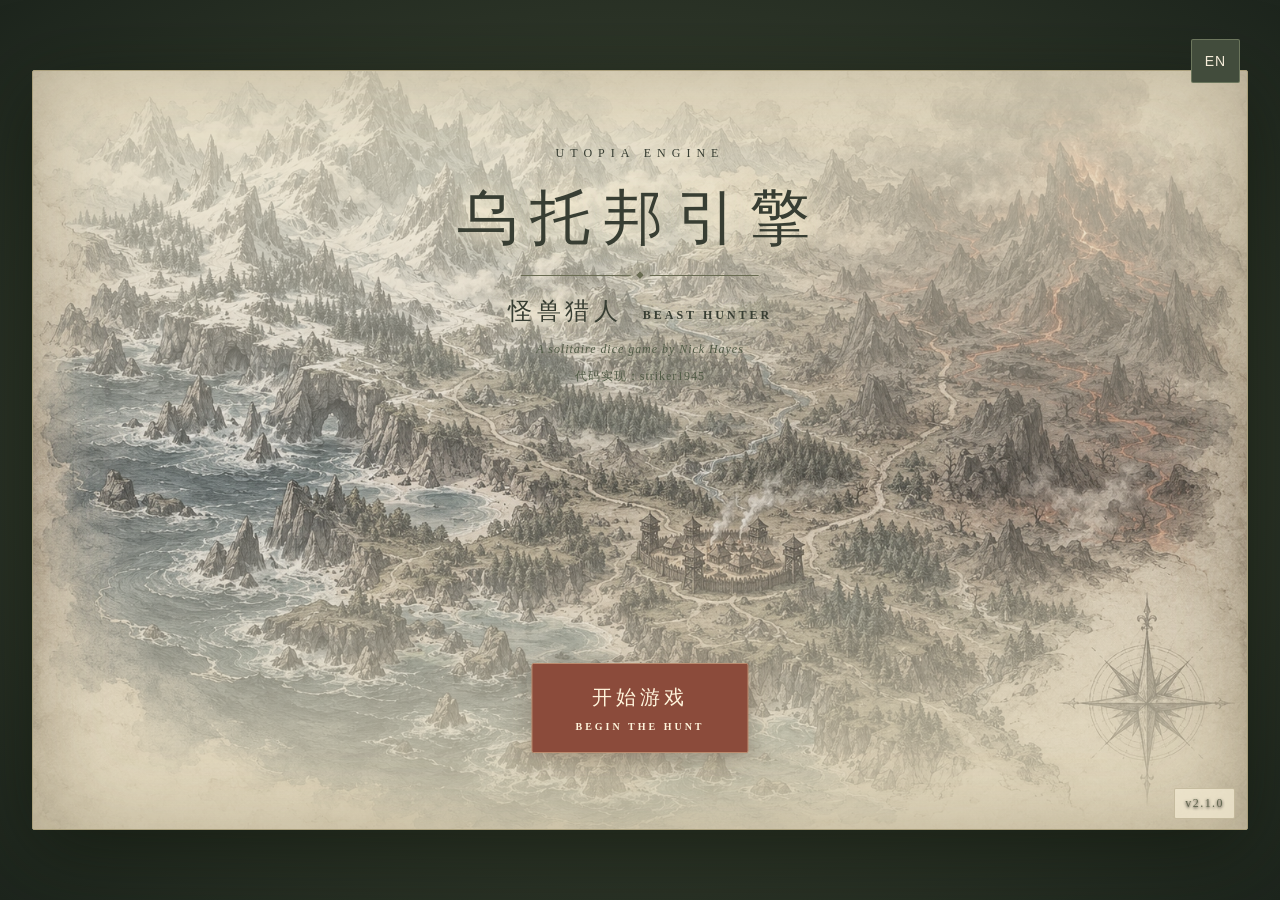
==== commit 01df04c6: "Release v2.1.0: illustrated scenes, carried inventory and combat loot" ====
--- a/index.html
+++ b/index.html
@@ -9,6 +9,11 @@
   <link rel="stylesheet" href="css/components.css">
   <link rel="stylesheet" href="css/atlas-tokens.css">
   <link rel="stylesheet" href="css/atlas.css">
+  <link rel="stylesheet" href="css/forge.css">
+  <link rel="stylesheet" href="css/craft.css">
+  <link rel="stylesheet" href="css/search.css">
+  <link rel="stylesheet" href="css/loadout.css">
+  <link rel="stylesheet" href="css/combat-loot.css">
   <script>
     (function () {
       const root = document.documentElement;
@@ -328,6 +333,7 @@
 <script src="js/debug.js"></script>
 <script src="js/village.js"></script>
 <script src="js/tutorial.js"></script>
+<script src="js/loadout.js"></script>
 <script src="js/atlas.js"></script>
 
 </body>
--- a/css/atlas-tokens.css
+++ b/css/atlas-tokens.css
@@ -18,6 +18,8 @@
   --atlas-on-action: #fff4dc;
   --atlas-danger: #873c30;
   --atlas-success: #526344;
+  --atlas-health-remaining: #159e52;
+  --atlas-health-lost: #dc302b;
   --atlas-refined: #76603a;
   --atlas-disabled: #c8bea4;
   --atlas-focus: #8b4b3b;
--- a/css/atlas.css
+++ b/css/atlas.css
@@ -827,6 +827,32 @@
   gap:5px
 }
 
+.atlas-current-events {
+  min-width:0;
+  margin-bottom:15px;
+  border-bottom:1px solid var(--atlas-rule);
+  scroll-margin-top:16px
+}
+
+.atlas-event-heading {
+  display:flex;
+  flex-wrap:wrap;
+  align-items:baseline;
+  gap:4px 12px;
+  margin:14px 0 10px
+}
+
+.atlas-event-heading h2 {
+  margin:0;
+  font:16px/1.5 var(--atlas-font-title);
+  color:var(--atlas-ink)
+}
+
+.atlas-event-heading>span {
+  font-size:12px;
+  color:var(--atlas-ink-secondary)
+}
+
 .atlas-ui .region-events-empty {
   font-size:12px;
   color:var(--atlas-ink-muted);
@@ -2668,7 +2694,7 @@
     max-height:none;
     overflow:visible;
     display:grid;
-    grid-template-columns:1fr 1.2fr;
+    grid-template-columns:minmax(0,1fr);
     gap:0 22px;
     position:relative
   }
@@ -2679,11 +2705,11 @@
   }
 
   .atlas-dossier-beast {
-    grid-column:1;
-    grid-row:2;
-    flex-direction:column;
-    text-align:center;
-    gap:5px;
+    grid-column:1/-1;
+    grid-row:3;
+    flex-direction:row;
+    text-align:left;
+    gap:16px;
     align-self:start;
     border-bottom:0;
     margin:0;
@@ -2691,8 +2717,9 @@
   }
 
   .atlas-dossier-beast>img {
-    width:100%;
-    height:180px
+    width:110px;
+    height:130px;
+    flex-shrink:0
   }
 
   .atlas-dossier-beast strong {
@@ -2709,9 +2736,35 @@
   }
 
   .atlas-ui #atlas-regions-host {
-    grid-column:2;
-    grid-row:2;
+    grid-column:1/-1;
+    grid-row:4;
     min-width:0
+  }
+
+  .atlas-current-events {
+    grid-column:1/-1;
+    grid-row:2
+  }
+
+  .atlas-event-heading {
+    margin-top:0
+  }
+
+  .atlas-ui .region-events {
+    flex-direction:column
+  }
+
+  .atlas-ui .region-event-tag {
+    display:grid;
+    grid-template-columns:max-content minmax(0,1fr);
+    gap:6px 12px;
+    font-size:14px;
+    line-height:1.5
+  }
+
+  .atlas-ui .region-event-tag small {
+    font-size:13px;
+    overflow-wrap:anywhere
   }
 
   .atlas-ui .region-title {
@@ -2732,11 +2785,11 @@
   }
 
   .atlas-ui .region-approach {
-    display:none
+    display:block
   }
 
   .atlas-ui .search-boxes {
-    grid-template-columns:repeat(2,minmax(0,1fr));
+    grid-template-columns:repeat(3,minmax(0,1fr));
     gap:8px
   }
 
@@ -2922,6 +2975,7 @@
     padding:10px 5px;
     min-height:44px;
     word-break:normal;
+    overflow-wrap:anywhere;
     line-height:1.4
   }
 
@@ -3286,11 +3340,11 @@
   .atlas-dossier {
     padding:21px 18px;
     gap:0 16px;
-    grid-template-columns:.9fr 1.2fr
+    grid-template-columns:minmax(0,1fr)
   }
 
   .atlas-dossier-beast>img {
-    height:155px
+    height:130px
   }
 
   .atlas-dossier-beast strong {
@@ -3801,7 +3855,7 @@
 .supply-port { display: none; position: absolute; top: 50%; width: 8px; height: 8px; border: 1px solid var(--atlas-ink-secondary); border-radius: 50%; background: var(--atlas-paper); transform: translateY(-50%); pointer-events: none; }
 .supply-stock-count, .supply-source-region, .supply-recipe-inputs { display: none; }
 .supply-mobile-guide { display: none; }
-.supply-target-button { border: 0; padding: 0; background: none; color: inherit; font: inherit; text-align: left; cursor: pointer; }
+.supply-target-button { border: 0; padding: 0; min-width: 0; max-width: 100%; background: none; color: inherit; font: inherit; text-align: left; overflow-wrap: anywhere; cursor: pointer; }
 .supply-target-button:hover { text-decoration: underline; text-underline-offset: 5px; }
 .material-item[role="button"] { cursor: pointer; }
 .material-item[role="button"]:focus-visible, .supply-target-button:focus-visible, .supply-ingredient:focus-visible, .supply-view-switch button:focus-visible, .supply-reset:focus-visible { outline: 2px solid var(--atlas-action); outline-offset: 3px; }
@@ -3929,9 +3983,10 @@
 .atlas-ui #atlas-stores-page[data-stores-view="ledger"] .material-group { margin: 8px 0; }
 .atlas-ui #atlas-stores-page[data-stores-view="ledger"] .material-item { min-height: 42px; padding: 7px 10px; gap: 6px; }
 .atlas-ui #atlas-stores-page[data-stores-view="ledger"] .crafted-item { padding: 10px; }
-.atlas-ui #atlas-stores-page[data-stores-view="ledger"] .crafted-item-name { font-size: 16px; }
+.atlas-ui #atlas-stores-page[data-stores-view="ledger"] .crafted-item-name { min-width: 0; flex-wrap: wrap; font-size: 16px; }
 .atlas-ui #atlas-stores-page[data-stores-view="ledger"] .crafted-item-effect { font-size: 12px; line-height: 1.5; }
 .atlas-ui #atlas-stores-page[data-stores-view="ledger"] .crafted-panel { margin-top: 16px; }
+.atlas-ui #atlas-stores-page[data-stores-view="ledger"] .supply-equipment .crafted-item-actions .btn { flex-basis: 100%; }
 
 @media (max-width: 1199px) {
   #atlas-stores-page { padding-inline: 16px; }
@@ -3967,27 +4022,58 @@
   #atlas-stores-page .supply-view-switch button, #atlas-stores-page .supply-reset { min-height: 44px; }
   .atlas-ui #atlas-stores-page[data-stores-view="relations"] .crafted-item-actions .btn { min-height: 44px; min-width: 58px; font-size: 12px; }
 }
+/* Shared compact top bars keep navigation between the four pages stable. */
 @media (max-width: 760px) {
-  .atlas-ui:has(.atlas-workspace[data-page="stores"]) .atlas-header { min-height: 0; padding: 8px 70px 8px 14px; gap: 6px; }
-  .atlas-ui:has(.atlas-workspace[data-page="stores"]) .atlas-brand { min-height: 44px; gap: 9px; }
-  .atlas-ui:lang(en):has(.atlas-workspace[data-page="stores"]) .atlas-brand h1 { font-size: 18px; letter-spacing: 1px; }
-  .atlas-ui:has(.atlas-workspace[data-page="stores"]) .atlas-brand h1 { margin-top: 2px; font-size: 21px; line-height: 1.25; }
-  .atlas-ui:has(.atlas-workspace[data-page="stores"]) .atlas-brand > .atlas-icon { width: 26px; height: 26px; }
-  .atlas-ui:has(.atlas-workspace[data-page="stores"]) .time-day { min-height: 25px; }
-  .atlas-ui:has(.atlas-workspace[data-page="stores"]) .top-bar { padding: 7px 14px; gap: 8px; }
-  .atlas-ui:has(.atlas-workspace[data-page="stores"]) .top-bar .stat-group { gap: 2px; }
-  .atlas-ui:has(.atlas-workspace[data-page="stores"]) .stat-label { font-size: 11px; }
-  .atlas-ui:has(.atlas-workspace[data-page="stores"]) #hp-text,
-  .atlas-ui:has(.atlas-workspace[data-page="stores"]) #doubt-text,
-  .atlas-ui:has(.atlas-workspace[data-page="stores"]) #dp-value,
-  .atlas-ui:has(.atlas-workspace[data-page="stores"]) #day-display { font-size: 18px !important; }
-  .atlas-ui:has(.atlas-workspace[data-page="stores"]) .atlas-nav > button { min-height: 44px; }
-  .atlas-ui:has(.atlas-workspace[data-page="stores"]) .language-toggle { top: 10px; right: 14px; }
+  .atlas-ui .atlas-header { min-height: 0; padding: 8px 70px 8px 14px; gap: 6px; }
+  .atlas-ui .atlas-brand { min-height: 44px; gap: 9px; }
+  .atlas-ui:lang(en) .atlas-brand h1 { font-size: 18px; letter-spacing: 1px; }
+  .atlas-ui .atlas-brand h1 { margin-top: 2px; font-size: 21px; line-height: 1.25; }
+  .atlas-ui .atlas-brand > .atlas-icon { width: 26px; height: 26px; }
+  .atlas-ui .time-day { min-height: 25px; }
+  .atlas-ui .top-bar { padding: 7px 14px; gap: 8px; }
+  .atlas-ui .top-bar .stat-group { gap: 2px; }
+  .atlas-ui .stat-label { font-size: 11px; }
+  .atlas-ui #hp-text,
+  .atlas-ui #doubt-text,
+  .atlas-ui #dp-value,
+  .atlas-ui #day-display { font-size: 18px !important; }
+  .atlas-ui .atlas-nav > button { min-height: 44px; }
+  .atlas-ui .language-toggle { top: 10px; right: 14px; }
 }
 @media (min-width: 761px) {
-  .atlas-ui:has(.atlas-workspace[data-page="stores"]) .atlas-header { padding-block: 12px; min-height: 88px; }
-  .atlas-ui:has(.atlas-workspace[data-page="stores"]) .atlas-brand h1 { font-size: 24px; }
-  .atlas-ui:has(.atlas-workspace[data-page="stores"]) .atlas-brand > .atlas-icon { width: 36px; height: 36px; }
+  .atlas-ui .atlas-header { padding-block: 12px; min-height: 88px; }
+  .atlas-ui .atlas-brand h1 { font-size: 24px; }
+  .atlas-ui .atlas-brand > .atlas-icon { width: 36px; height: 36px; }
+}
+
+/* The middle layout uses the tablet's width for the map, then two columns for
+   the dossier. A narrow desktop-style map was losing most of its geography. */
+@media (min-width: 761px) and (max-width: 1000px) {
+  .atlas-workspace { order: 3; grid-template-columns: minmax(0, 1fr); min-height: 0; }
+  .atlas-nav { flex-direction: row; justify-content: space-around; gap: 0; padding: 0; border-right: 0; border-bottom: 1px solid var(--atlas-rule); }
+  .atlas-nav > button { flex: 1; flex-direction: row; gap: 8px; min-height: 48px; }
+  .atlas-nav > button[aria-pressed="true"]:before { top: auto; bottom: 0; left: 18px; right: 18px; width: auto; height: 2px; }
+  .atlas-map { height: 500px; min-height: 500px; }
+  .atlas-map-legend { right: auto; max-width: 40%; }
+  .atlas-page { grid-column: 1/-1; }
+  .atlas-ui .top-bar { order: 1; border-top: 0; border-bottom: 1px solid var(--atlas-rule); }
+  .atlas-ui #onboarding-invitation { order: 2; }
+  .atlas-dossier { display: grid; grid-template-columns: minmax(180px, .7fr) minmax(0, 1fr); gap: 0 28px; max-height: none; overflow: visible; border-left: 0; border-top: 1px solid var(--atlas-rule); padding: 24px; }
+  .atlas-dossier-label { grid-column: 1/-1; }
+  .atlas-current-events { grid-column: 1/-1; grid-row: 2; }
+  .atlas-dossier-beast { grid-column: 1; grid-row: 3; flex-direction: column; align-self: start; text-align: center; border-bottom: 0; }
+  .atlas-dossier-beast > img { width: 100%; height: 200px; }
+  .atlas-ui #atlas-regions-host { grid-column: 2; grid-row: 3; min-width: 0; }
+  .atlas-search-action { grid-column: 1/-1; }
+}
+
+@media (pointer: coarse) {
+  .atlas-ui #atlas-stores-page[data-stores-view] .supply-view-switch button,
+  .atlas-ui #atlas-stores-page[data-stores-view] .supply-reset,
+  .atlas-ui #atlas-stores-page[data-stores-view] .supply-target-button,
+  .atlas-ui #atlas-stores-page[data-stores-view] .supply-ingredient,
+  .atlas-ui #atlas-stores-page[data-stores-view] .crafted-item-actions .btn,
+  .atlas-ui #atlas-stores-page[data-stores-view] .material-item { min-width: 44px; min-height: 44px; }
 }
 
 /* Developer workshop: fixed navigation and feedback around a stable editor. */
@@ -4205,6 +4291,10 @@
 .village-building[aria-pressed="true"] .village-building-label { color: var(--atlas-on-selected); border-color: var(--atlas-selected); background: var(--atlas-selected); }
 .village-building[aria-pressed="true"] .village-building-label small { color: #e8e2c8; }
 .village-tower[data-state="destroyed"] .village-building-label, .village-tower.has-faults .village-building-label { border-bottom: 2px solid var(--atlas-danger); }
+.village-tower-health { --tower-health-size: clamp(8.4px, .75vw, 10.8px); position: absolute; top: 5%; left: calc(100% - 4px); display: grid; grid-template-columns: var(--tower-health-size); gap: 3px; pointer-events: none; }
+.village-tower-health-cell { width: var(--tower-health-size); height: var(--tower-health-size); border: 1px solid var(--atlas-paper-raised); border-radius: 2.4px; background: var(--atlas-disabled); }
+.village-tower-health-cell.remaining { background: var(--atlas-health-remaining); }
+.village-tower-health-cell.lost { background: var(--atlas-health-lost); }
 .village-totem-mark { display: none; position: absolute; top: 7%; right: 4%; width: 25px; height: 25px; border: 1px solid var(--atlas-refined); border-radius: 50%; background: #f0e5bd; color: var(--atlas-refined); }
 .village-totem-mark .atlas-icon { width: 19px; height: 19px; }
 .village-tower.has-totem .village-totem-mark { display: grid; place-items: center; }
--- a/css/forge.css
+++ b/css/forge.css
@@ -0,0 +1,172 @@
+/* The smith's table extends the atlas paper, dice and cell components. */
+.atlas-ui .modal-content:has(.forge-workbench) {
+  width: min(100%, var(--atlas-sheet-encounter));
+  max-width: var(--atlas-sheet-encounter);
+  padding: 0 20px 14px;
+}
+.modal-content:has(.forge-workbench) > .atlas-sheet-meta { margin: 0 -20px; padding: 8px 20px; }
+.atlas-ui .modal-content:has(.forge-workbench) .modal-title {
+  padding: 10px 0;
+  margin-bottom: 8px;
+  font-size: 23px;
+  line-height: 1.3;
+}
+.modal-content:has(.forge-workbench) .modal-title::before { display: none; }
+.atlas-ui .forge-panel { display: flex; flex-direction: column; gap: 8px; }
+.forge-panel > .atlas-roll-info { text-align: left; }
+.forge-panel > .atlas-roll-info > summary { text-align: center; min-height: 28px; }
+.forge-panel .atlas-roll-info-body { line-height: 1.8; }
+.forge-workbench {
+  position: relative;
+  isolation: isolate;
+  height: clamp(400px, calc(100dvh - 272px), 560px);
+  width: 100%;
+  background: var(--atlas-paper-inset);
+  text-align: center;
+}
+.forge-workbench-art { position: absolute; inset: 0; z-index: -1; pointer-events: none; }
+.forge-workbench-art img { display: block; width: 100%; height: 100%; object-fit: fill; }
+.forge-workspace {
+  position: absolute;
+  inset: 24% 17% 15% 20%;
+  display: grid;
+  grid-template-columns: minmax(180px, 1fr) auto;
+  grid-template-rows: auto auto 1fr auto;
+  align-items: center;
+  gap: 4px 18px;
+  min-width: 0;
+  color: var(--atlas-ink);
+}
+.forge-workbench-status {
+  grid-column: 1 / -1;
+  display: flex;
+  justify-content: space-between;
+  gap: 12px;
+  padding: 0 8% 6px 16%;
+  border-bottom: 1px solid var(--atlas-rule);
+  font-size: 12px;
+  line-height: 1.5;
+}
+.forge-workbench-status b { font-variant-numeric: tabular-nums; }
+.atlas-ui .forge-turn-instruction {
+  grid-column: 1 / -1;
+  margin: 0;
+  min-height: 26px;
+  font-size: 14px;
+  line-height: 1.6;
+  align-content: center;
+}
+.forge-tools { min-width: 0; }
+.atlas-ui .forge-workbench #forge-dice { margin: 0; }
+.atlas-ui .forge-workbench .dp-roll-panel {
+  grid-template-columns: auto auto;
+  gap: 8px 12px;
+  border: 0;
+  background: transparent;
+  padding: 0;
+}
+.atlas-ui .forge-workbench .dp-roll-panel > .btn { grid-column: 1 / -1; grid-row: 2; min-height: 44px; padding: 7px 10px; }
+.forge-workbench .forge-refining-field { margin: 0; }
+.atlas-ui .forge-workbench .forge-box { padding: 8px; border: 0; }
+.forge-workbench .forge-box-title { display: flex; justify-content: center; align-items: baseline; gap: 8px; margin-bottom: 4px; font-size: 14px; line-height: 1.3; font-family: var(--atlas-font-title); white-space: nowrap; }
+.forge-box-title small { font: 12px var(--atlas-font-body); color: var(--atlas-ink-secondary); }
+.forge-workbench .forge-box-row { grid-template-columns: 32px repeat(3, 44px); gap: 5px; margin-top: 5px; }
+.atlas-ui .forge-workbench .forge-cell { font-size: 20px; background: var(--atlas-paper-raised); border-color: var(--atlas-ink-muted); }
+.atlas-ui .forge-workbench .forge-cell.filled { background: var(--atlas-paper-inset); }
+.atlas-ui .forge-workbench .forge-result-row .forge-cell { border-radius: 50%; background: transparent; font-size: 16px; }
+.atlas-ui .forge-workbench .forge-result-row .forge-cell.filled { color: var(--atlas-success); border-color: var(--atlas-success); background: var(--atlas-paper-raised); }
+.atlas-ui .forge-workbench .forge-drop-target { background: var(--atlas-paper-raised); border-color: var(--atlas-action); border-style: dashed; }
+.atlas-ui .forge-workbench .forge-cell:disabled:hover { background: var(--atlas-paper-raised); border-color: var(--atlas-ink-muted); }
+.atlas-ui .forge-workbench .forge-cell.filled:disabled:hover { background: var(--atlas-paper-inset); }
+.forge-workbench .forge-placement-hint { display: flex; flex-direction: column; align-items: center; gap: 4px; margin-top: 8px; font-size: 12px; line-height: 1.5; }
+.atlas-ui .forge-workbench .forge-placement-hint .btn { min-height: 44px; padding: 6px 12px; font-size: 12px; }
+.forge-quality-guide {
+  grid-column: 1 / -1;
+  display: flex;
+  justify-content: center;
+  flex-wrap: wrap;
+  gap: 6px 20px;
+  padding-top: 6px;
+  border-top: 1px solid var(--atlas-rule);
+  font-size: 12px;
+  line-height: 1.6;
+}
+.forge-quality-guide b { font-family: var(--atlas-font-number); font-size: 16px; margin-right: 3px; }
+.forge-quality-guide span:first-child { color: var(--atlas-refined); }
+.forge-quality-guide span:last-child { color: var(--atlas-danger); }
+.atlas-ui .modal-content:has(.forge-workbench) > .confirm-actions {
+  position: static;
+  margin: 10px -20px -14px;
+  padding: 8px 20px;
+}
+.forge-workbench[data-forge-stage="selection"] .forge-workspace,
+.forge-workbench[data-forge-stage="settlement"] .forge-workspace,
+.forge-workbench[data-forge-stage="complete"] .forge-workspace {
+  display: flex;
+  flex-direction: column;
+  justify-content: center;
+  gap: 10px;
+}
+.atlas-ui .forge-selection-intro, .atlas-ui .forge-day-cost { margin: 0; font-size: 13px; }
+.forge-equipment-choices { display: flex; flex-direction: column; gap: 8px; width: min(100%, 440px); }
+.atlas-ui .forge-equipment-choice {
+  display: flex;
+  align-items: center;
+  justify-content: space-between;
+  flex-wrap: wrap;
+  gap: 2px 12px;
+  width: 100%;
+  min-height: 58px;
+  padding: 10px 14px;
+  text-align: left;
+  background: var(--atlas-paper-raised);
+}
+.forge-equipment-choice strong { font-family: var(--atlas-font-title); font-size: 17px; font-weight: 600; }
+.forge-equipment-choice span { font-size: 12px; }
+.forge-equipment-choice:disabled { opacity: 1; color: var(--atlas-ink-muted); background: var(--atlas-paper-inset); }
+.forge-settlement-heading { font: 20px var(--atlas-font-title); }
+.forge-settlement-heading b { font: 32px var(--atlas-font-number); }
+.atlas-ui .forge-settlement-note { margin: 0; font-size: 12px; }
+.forge-workbench[data-forge-stage="settlement"] { height: clamp(300px, calc(100dvh - 340px), 400px); }
+.forge-settlement-material { text-align: center; font-size: 13px; }
+.forge-spend-options { display: flex; flex-wrap: wrap; justify-content: center; gap: 8px; }
+.atlas-ui .forge-spend-options .btn { flex: 1 1 260px; min-height: 44px; font-size: 13px; }
+.forge-finished-name { font: 30px var(--atlas-font-title); }
+.forge-finished-result { font: 22px var(--atlas-font-title); }
+.forge-workbench:has(.atlas-art-missing) .forge-workspace { background: var(--atlas-paper-raised); padding: 8px; }
+.forge-workbench button:focus-visible { outline: 2px solid var(--atlas-focus); outline-offset: 3px; }
+@media (min-width: 561px) and (max-width: 900px) {
+  .forge-workspace { inset: 23% 13% 15% 15%; column-gap: 8px; }
+  .atlas-ui .forge-turn-instruction { font-size: 12px; }
+}
+@media (max-width: 760px) {
+  .atlas-ui .modal-content:has(.forge-workbench) { padding: 0 12px 10px; }
+  .modal-content:has(.forge-workbench) > .atlas-sheet-meta { margin: 0 -12px; padding: 7px 12px; }
+  .atlas-ui .modal-content:has(.forge-workbench) .modal-title { font-size: 20px; padding: 8px 0; margin-bottom: 4px; }
+  .atlas-ui .modal-content:has(.forge-workbench) > .confirm-actions { margin: 8px -12px -10px; padding: 8px 12px; }
+}
+@media (max-width: 560px) {
+  .forge-workbench { height: clamp(480px, calc(100dvh - 210px), 530px); }
+  .forge-workspace { inset: 20% 8% 9%; grid-template-columns: minmax(0, 1fr); grid-template-rows: auto auto 100px auto auto; gap: 4px; }
+  .forge-workbench-status { padding: 0 2px 4px; gap: 6px; }
+  /* Keep small labels readable where the illustrated paper edge is irregular. */
+  .forge-workbench-status, .forge-quality-guide { background: var(--atlas-paper-raised); }
+  .atlas-ui .forge-turn-instruction { font-size: 12px; min-height: 36px; line-height: 1.5; }
+  .forge-tools { align-content: center; height: 100px; }
+  .atlas-ui .forge-workbench .dp-roll-panel { grid-template-columns: minmax(0, 1fr) 68px; gap: 8px; }
+  .forge-workbench .dp-die-control { grid-column: 1; display: flex; flex-direction: row; justify-content: center; gap: 6px; }
+  .forge-workbench .dp-mod-controls { margin: 0; }
+  .atlas-ui .forge-workbench .dp-roll-panel > .btn { grid-column: 2; grid-row: 1 / 3; align-self: stretch; min-width: 0; padding: 4px; }
+  .forge-workbench .forge-refining-field { justify-self: center; }
+  .atlas-ui .forge-workbench .forge-box { padding: 0; }
+  .forge-workbench .forge-box-row { margin-top: 4px; gap: 4px; }
+  .forge-quality-guide { display: grid; grid-template-columns: repeat(3, minmax(0, 1fr)); gap: 4px; padding-top: 4px; line-height: 1.3; }
+  .forge-quality-guide b { display: block; margin: 0; line-height: 1.2; }
+  .atlas-ui .forge-equipment-choice { min-height: 70px; padding: 8px 10px; }
+  .forge-equipment-choice strong { font-size: 16px; }
+  .forge-workbench[data-forge-stage="settlement"] { height: 284px; }
+  .forge-workbench[data-forge-stage="settlement"] .forge-workspace { inset: 22% 8% 10%; }
+  .forge-workbench[data-forge-stage="selection"], .forge-workbench[data-forge-stage="complete"] { height: 460px; }
+  .forge-workbench[data-forge-stage="settlement"] .forge-workspace { gap: 6px; }
+  .forge-finished-name { font-size: 26px; }
+}
--- a/css/craft.css
+++ b/css/craft.css
@@ -0,0 +1,86 @@
+/* A recipe parchment on the artisan's curved wooden table. */
+.atlas-ui .modal-content:has(.craft-panel) { width: min(100%, 1060px); max-width: 1060px; padding: 0 20px 14px; }
+.modal-content:has(.craft-panel) > .atlas-sheet-meta { margin: 0 -20px; padding: 8px 20px; }
+.atlas-ui .modal-content:has(.craft-panel) .modal-title { padding: 10px 0; margin-bottom: 10px; font-size: 23px; line-height: 1.3; }
+.modal-content:has(.craft-panel) .modal-title::before { display: none; }
+.craft-panel { display: grid; grid-template-columns: 178px minmax(0, 1fr); gap: 16px; }
+.craft-recipes { display: flex; flex-direction: column; gap: 4px; min-width: 0; }
+.atlas-ui .craft-recipe { display: flex; align-items: center; gap: 8px; width: 100%; min-height: 58px; padding: 5px 8px; border: 1px solid transparent; border-bottom-color: var(--atlas-rule); border-radius: 2px; background: transparent; text-align: left; color: var(--atlas-ink); cursor: pointer; }
+.craft-recipe .loadout-art { width: 38px; height: 38px; flex: 0 0 38px; }
+.craft-recipe > span:last-child { display: flex; flex-direction: column; min-width: 0; gap: 3px; }
+.craft-recipe strong { font: 16px var(--atlas-font-title); }
+.craft-recipe small { font: 11px var(--atlas-font-body); color: var(--atlas-ink-secondary); }
+.atlas-ui .craft-recipe:hover { background: var(--atlas-paper-raised); }
+.atlas-ui .craft-recipe.is-selected { border-color: var(--atlas-ink-muted); background: var(--atlas-paper-raised); box-shadow: inset 3px 0 var(--atlas-action); }
+.craft-recipe:focus-visible { outline: 2px solid var(--atlas-action); outline-offset: 1px; }
+.craft-main { min-width: 0; }
+.craft-summary { margin-bottom: 8px; }
+.craft-summary > div { display: flex; flex-wrap: wrap; gap: 4px 12px; align-items: baseline; }
+.craft-summary h2 { margin: 0; font: 21px var(--atlas-font-title); color: var(--atlas-ink); }
+.craft-result-status { color: var(--atlas-ink-secondary); font-size: 12px; }
+.craft-result-status.is-success { color: var(--atlas-success); font-weight: 600; }
+.atlas-ui .craft-summary p { margin: 5px 0 0; min-height: 38px; font-size: 13px; line-height: 1.5; color: var(--atlas-ink-secondary); }
+.craft-workbench { position: relative; isolation: isolate; height: clamp(360px, calc(100dvh - 300px), 480px); background: var(--atlas-paper-inset); }
+.craft-workbench-art { position: absolute; inset: 0; z-index: -1; pointer-events: none; }
+.craft-workbench-art img { display: block; width: 100%; height: 100%; object-fit: fill; }
+.craft-workspace { position: absolute; inset: 24% 20% 22% 23%; display: flex; flex-direction: column; justify-content: center; align-items: center; gap: 12px; color: var(--atlas-ink); text-align: center; }
+.craft-formula { display: grid; grid-template-columns: minmax(0, 1fr) 18px minmax(0, 1fr) 20px minmax(0, 1.05fr); align-items: center; gap: 5px; width: 100%; flex-shrink: 0; }
+.craft-ingredient { display: flex; flex-direction: column; justify-content: center; gap: 6px; min-height: 98px; padding: 7px 3px; border: 1px solid var(--atlas-ink-muted); background: #f2ecd9d9; }
+.craft-ingredient small { font-size: 11px; line-height: 1.25; color: var(--atlas-ink-secondary); }
+.craft-ingredient strong { font: 16px/1.25 var(--atlas-font-title); overflow-wrap: anywhere; }
+.craft-stock { font: 15px/1.2 var(--atlas-font-number); white-space: nowrap; }
+.craft-stock b { font-size: 21px; font-weight: 400; }
+.craft-ingredient.is-missing { border-style: dashed; border-color: var(--atlas-danger); }
+.craft-ingredient.is-missing .craft-stock { color: var(--atlas-danger); }
+.craft-operator, .craft-arrow { font: 22px var(--atlas-font-number); pointer-events: none; }
+.craft-product { display: flex; flex-direction: column; align-items: center; gap: 3px; min-width: 0; padding: 4px; border: 1px solid var(--atlas-rule); border-radius: 50% 50% 4px 4px; background: #e4ddc780; }
+.craft-product .loadout-art { width: 68px; height: 68px; max-width: 100%; }
+.craft-product > span:last-child { font-size: 11px; line-height: 1.25; }
+.craft-product.is-owned { border-color: var(--atlas-success); }
+.atlas-ui .craft-count-guide, .atlas-ui .craft-day-note { margin: 0; font-size: 11px; line-height: 1.4; color: var(--atlas-ink-secondary); }
+.craft-count-guide { display: block; text-align: right; }
+.confirm-actions .craft-day-note { margin-right: auto; align-self: center; }
+.atlas-ui .craft-stamp { flex-shrink: 0; min-height: 44px; min-width: 112px; padding: 7px 16px; border: 3px double var(--atlas-on-action); outline: 1px solid var(--atlas-action); font: 17px var(--atlas-font-title); }
+.atlas-ui .craft-stamp:disabled { opacity: 1; border-color: var(--atlas-paper-raised); outline-color: var(--atlas-rule); background: var(--atlas-paper-inset); color: var(--atlas-ink-secondary); cursor: default; }
+.atlas-ui .modal-content:has(.craft-panel) > .confirm-actions { position: sticky; bottom: -14px; z-index: 2; margin: 10px -20px -14px; padding: 8px 20px; background: var(--atlas-paper); }
+.craft-workbench:has(.atlas-art-missing) { background: var(--atlas-paper-raised); border: 1px solid var(--atlas-rule); }
+.loadout-art-missing .craft-product .loadout-art { display: block; background: none; height: 32px; }
+@media (max-width: 900px) {
+  .craft-panel { grid-template-columns: minmax(0, 1fr); gap: 10px; }
+  .craft-recipes { position: relative; flex-direction: row; overflow-x: auto; padding: 2px 1px 5px; scroll-padding: 3px; }
+  .atlas-ui .craft-recipe { flex: 0 0 130px; width: 130px; min-height: 54px; }
+  .craft-recipe strong { font-size: 15px; }
+  .craft-recipe small { font-size: 10px; }
+  .craft-workbench { height: clamp(320px, calc(100dvh - 370px), 460px); }
+}
+@media (max-width: 760px) {
+  .craft-formula { grid-template-columns: minmax(0, 1fr) 12px minmax(0, 1fr) 14px minmax(0, 1.05fr); gap: 4px; }
+  .craft-ingredient { min-height: 86px; gap: 4px; }
+  .craft-ingredient strong { font-size: 14px; }
+  .craft-ingredient small { font-size: 10px; }
+  .craft-product .loadout-art { width: 56px; height: 56px; }
+  .craft-operator, .craft-arrow { font-size: 18px; }
+}
+@media (max-width: 560px) {
+  .atlas-ui .modal-content:has(.craft-panel) { padding: 0 10px 10px; }
+  .modal-content:has(.craft-panel) > .atlas-sheet-meta { margin: 0 -10px; padding: 7px 10px; }
+  .atlas-ui .modal-content:has(.craft-panel) .modal-title { padding: 8px 0; margin-bottom: 5px; font-size: 21px; }
+  .craft-panel { gap: 6px; }
+  .craft-summary { margin-bottom: 4px; }
+  .craft-summary h2 { font-size: 19px; }
+  .atlas-ui .craft-summary p { min-height: 0; font-size: 12px; }
+  .craft-workbench { height: 400px; }
+  .craft-workspace { inset: 23% 17% 20% 21%; gap: 8px; }
+  .craft-formula { grid-template-columns: minmax(0, 1fr) 14px minmax(0, 1fr); gap: 2px 4px; }
+  .craft-ingredient { min-height: 76px; padding: 4px 2px; gap: 3px; }
+  .craft-ingredient strong { font-size: 13px; }
+  .craft-stock { font-size: 13px; }
+  .craft-stock b { font-size: 18px; }
+  .craft-arrow { grid-column: 1 / -1; font-size: 16px; line-height: 1; }
+  .craft-arrow > span { display: inline-block; transform: rotate(90deg); }
+  .craft-product { grid-column: 1 / -1; justify-self: center; flex-direction: row; border-radius: 3px; width: 106px; gap: 4px; padding: 2px; }
+  .craft-product .loadout-art { width: 48px; height: 48px; flex: 0 0 48px; }
+  .atlas-ui .craft-stamp { min-height: 44px; min-width: 106px; font-size: 16px; padding: 5px 10px; }
+  .atlas-ui .craft-count-guide { font-size: 10px; }
+  .atlas-ui .modal-content:has(.craft-panel) > .confirm-actions { bottom: -10px; margin: 8px -10px -10px; padding: 7px 10px; }
+}
--- a/css/search.css
+++ b/css/search.css
@@ -0,0 +1,51 @@
+/* Regional terrain remains visible around a quiet, readable search clearing. */
+.atlas-ui .modal-content:has(.search-terrain) { width: min(100%, 1080px); max-width: 1080px; }
+.atlas-ui .modal-content:has(.search-terrain) .modal-title { margin-bottom: 6px; padding: 10px 0; }
+.search-terrain { position: relative; isolation: isolate; height: clamp(370px, calc(100dvh - 290px), 540px); background: var(--atlas-paper-raised); }
+.search-terrain-art { position: absolute; inset: 0; z-index: -1; pointer-events: none; }
+.search-terrain-art img { display: block; width: 100%; height: 100%; object-fit: fill; }
+.search-workspace { position: absolute; inset: 28% 17% 18%; display: grid; grid-template-columns: minmax(0, 1fr) minmax(0, 1fr); grid-template-rows: auto 1fr; align-items: center; gap: 10px 24px; min-width: 0; color: var(--atlas-ink); }
+.search-workspace .atlas-roll-progress { grid-column: 1 / -1; justify-self: center; margin: 0; padding: 3px 10px; background: #f2ecd9e8; font-size: 12px; line-height: 1.5; }
+.atlas-ui .search-terrain #search-dice { min-width: 0; margin: 0; }
+.atlas-ui .search-terrain .dp-roll-panel { grid-template-columns: auto auto; padding: 0; gap: 8px 12px; background: none; border: 0; }
+.search-terrain .dp-roll-panel > .btn { grid-column: 1 / -1; grid-row: 2; min-height: 44px; padding: 7px 8px; }
+.search-terrain .dp-die-control { padding: 4px; background: #f2ecd9d9; }
+.search-terrain #search-placement { min-width: 0; margin: 0 !important; text-align: center; }
+.search-terrain #search-placement > div:first-child:not(.search-placement-grid) { margin-top: 0 !important; padding: 3px; font-size: 12px !important; line-height: 1.5; background: #f2ecd9e8; }
+.search-terrain .search-placement-grid { margin-top: 7px; gap: 8px; }
+.search-terrain .search-resting-grid { margin: 0; }
+.search-terrain .search-placement-row { grid-template-columns: 90px auto; gap: 8px; }
+.search-terrain .search-placement-label { padding: 4px; font-size: 11px; background: #f2ecd9e8; color: var(--atlas-ink-secondary); }
+.atlas-ui .search-terrain #search-placement .btn { background: var(--atlas-paper-raised); border-color: var(--atlas-ink-muted); font: 22px var(--atlas-font-number); }
+.atlas-ui .search-terrain #search-placement .btn:disabled { opacity: 1; color: var(--atlas-ink-secondary); background: var(--atlas-paper-inset); border-color: var(--atlas-rule); }
+.atlas-ui .search-terrain #search-placement .btn:not(:disabled):hover { border-color: var(--atlas-action); background: var(--atlas-paper-inset); }
+.atlas-ui .search-terrain button:focus-visible { outline: 2px solid var(--atlas-focus); outline-offset: 3px; }
+.search-terrain:has(.atlas-art-missing) { border: 1px solid var(--atlas-rule); }
+.atlas-ui .modal-content:has(.search-terrain) > .confirm-actions { position: sticky; bottom: -14px; z-index: 3; background: var(--atlas-paper); margin-top: 8px; padding-top: 8px; padding-bottom: 8px; }
+/* Tutorial guidance stays in the same work area without hiding its terrain. */
+.search-workspace:has(#tutorial-note) { grid-template-rows: auto auto auto; gap: 6px 18px; }
+.search-workspace #tutorial-note { grid-column: 1 / -1; grid-row: 2; margin: 0 !important; }
+.search-terrain:has(#tutorial-note) { height: clamp(480px, calc(100dvh - 200px), 620px); }
+.search-workspace:has(#tutorial-note) { inset: 5% 6%; }
+@media (max-width: 900px) {
+  .search-workspace { inset: 25% 12% 15%; gap: 8px 12px; }
+  .search-terrain .search-placement-row { grid-template-columns: 90px auto; gap: 6px; }
+}
+@media (max-width: 760px) {
+  .search-terrain { height: clamp(350px, calc(100dvh - 270px), 500px); }
+  .search-workspace { inset: 24% 10% 10%; grid-template-columns: minmax(0, 1fr); grid-template-rows: auto auto auto; align-content: center; justify-items: center; gap: 8px; }
+  .atlas-ui .search-terrain .dp-roll-panel { grid-template-columns: minmax(0, 1fr) 74px; gap: 5px 8px; }
+  .search-terrain .dp-die-control { grid-column: 1; flex-direction: row; justify-content: center; gap: 6px; padding: 0; background: none; }
+  .search-terrain .dp-mod-controls { margin: 0; }
+  .atlas-ui .search-terrain .dp-roll-panel > .btn { grid-column: 2; grid-row: 1 / 3; padding: 4px; align-self: stretch; min-width: 0; }
+  .search-terrain #search-dice { width: min(100%, 280px); }
+  .search-terrain .search-placement-row { grid-template-columns: 90px auto; }
+  .atlas-ui .modal-content:has(.search-terrain) > .confirm-actions { bottom: -10px; }
+  .search-workspace:has(#tutorial-note) { inset: 4% 4% 5%; grid-template-rows: auto auto auto auto; gap: 4px; }
+  .search-workspace #tutorial-note { grid-row: 3; }
+}
+@media (max-width: 560px) {
+  .search-terrain { height: clamp(390px, calc(100dvh - 250px), 510px); }
+  .search-workspace { inset: 24% 6% 9%; gap: 8px; }
+  .search-workspace:has(#tutorial-note) { inset: 4% 4% 5%; }
+}
--- a/css/loadout.css
+++ b/css/loadout.css
@@ -0,0 +1,68 @@
+/* The hunter carries the same equipment across all four atlas pages. */
+.hunter-status { order: 1; position: sticky; top: 0; z-index: var(--atlas-z-hud); display: flex; flex-direction: column; min-width: 0; background: var(--atlas-paper-inset); }
+.atlas-ui .hunter-status > .top-bar { order: 0; padding: 7px 22px; gap: 6px 24px; border-top: 0; border-bottom: 1px solid var(--atlas-rule); }
+.hunter-loadout { display: flex; align-items: center; justify-content: center; gap: 18px; padding: 6px 20px 8px; border-bottom: 1px solid var(--atlas-rule); background: var(--atlas-paper); }
+.loadout-group { display: flex; align-items: center; gap: 10px; min-width: 0; }
+.loadout-group + .loadout-group { padding-left: 18px; border-left: 1px solid var(--atlas-rule); }
+.loadout-group h2 { margin: 0; font: 12px var(--atlas-font-body); color: var(--atlas-ink-secondary); white-space: nowrap; }
+.loadout-slots { display: flex; flex-wrap: wrap; gap: 3px; }
+.atlas-ui .loadout-slot { position: relative; display: grid; place-items: center; flex: 0 0 44px; width: 44px; height: 44px; min-width: 44px; min-height: 44px; padding: 1px; border: 1px solid transparent; border-radius: var(--atlas-radius); background: transparent; color: var(--atlas-ink); cursor: pointer; }
+.loadout-art { display: block; width: 40px; height: 40px; background-image: url('../assets/atlas/loadout-items.webp'); background-size: 400% 400%; background-position: calc(var(--item-col) * 100% / 3) calc(var(--item-row) * 100% / 3); background-repeat: no-repeat; pointer-events: none; }
+.loadout-slot.empty .loadout-art, .loadout-detail-picture.empty .loadout-art { filter: grayscale(1); opacity: .25; }
+.loadout-slot.spent .loadout-art { filter: grayscale(1); opacity: .43; }
+.loadout-slot.installed .loadout-art { filter: saturate(.4); opacity: .75; }
+.atlas-ui .loadout-slot:hover, .atlas-ui .loadout-slot[aria-expanded="true"] { border-color: var(--atlas-rule); background: var(--atlas-paper-raised); }
+.atlas-ui .loadout-slot.can-use { outline: 1px solid var(--atlas-action); outline-offset: -2px; }
+.loadout-art.mastercraft-art { filter: drop-shadow(0 0 .8px #ffe39b) drop-shadow(0 0 2.5px #bd892b); }
+.loadout-slot.spent .loadout-state-mark { position: absolute; top: 21px; left: 7px; width: 29px; height: 2px; background: var(--atlas-ink-muted); transform: rotate(-45deg); }
+.loadout-slot.installed .loadout-state-mark { position: absolute; top: 3px; right: 3px; width: 7px; height: 7px; border-radius: 50%; background: var(--atlas-success); }
+.loadout-charge { position: absolute; bottom: 1px; left: 50%; transform: translateX(-50%); display: flex; gap: 3px; padding: 2px 3px; background: var(--atlas-paper-raised); }
+.loadout-charge i { width: 5px; height: 5px; border: 1px solid var(--atlas-ink-muted); border-radius: 50%; }
+.loadout-charge i.full { background: var(--atlas-success); border-color: var(--atlas-success); }
+.loadout-fallback { display: none; font-size: 12px; text-align: center; line-height: 1.3; }
+.loadout-art-missing .loadout-slot .loadout-art { display: none; }
+.loadout-art-missing .loadout-slot .loadout-fallback { display: block; }
+.loadout-art-missing .loadout-slot.empty .loadout-fallback, .loadout-art-missing .loadout-slot.spent .loadout-fallback { color: var(--atlas-ink-muted); }
+.loadout-art-missing .loadout-detail-picture { display: none; }
+.atlas-ui .loadout-detail { position: fixed; z-index: 80; width: min(360px, calc(100vw - 24px)); max-height: calc(100dvh - 24px); overflow: auto; overscroll-behavior: contain; padding: 16px; background: var(--atlas-paper-raised); color: var(--atlas-ink); border: 1px solid var(--atlas-rule); border-radius: var(--atlas-radius); scrollbar-color: var(--atlas-rule) transparent; }
+.loadout-detail-heading { display: flex; align-items: center; gap: 12px; }
+.loadout-detail-picture .loadout-art { width: 64px; height: 64px; }
+.loadout-detail-heading h2 { margin: 0; font: 21px/1.4 var(--atlas-font-title); }
+.loadout-detail-state { font-size: 12px; color: var(--atlas-ink-secondary); }
+.atlas-ui .loadout-detail-close { flex-shrink: 0; width: 44px; height: 44px; min-height: 44px; margin-left: auto; border: 0; background: transparent; color: var(--atlas-ink); font-size: 24px; cursor: pointer; }
+.loadout-detail-effects { margin-top: 14px; padding-top: 12px; border-top: 1px solid var(--atlas-rule); font-size: 14px; line-height: 1.8; }
+.loadout-detail-effects p { margin: 0 0 8px; }
+.loadout-detail-effects p:has(b) { display: grid; grid-template-columns: auto minmax(0,1fr); gap: 10px; }
+.loadout-detail-effects b { font-weight: 500; color: var(--atlas-refined); }
+.loadout-detail-recipe { margin: 10px 0 0; font-size: 12px; color: var(--atlas-ink-secondary); }
+.loadout-detail-actions { display: flex; flex-wrap: wrap; gap: 8px; margin-top: 14px; }
+.atlas-ui .loadout-detail-actions .btn { flex: 1 1 auto; padding: 8px 12px; font-size: 13px; }
+.loadout-item-action { display: inline-flex; align-items: center; justify-content: center; gap: 6px; }
+.loadout-inline-art { flex-shrink: 0; width: 22px; height: 22px; }
+.loadout-combat-preview { display: flex; align-items: center; justify-content: center; gap: 3px; }
+.loadout-combat-preview .loadout-inline-art { width: 20px; height: 20px; }
+html { scroll-padding-top: calc(var(--hunter-status-height, 0px) + 10px); }
+.atlas-ui:has(.hunter-status) #atlas-current-events,
+.atlas-ui:has(.hunter-status) .village-dossier { scroll-margin-top: 12px; }
+.atlas-ui:has(.hunter-status) .village-places { top: var(--hunter-status-height, 0px); }
+@media (max-width: 1100px) {
+  .hunter-loadout { gap: 12px; padding-inline: 12px; }
+  .loadout-group { flex-direction: column; gap: 2px; align-items: flex-start; }
+  .loadout-group + .loadout-group { padding-left: 12px; }
+}
+@media (max-width: 760px) {
+  .atlas-ui .hunter-status > .top-bar { padding: 6px 14px; gap: 4px; }
+  .hunter-loadout { display: grid; grid-template-columns: minmax(0,1fr) minmax(0,1fr); gap: 4px 10px; padding: 5px 8px; }
+  .loadout-group { gap: 0; }
+  .loadout-group h2 { position: absolute; width: 1px; height: 1px; overflow: hidden; clip-path: inset(50%); }
+  .loadout-group[data-loadout-group="equipment"] { grid-column: 1; grid-row: 1; }
+  .loadout-group[data-loadout-group="tools"] { grid-column: 2; grid-row: 1; }
+  .loadout-group[data-loadout-group="crafted"] { grid-column: 1/-1; grid-row: 2; }
+  .loadout-group + .loadout-group { border: 0; padding: 0; }
+  .loadout-slots { gap: 2px; }
+  .loadout-art { width: 36px; height: 36px; }
+}
+@media (max-width: 760px) {
+  .dp-roll-panel .loadout-item-action { flex-direction: column; gap: 2px; }
+  .dp-roll-panel .loadout-inline-art { width: 16px; height: 16px; }
+}
--- a/css/combat-loot.css
+++ b/css/combat-loot.css
@@ -0,0 +1,27 @@
+/* Real beast materials, shared between the encounter and its victory record. */
+.combat-loot { display: flex; align-items: center; gap: 8px; margin-top: 8px; min-width: 0; color: var(--atlas-ink); }
+.combat-loot-art { position: relative; display: block; flex: 0 0 40px; width: 40px; height: 40px; overflow: hidden; }
+.combat-loot-art img { position: absolute; display: block; width: 300%; height: 300%; max-width: none; left: calc(var(--loot-col) * -100%); top: calc(var(--loot-row) * -100%); }
+.combat-loot-label { display: flex; flex-direction: column; gap: 2px; min-width: 0; }
+.combat-loot-label small { font: 11px/1.4 var(--atlas-font-body); color: var(--atlas-ink-secondary); }
+.combat-loot-label strong { font: 15px/1.4 var(--atlas-font-title); }
+.combat-loot-label strong > span { white-space: nowrap; font: 13px var(--atlas-font-number); }
+.combat-loot.no-material { font-size: 12px; line-height: 1.5; color: var(--atlas-ink-secondary); }
+.combat-loot-result { justify-content: center; margin-top: 12px; text-align: left; }
+.combat-loot-result .combat-loot-art { width: 54px; height: 54px; flex-basis: 54px; }
+.combat-loot-result .combat-loot-label strong { font-size: 18px; }
+.combat-loot-art.atlas-art-missing { display: none; }
+@media (min-width: 761px) and (max-height: 760px) {
+  .atlas-ui .atlas-combat-sheet .beast-portrait img { height: 220px; }
+}
+@media (min-width: 560px) and (max-width: 760px) {
+  /* The always-visible modifier block already presents both attack ranges. */
+  .atlas-ui .atlas-combat-sheet .beast-info > .beast-statline { display: none; }
+}
+@media (max-width: 559px) {
+  .combat-loot { gap: 6px; margin-top: 5px; }
+  .combat-loot-art { width: 34px; height: 34px; flex-basis: 34px; }
+  .combat-loot-label strong { font-size: 14px; }
+  .combat-loot-label small { font-size: 10px; }
+  .combat-loot.no-material { font-size: 11px; }
+}
